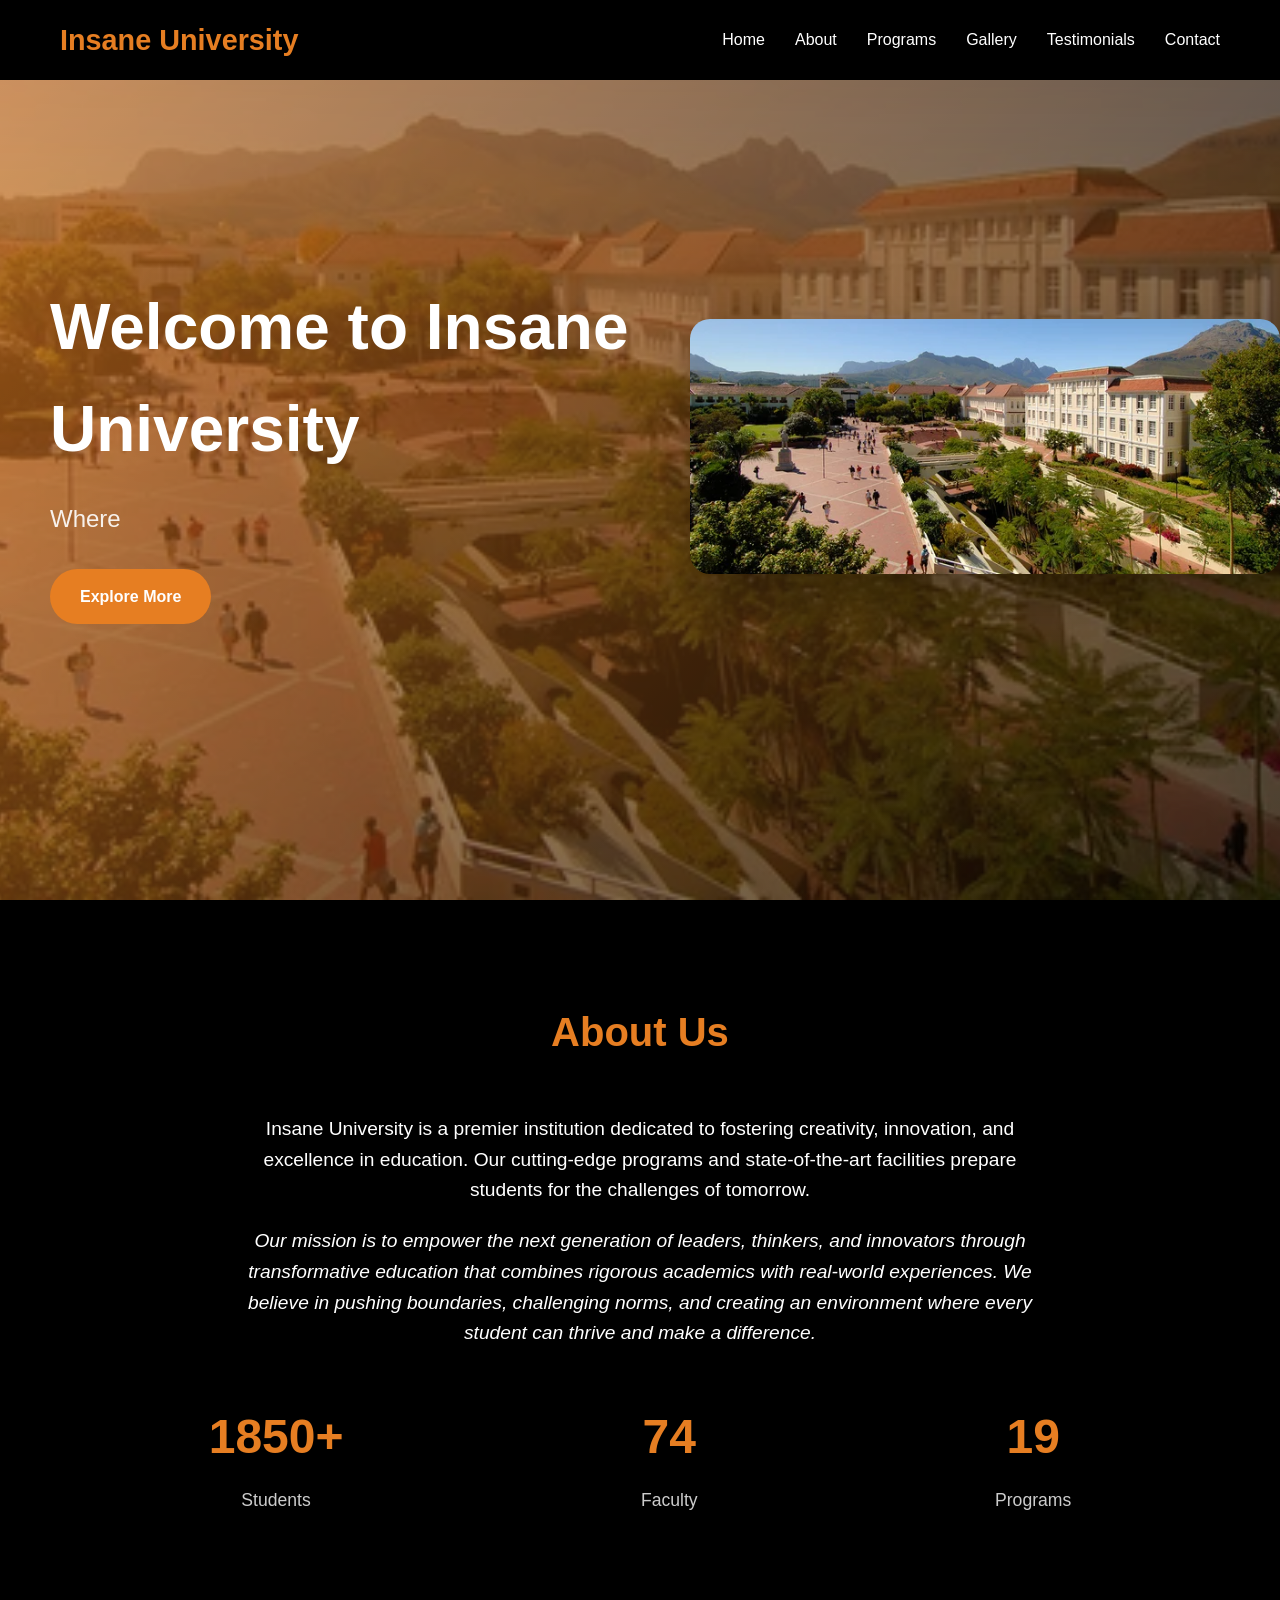
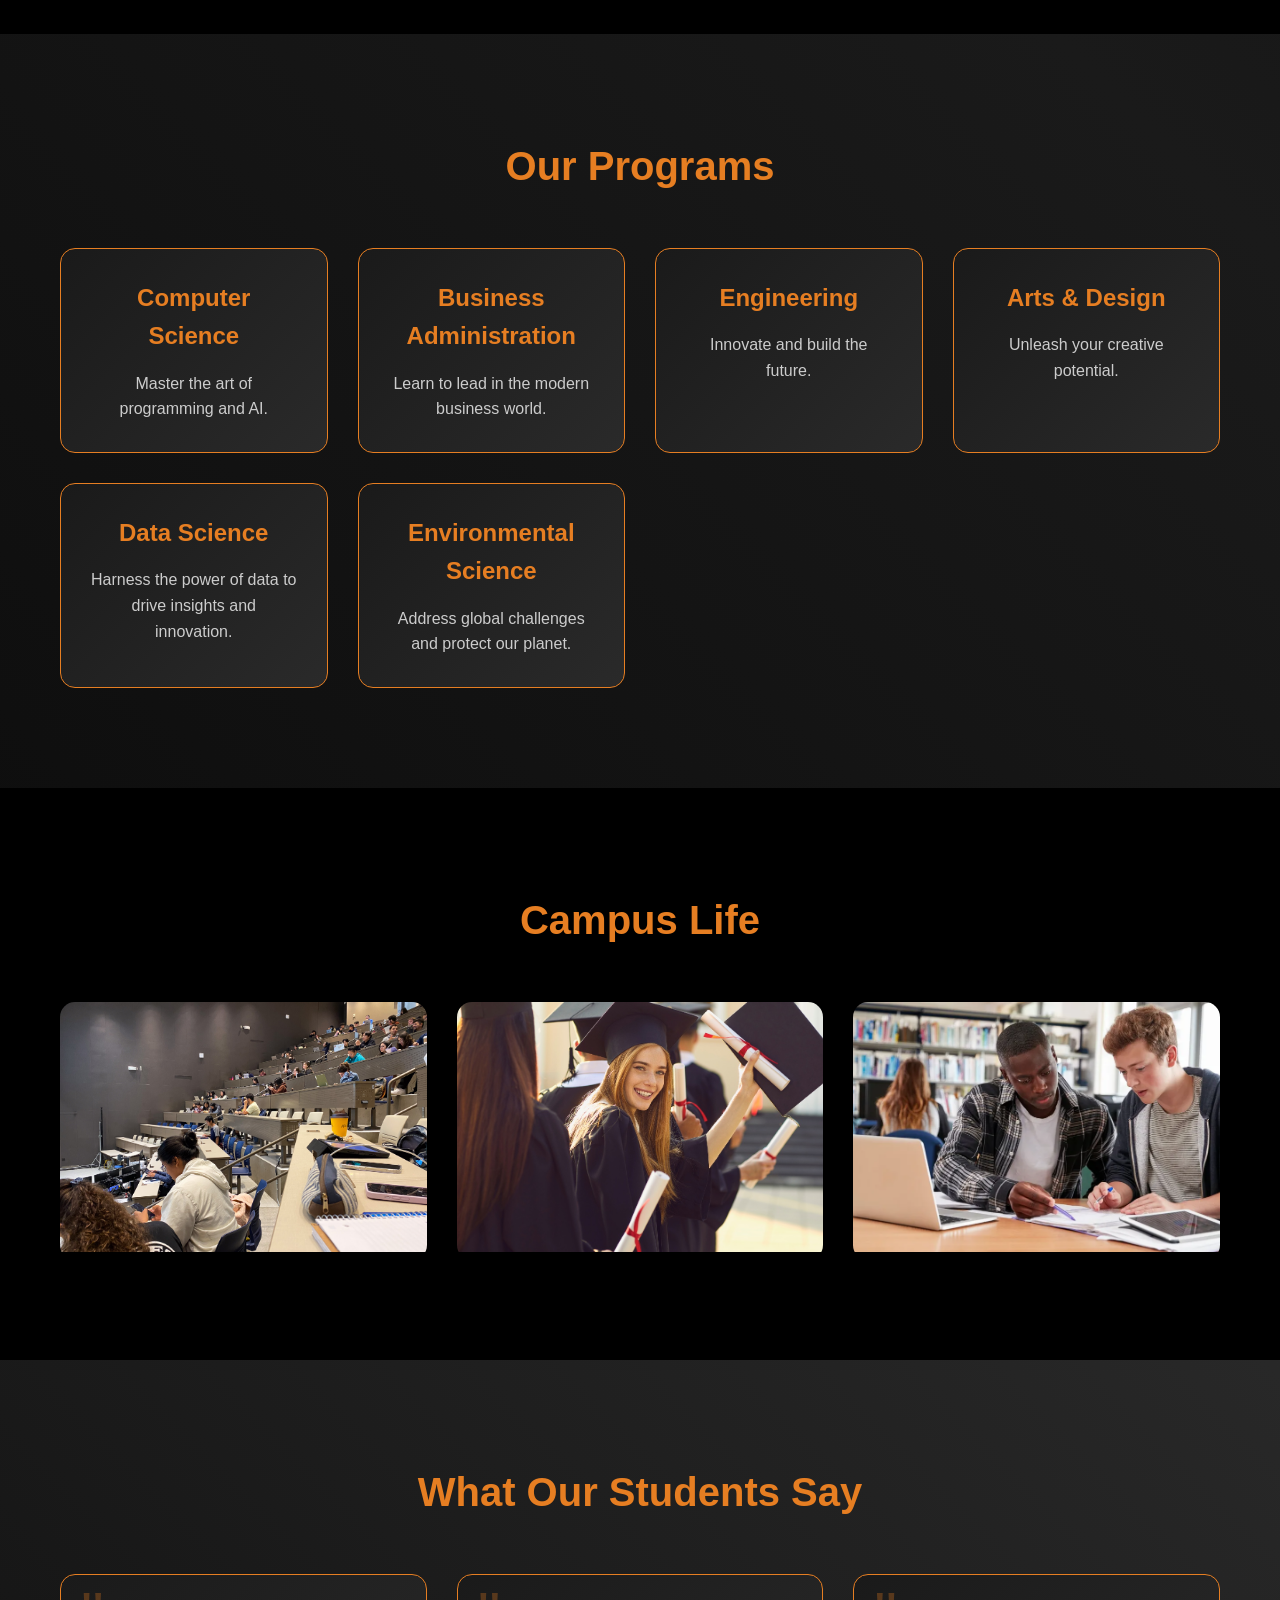
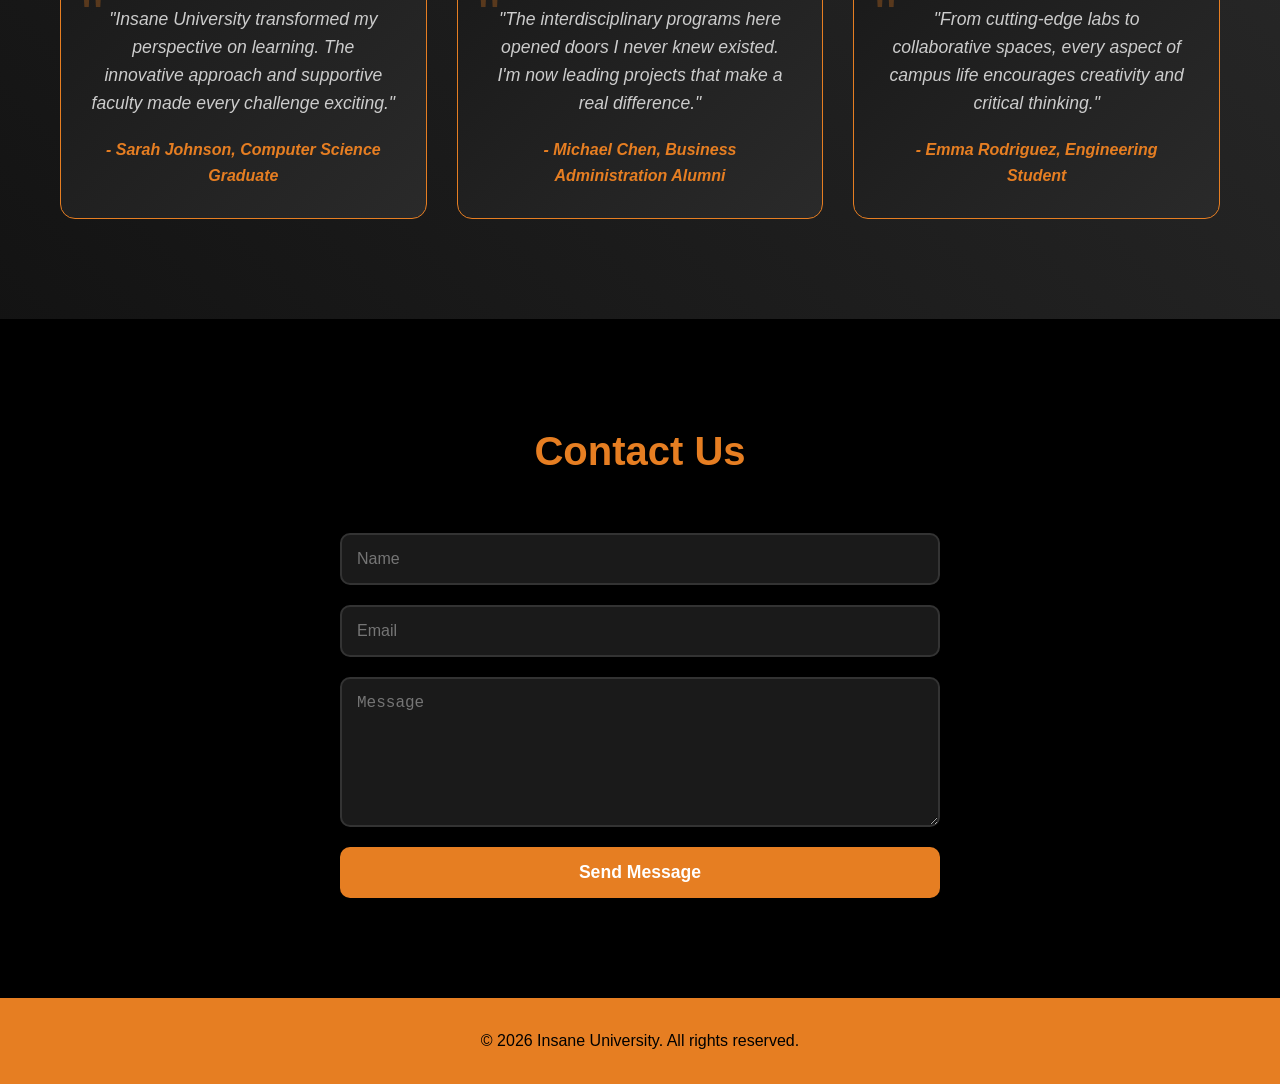
==== index.html @ a9162047 "first commit" ====
<!DOCTYPE html>
<html lang="en">
<head>
    <meta charset="UTF-8">
    <meta name="viewport" content="width=device-width, initial-scale=1.0">
    <title>Insane University - Innovative Education</title>
    <link rel="stylesheet" href="styles.css">
</head>
<body>
    <nav class="navbar">
        <div class="nav-container">
            <h1 class="logo">Insane University</h1>
            <ul class="nav-links">
                <li><a href="#hero">Home</a></li>
                <li><a href="#about">About</a></li>
                <li><a href="#programs">Programs</a></li>
                <li><a href="#gallery">Gallery</a></li>
                <li><a href="#testimonials">Testimonials</a></li>
                <li><a href="#contact">Contact</a></li>
            </ul>
        </div>
    </nav>

    <section id="hero" class="hero">
        <div class="hero-content">
            <h1 class="hero-title">Welcome to Insane University</h1>
            <p class="hero-subtitle">Where Innovation Meets Education</p>
            <a href="#about" class="cta-button">Explore More</a>
        </div>
        <div class="hero-image">
            <img src="university place.webp" alt="University Campus">
        </div>
    </section>

    <section id="about" class="about">
        <div class="container">
            <h2>About Us</h2>
            <p>Insane University is a premier institution dedicated to fostering creativity, innovation, and excellence in education. Our cutting-edge programs and state-of-the-art facilities prepare students for the challenges of tomorrow.</p>
            <p class="mission">Our mission is to empower the next generation of leaders, thinkers, and innovators through transformative education that combines rigorous academics with real-world experiences. We believe in pushing boundaries, challenging norms, and creating an environment where every student can thrive and make a difference.</p>
            <div class="stats">
                <div class="stat">
                    <h3 data-target="5000">0</h3>
                    <p>Students</p>
                </div>
                <div class="stat">
                    <h3 data-target="200">0</h3>
                    <p>Faculty</p>
                </div>
                <div class="stat">
                    <h3 data-target="50">0</h3>
                    <p>Programs</p>
                </div>
            </div>
        </div>
    </section>

    <section id="programs" class="programs">
        <div class="container">
            <h2>Our Programs</h2>
            <div class="program-grid">
                <div class="program-card">
                    <h3>Computer Science</h3>
                    <p>Master the art of programming and AI.</p>
                </div>
                <div class="program-card">
                    <h3>Business Administration</h3>
                    <p>Learn to lead in the modern business world.</p>
                </div>
                <div class="program-card">
                    <h3>Engineering</h3>
                    <p>Innovate and build the future.</p>
                </div>
                <div class="program-card">
                    <h3>Arts & Design</h3>
                    <p>Unleash your creative potential.</p>
                </div>
                <div class="program-card">
                    <h3>Data Science</h3>
                    <p>Harness the power of data to drive insights and innovation.</p>
                </div>
                <div class="program-card">
                    <h3>Environmental Science</h3>
                    <p>Address global challenges and protect our planet.</p>
                </div>
            </div>
        </div>
    </section>

    <section id="gallery" class="gallery">
        <div class="container">
            <h2>Campus Life</h2>
            <div class="gallery-grid">
                <div class="gallery-item">
                    <img src="classroom.jpg" alt="Modern Classroom" data-caption="State-of-the-art classrooms equipped with the latest technology.">
                </div>
                <div class="gallery-item">
                    <img src="graduation.jpeg" alt="Graduation Ceremony" data-caption="Celebrating the achievements of our graduates.">
                </div>
                <div class="gallery-item">
                    <img src="students.webp" alt="Happy Students" data-caption="Our diverse community of learners from around the world.">
                </div>
            </div>
        </div>
    </section>

    <section id="testimonials" class="testimonials">
        <div class="container">
            <h2>What Our Students Say</h2>
            <div class="testimonial-grid">
                <div class="testimonial-card">
                    <p>"Insane University transformed my perspective on learning. The innovative approach and supportive faculty made every challenge exciting."</p>
                    <cite>- Sarah Johnson, Computer Science Graduate</cite>
                </div>
                <div class="testimonial-card">
                    <p>"The interdisciplinary programs here opened doors I never knew existed. I'm now leading projects that make a real difference."</p>
                    <cite>- Michael Chen, Business Administration Alumni</cite>
                </div>
                <div class="testimonial-card">
                    <p>"From cutting-edge labs to collaborative spaces, every aspect of campus life encourages creativity and critical thinking."</p>
                    <cite>- Emma Rodriguez, Engineering Student</cite>
                </div>
            </div>
        </div>
    </section>

    <section id="contact" class="contact">
        <div class="container">
            <h2>Contact Us</h2>
            <form class="contact-form">
                <input type="text" placeholder="Name" required>
                <input type="email" placeholder="Email" required>
                <textarea placeholder="Message" required></textarea>
                <button type="submit">Send Message</button>
            </form>
        </div>
    </section>

    <footer class="footer">
        <p>&copy; 2023 Insane University. All rights reserved.</p>
    </footer>

    <script src="script.js"></script>
</body>
</html>
---- styles.css ----
/* Reset and Base Styles */
* {
    margin: 0;
    padding: 0;
    box-sizing: border-box;
}

body {
    font-family: 'Segoe UI', Tahoma, Geneva, Verdana, sans-serif;
    line-height: 1.6;
    color: #333;
    overflow-x: hidden;
}

.container {
    max-width: 1200px;
    margin: 0 auto;
    padding: 0 20px;
}

/* Navigation */
.navbar {
    position: fixed;
    top: 0;
    width: 100%;
    background: #000000;
    backdrop-filter: blur(10px);
    z-index: 1000;
    transition: all 0.3s ease;
}

.nav-container {
    max-width: 1200px;
    margin: 0 auto;
    padding: 0 20px;
    display: flex;
    justify-content: space-between;
    align-items: center;
    height: 80px;
}

.logo {
    font-size: 1.8rem;
    font-weight: bold;
    color: #e67e22;
}

.nav-links {
    display: flex;
    list-style: none;
}

.nav-links li {
    margin-left: 30px;
}

.nav-links a {
    text-decoration: none;
    color: #ffffff;
    font-weight: 500;
    transition: color 0.3s ease;
}

.nav-links a:hover {
    color: #e67e22;
}

/* Hero Section */
.hero {
    height: 100vh;
    display: flex;
    align-items: center;
    background: linear-gradient(135deg, #e67e22 0%, #000000 100%);
    position: relative;
    overflow: hidden;
}

.hero::before {
    content: '';
    position: absolute;
    top: 0;
    left: 0;
    right: 0;
    bottom: 0;
    background: url('university place.webp') center/cover no-repeat;
    opacity: 0.3;
    z-index: 1;
}

.hero-content {
    flex: 1;
    padding: 0 50px;
    z-index: 2;
    position: relative;
}

.hero-title {
    font-size: 4rem;
    font-weight: bold;
    color: white;
    margin-bottom: 20px;
    animation: fadeInUp 1s ease-out;
}

.hero-subtitle {
    font-size: 1.5rem;
    color: rgba(255, 255, 255, 0.9);
    margin-bottom: 30px;
    animation: fadeInUp 1.2s ease-out;
}

.cta-button {
    display: inline-block;
    padding: 15px 30px;
    background: #e67e22;
    color: white;
    text-decoration: none;
    border-radius: 50px;
    font-weight: bold;
    transition: all 0.3s ease;
    animation: fadeInUp 1.4s ease-out;
}

.cta-button:hover {
    background: #d35400;
    transform: translateY(-3px);
    box-shadow: 0 10px 20px rgba(0, 0, 0, 0.2);
}

.hero-image {
    flex: 1;
    z-index: 2;
    position: relative;
}

.hero-image img {
    width: 100%;
    height: 100%;
    object-fit: cover;
    border-radius: 20px;
    box-shadow: 0 20px 40px rgba(0, 0, 0, 0.3);
    animation: slideInRight 1.5s ease-out;
}

/* About Section */
.about {
    padding: 100px 0;
    background: #000000;
    color: white;
}

.about h2 {
    text-align: center;
    font-size: 2.5rem;
    margin-bottom: 50px;
    color: #e67e22;
}

.about p {
    text-align: center;
    font-size: 1.2rem;
    max-width: 800px;
    margin: 0 auto 20px;
    color: #ffffff;
}

.mission {
    text-align: center;
    font-size: 1.1rem;
    max-width: 900px;
    margin: 0 auto 50px;
    color: #cccccc;
    font-style: italic;
}

.stats {
    display: flex;
    justify-content: space-around;
    margin-top: 50px;
}

.stat {
    text-align: center;
}

.stat h3 {
    font-size: 3rem;
    color: #e67e22;
    margin-bottom: 10px;
}

.stat p {
    font-size: 1.1rem;
    color: #cccccc;
}

/* Programs Section */
.programs {
    padding: 100px 0;
    background: linear-gradient(45deg, #000000, #1a1a1a, #000000);
    background-size: 400% 400%;
    animation: gradientShift 8s ease infinite;
    color: white;
}

.programs h2 {
    text-align: center;
    font-size: 2.5rem;
    margin-bottom: 50px;
    color: #e67e22;
}

.program-grid {
    display: grid;
    grid-template-columns: repeat(auto-fit, minmax(250px, 1fr));
    gap: 30px;
}

.program-card {
    background: linear-gradient(135deg, #1a1a1a 0%, #2a2a2a 100%);
    padding: 30px;
    border-radius: 15px;
    text-align: center;
    transition: transform 0.3s ease, box-shadow 0.3s ease;
    cursor: pointer;
    border: 1px solid #e67e22;
    position: relative;
    overflow: hidden;
}

.program-card::before {
    content: '';
    position: absolute;
    top: 0;
    left: -100%;
    width: 100%;
    height: 100%;
    background: linear-gradient(90deg, transparent, rgba(230, 126, 34, 0.2), transparent);
    transition: left 0.5s;
}

.program-card:hover::before {
    left: 100%;
}

.program-card:hover {
    transform: translateY(-10px);
    box-shadow: 0 15px 30px rgba(230, 126, 34, 0.3);
}

.program-card h3 {
    font-size: 1.5rem;
    margin-bottom: 15px;
    color: #e67e22;
}

.program-card p {
    color: #cccccc;
}

/* Gallery Section */
.gallery {
    padding: 100px 0;
    background: #000000;
    color: white;
}

.gallery h2 {
    text-align: center;
    font-size: 2.5rem;
    margin-bottom: 50px;
    color: #e67e22;
}

.gallery-grid {
    display: grid;
    grid-template-columns: repeat(auto-fit, minmax(300px, 1fr));
    gap: 30px;
}

.gallery-item {
    overflow: hidden;
    border-radius: 15px;
    box-shadow: 0 10px 20px rgba(0, 0, 0, 0.1);
    transition: transform 0.3s ease;
}

.gallery-item:hover {
    transform: scale(1.05);
}

.gallery-item img {
    width: 100%;
    height: 250px;
    object-fit: cover;
    transition: transform 0.3s ease;
}

.gallery-item:hover img {
    transform: scale(1.1);
}

/* Contact Section */
.contact {
    padding: 100px 0;
    background: #000000;
    color: white;
}

.contact h2 {
    text-align: center;
    font-size: 2.5rem;
    margin-bottom: 50px;
    color: #e67e22;
}

.contact-form {
    max-width: 600px;
    margin: 0 auto;
    display: flex;
    flex-direction: column;
    gap: 20px;
}

.contact-form input,
.contact-form textarea {
    padding: 15px;
    border: 2px solid #333333;
    border-radius: 10px;
    font-size: 1rem;
    transition: border-color 0.3s ease;
    background: #1a1a1a;
    color: white;
}

.contact-form input:focus,
.contact-form textarea:focus {
    outline: none;
    border-color: #e67e22;
}

.contact-form textarea {
    resize: vertical;
    min-height: 150px;
}

.contact-form button {
    padding: 15px;
    background: #e67e22;
    color: white;
    border: none;
    border-radius: 10px;
    font-size: 1.1rem;
    font-weight: bold;
    cursor: pointer;
    transition: background 0.3s ease;
}

.contact-form button:hover {
    background: #d35400;
}

/* Testimonials Section */
.testimonials {
    padding: 100px 0;
    background: linear-gradient(45deg, #000000, #2a2a2a, #000000);
    background-size: 400% 400%;
    animation: gradientShift 8s ease infinite;
    color: white;
}

.testimonials h2 {
    text-align: center;
    font-size: 2.5rem;
    margin-bottom: 50px;
    color: #e67e22;
}

.testimonial-grid {
    display: grid;
    grid-template-columns: repeat(auto-fit, minmax(300px, 1fr));
    gap: 30px;
}

.testimonial-card {
    background: linear-gradient(135deg, #1a1a1a 0%, #2a2a2a 100%);
    padding: 30px;
    border-radius: 15px;
    text-align: center;
    transition: transform 0.3s ease, box-shadow 0.3s ease;
    position: relative;
    border: 1px solid #e67e22;
    overflow: hidden;
}

.testimonial-card::before {
    content: '"';
    font-size: 4rem;
    color: #e67e22;
    position: absolute;
    top: -10px;
    left: 20px;
    opacity: 0.3;
}

.testimonial-card:hover {
    transform: translateY(-10px);
    box-shadow: 0 15px 30px rgba(230, 126, 34, 0.3);
}

.testimonial-card p {
    font-size: 1.1rem;
    color: #cccccc;
    margin-bottom: 20px;
    font-style: italic;
}

.testimonial-card cite {
    font-weight: bold;
    color: #e67e22;
}

/* Modal Styles */
.modal {
    display: none;
    position: fixed;
    z-index: 2000;
    left: 0;
    top: 0;
    width: 100%;
    height: 100%;
    background-color: rgba(0, 0, 0, 0.9);
    align-items: center;
    justify-content: center;
}

.modal-content {
    max-width: 80%;
    max-height: 80%;
    position: relative;
}

.modal-content img {
    width: 100%;
    height: auto;
}

.modal-caption {
    position: absolute;
    bottom: 0;
    left: 0;
    right: 0;
    background: rgba(0, 0, 0, 0.7);
    color: white;
    padding: 15px;
    text-align: center;
}

.close {
    position: absolute;
    top: -50px;
    right: 0;
    color: white;
    font-size: 40px;
    font-weight: bold;
    cursor: pointer;
}

/* Footer */
.footer {
    background: #e67e22;
    color: #000000;
    text-align: center;
    padding: 30px 0;
}

/* Animations */
@keyframes fadeInUp {
    from {
        opacity: 0;
        transform: translateY(30px);
    }
    to {
        opacity: 1;
        transform: translateY(0);
    }
}

@keyframes slideInRight {
    from {
        opacity: 0;
        transform: translateX(50px);
    }
    to {
        opacity: 1;
        transform: translateX(0);
    }
}

@keyframes gradientShift {
    0% {
        background-position: 0% 50%;
    }
    50% {
        background-position: 100% 50%;
    }
    100% {
        background-position: 0% 50%;
    }
}

/* Responsive Design */
@media (max-width: 768px) {
    .nav-container {
        flex-direction: column;
        height: auto;
        padding: 20px;
    }

    .nav-links {
        margin-top: 20px;
    }

    .nav-links li {
        margin-left: 0;
        margin-right: 20px;
    }

    .hero {
        flex-direction: column;
        text-align: center;
        height: auto;
        padding: 100px 0;
    }

    .hero-content {
        padding: 0 20px;
    }

    .hero-title {
        font-size: 2.5rem;
    }

    .hero-subtitle {
        font-size: 1.2rem;
    }

    .stats {
        flex-direction: column;
        align-items: center;
    }

    .stat {
        margin-bottom: 30px;
    }

    .program-grid {
        grid-template-columns: 1fr;
    }

    .gallery-grid {
        grid-template-columns: 1fr;
    }

    .testimonial-grid {
        grid-template-columns: 1fr;
    }
}
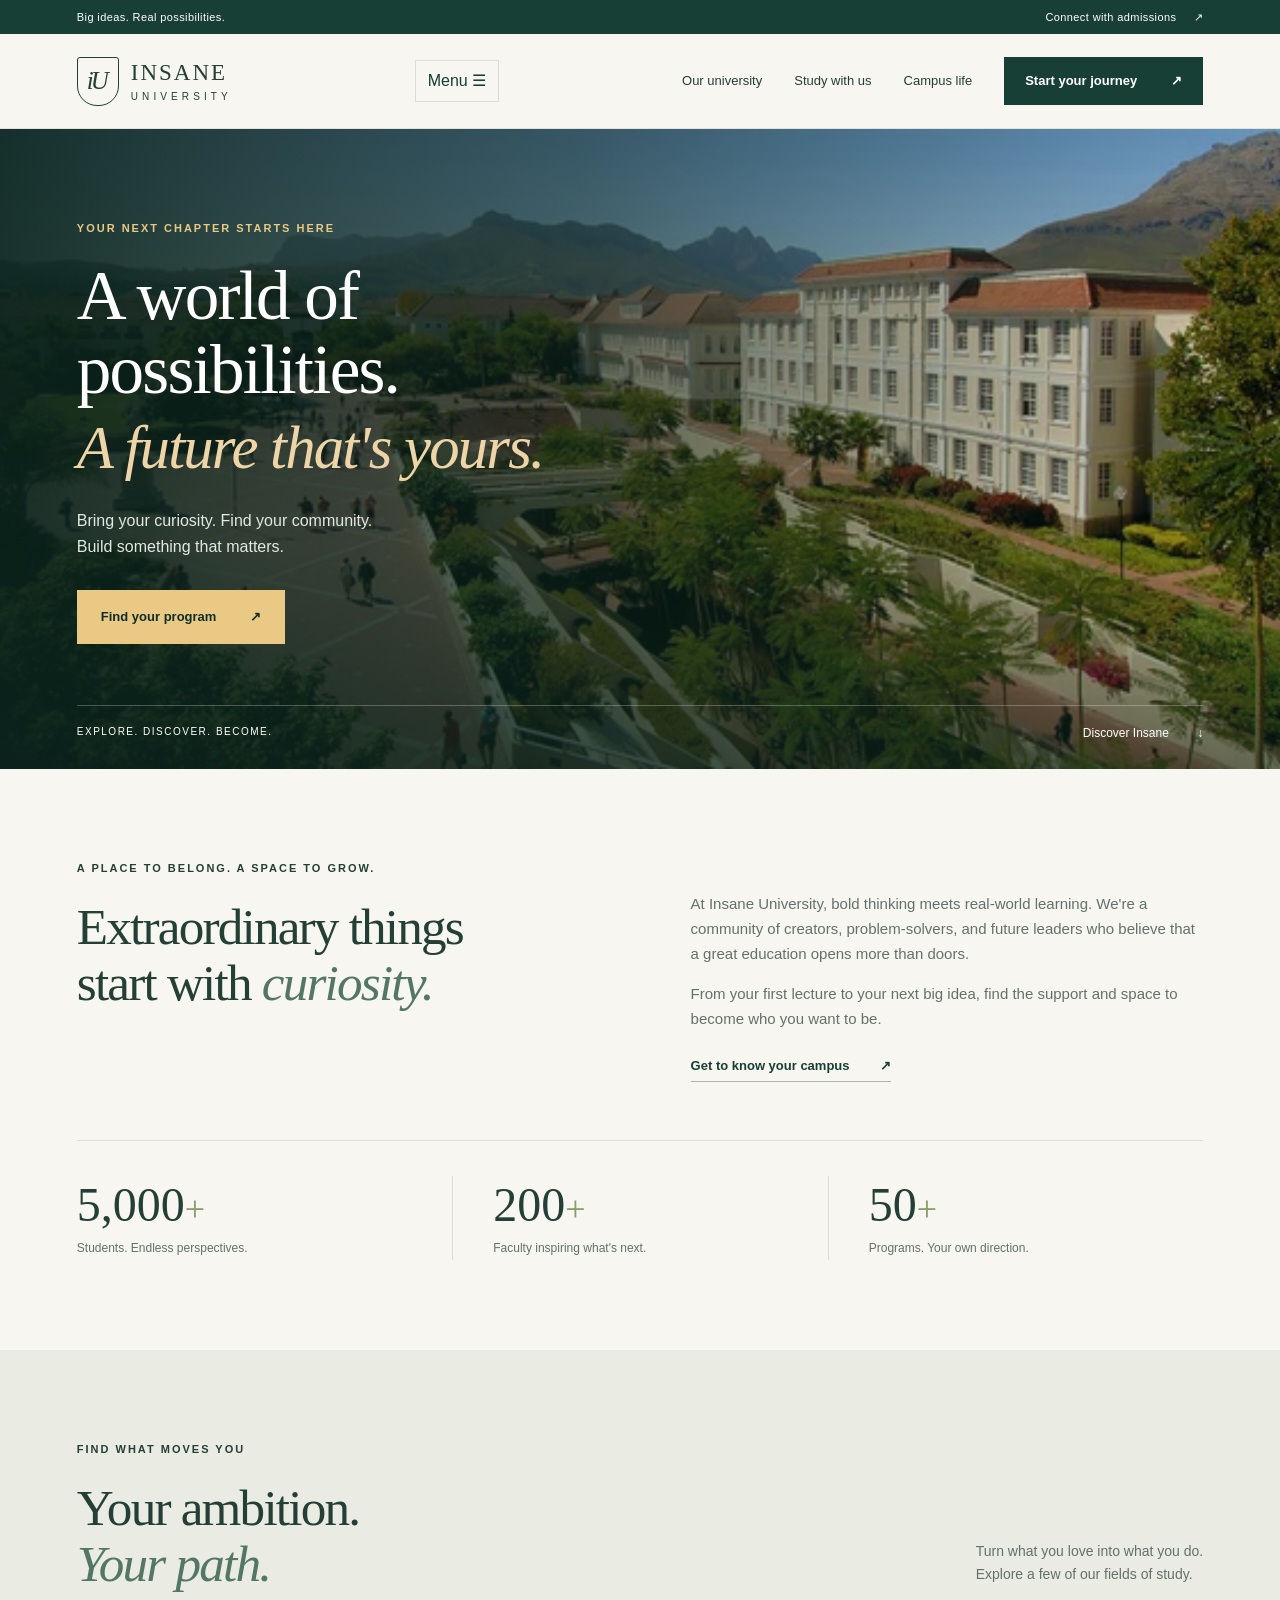
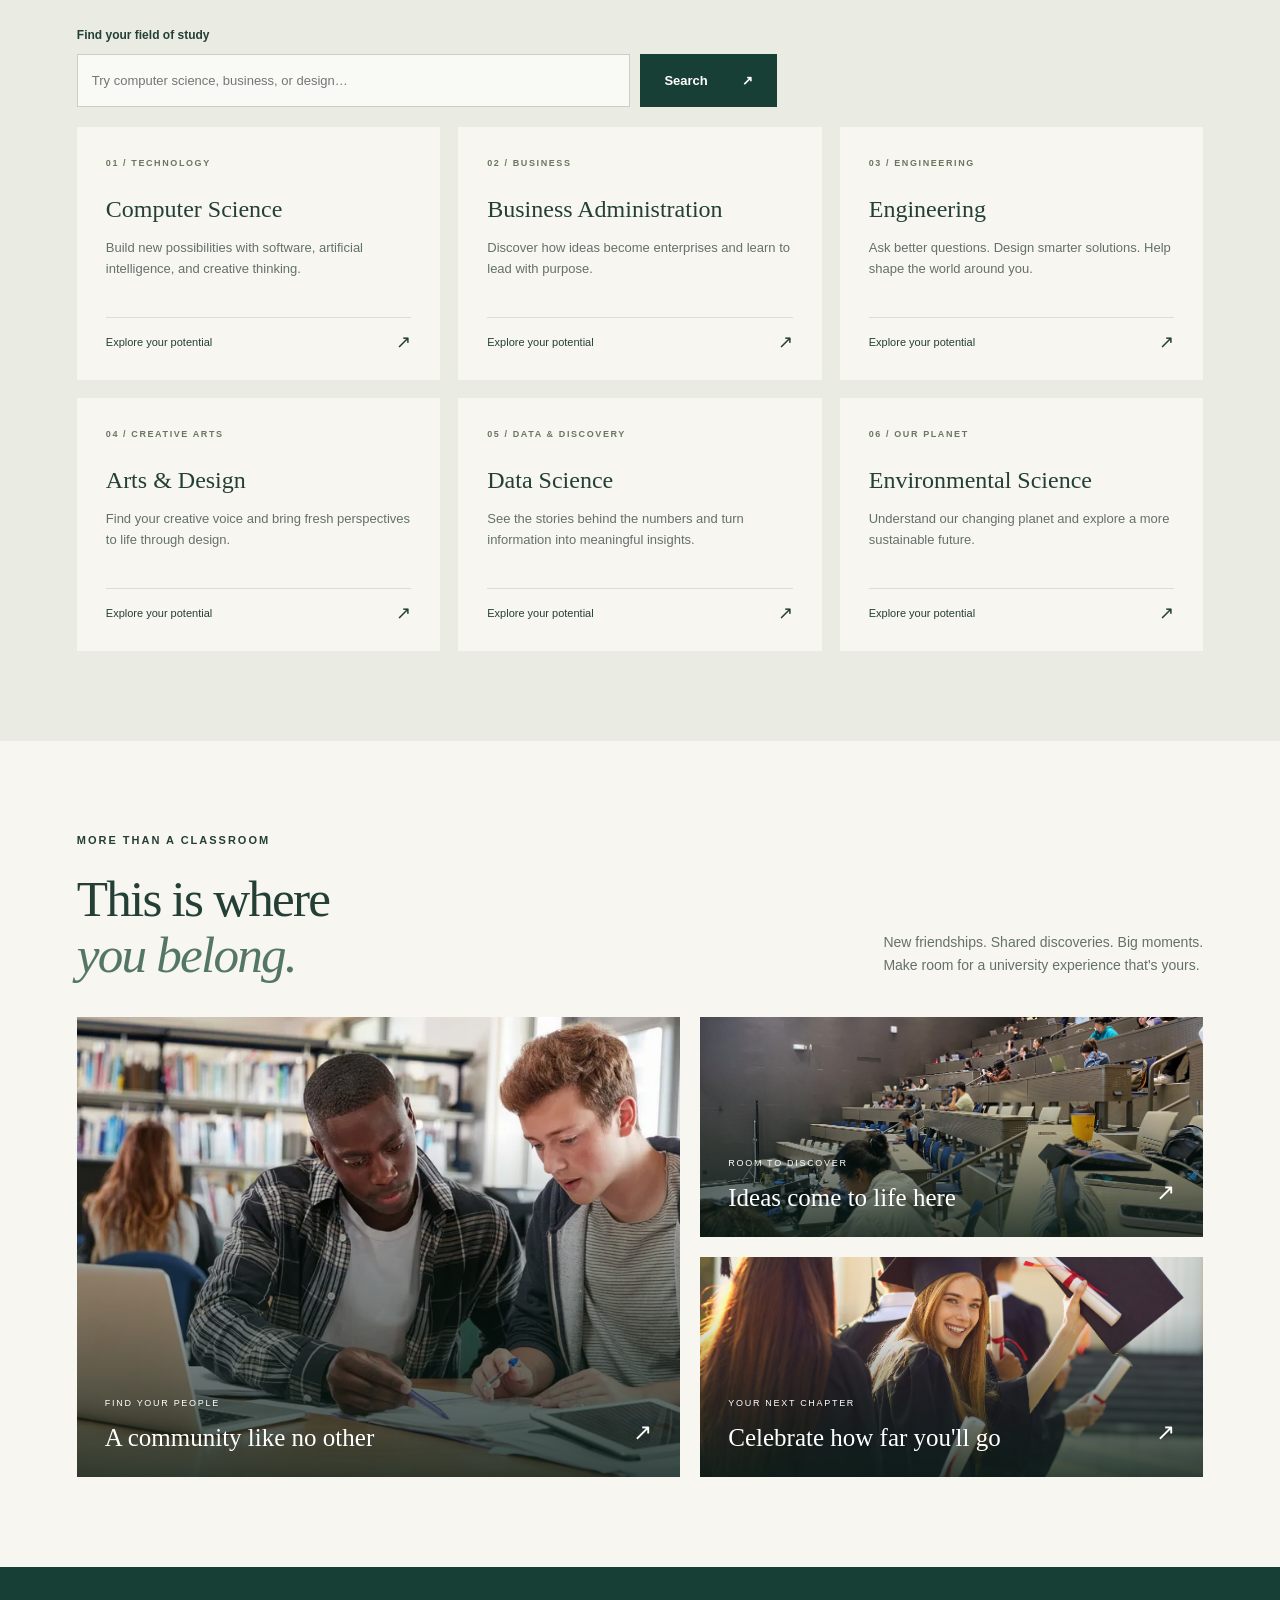
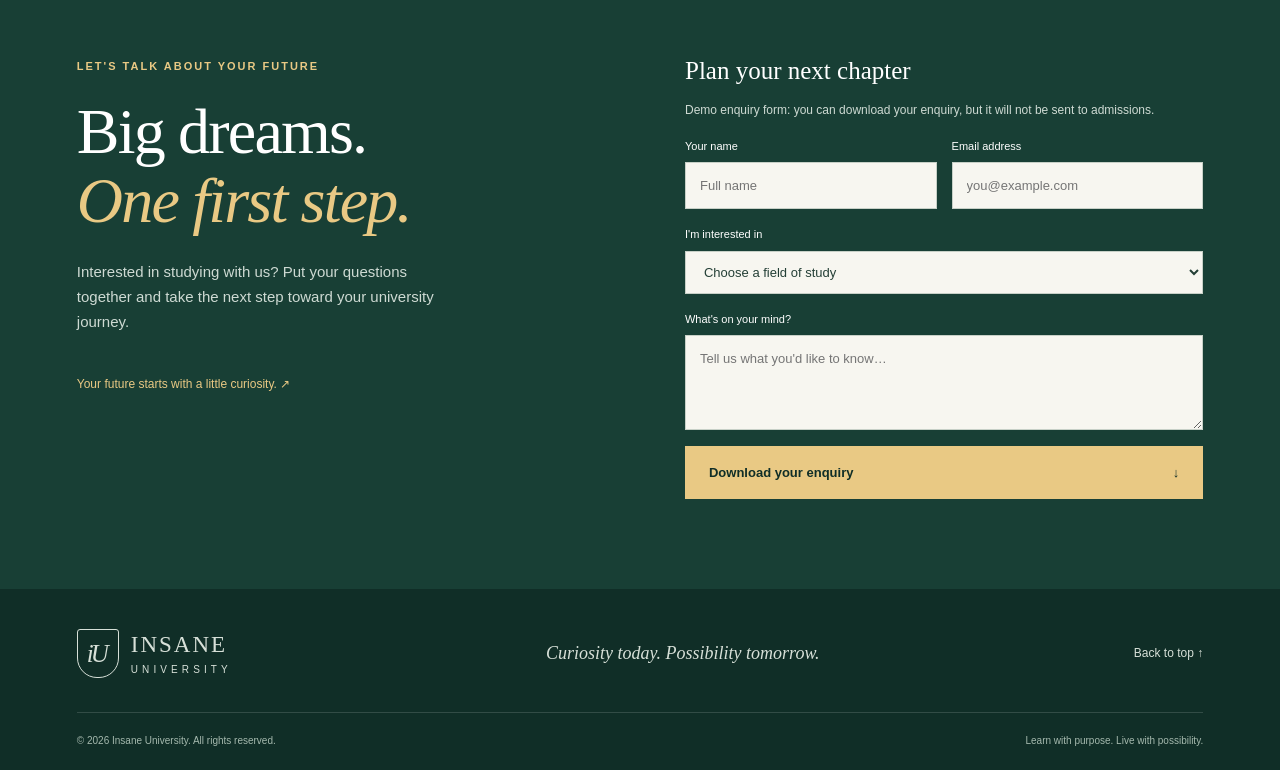
==== commit 065989bc: "Update" ====
--- a/index.html
+++ b/index.html
@@ -1,144 +1,61 @@
 <!DOCTYPE html>
 <html lang="en">
 <head>
-    <meta charset="UTF-8">
-    <meta name="viewport" content="width=device-width, initial-scale=1.0">
-    <title>Insane University - Innovative Education</title>
-    <link rel="stylesheet" href="styles.css">
+  <meta charset="UTF-8">
+  <meta name="viewport" content="width=device-width, initial-scale=1.0">
+  <meta name="description" content="Explore your next chapter at Insane University. Discover programs, a welcoming community, and a world of possibilities.">
+  <meta name="theme-color" content="#183f35">
+  <title>Insane University — A world of possibilities</title>
+  <link rel="stylesheet" href="styles.css">
+  <script src="script.js" defer></script>
 </head>
 <body>
-    <nav class="navbar">
-        <div class="nav-container">
-            <h1 class="logo">Insane University</h1>
-            <ul class="nav-links">
-                <li><a href="#hero">Home</a></li>
-                <li><a href="#about">About</a></li>
-                <li><a href="#programs">Programs</a></li>
-                <li><a href="#gallery">Gallery</a></li>
-                <li><a href="#testimonials">Testimonials</a></li>
-                <li><a href="#contact">Contact</a></li>
-            </ul>
-        </div>
-    </nav>
-
-    <section id="hero" class="hero">
-        <div class="hero-content">
-            <h1 class="hero-title">Welcome to Insane University</h1>
-            <p class="hero-subtitle">Where Innovation Meets Education</p>
-            <a href="#about" class="cta-button">Explore More</a>
-        </div>
-        <div class="hero-image">
-            <img src="university place.webp" alt="University Campus">
-        </div>
-    </section>
-
-    <section id="about" class="about">
-        <div class="container">
-            <h2>About Us</h2>
-            <p>Insane University is a premier institution dedicated to fostering creativity, innovation, and excellence in education. Our cutting-edge programs and state-of-the-art facilities prepare students for the challenges of tomorrow.</p>
-            <p class="mission">Our mission is to empower the next generation of leaders, thinkers, and innovators through transformative education that combines rigorous academics with real-world experiences. We believe in pushing boundaries, challenging norms, and creating an environment where every student can thrive and make a difference.</p>
-            <div class="stats">
-                <div class="stat">
-                    <h3 data-target="5000">0</h3>
-                    <p>Students</p>
-                </div>
-                <div class="stat">
-                    <h3 data-target="200">0</h3>
-                    <p>Faculty</p>
-                </div>
-                <div class="stat">
-                    <h3 data-target="50">0</h3>
-                    <p>Programs</p>
-                </div>
-            </div>
-        </div>
-    </section>
-
-    <section id="programs" class="programs">
-        <div class="container">
-            <h2>Our Programs</h2>
-            <div class="program-grid">
-                <div class="program-card">
-                    <h3>Computer Science</h3>
-                    <p>Master the art of programming and AI.</p>
-                </div>
-                <div class="program-card">
-                    <h3>Business Administration</h3>
-                    <p>Learn to lead in the modern business world.</p>
-                </div>
-                <div class="program-card">
-                    <h3>Engineering</h3>
-                    <p>Innovate and build the future.</p>
-                </div>
-                <div class="program-card">
-                    <h3>Arts & Design</h3>
-                    <p>Unleash your creative potential.</p>
-                </div>
-                <div class="program-card">
-                    <h3>Data Science</h3>
-                    <p>Harness the power of data to drive insights and innovation.</p>
-                </div>
-                <div class="program-card">
-                    <h3>Environmental Science</h3>
-                    <p>Address global challenges and protect our planet.</p>
-                </div>
-            </div>
-        </div>
-    </section>
-
-    <section id="gallery" class="gallery">
-        <div class="container">
-            <h2>Campus Life</h2>
-            <div class="gallery-grid">
-                <div class="gallery-item">
-                    <img src="classroom.jpg" alt="Modern Classroom" data-caption="State-of-the-art classrooms equipped with the latest technology.">
-                </div>
-                <div class="gallery-item">
-                    <img src="graduation.jpeg" alt="Graduation Ceremony" data-caption="Celebrating the achievements of our graduates.">
-                </div>
-                <div class="gallery-item">
-                    <img src="students.webp" alt="Happy Students" data-caption="Our diverse community of learners from around the world.">
-                </div>
-            </div>
-        </div>
-    </section>
-
-    <section id="testimonials" class="testimonials">
-        <div class="container">
-            <h2>What Our Students Say</h2>
-            <div class="testimonial-grid">
-                <div class="testimonial-card">
-                    <p>"Insane University transformed my perspective on learning. The innovative approach and supportive faculty made every challenge exciting."</p>
-                    <cite>- Sarah Johnson, Computer Science Graduate</cite>
-                </div>
-                <div class="testimonial-card">
-                    <p>"The interdisciplinary programs here opened doors I never knew existed. I'm now leading projects that make a real difference."</p>
-                    <cite>- Michael Chen, Business Administration Alumni</cite>
-                </div>
-                <div class="testimonial-card">
-                    <p>"From cutting-edge labs to collaborative spaces, every aspect of campus life encourages creativity and critical thinking."</p>
-                    <cite>- Emma Rodriguez, Engineering Student</cite>
-                </div>
-            </div>
-        </div>
-    </section>
-
-    <section id="contact" class="contact">
-        <div class="container">
-            <h2>Contact Us</h2>
-            <form class="contact-form">
-                <input type="text" placeholder="Name" required>
-                <input type="email" placeholder="Email" required>
-                <textarea placeholder="Message" required></textarea>
-                <button type="submit">Send Message</button>
-            </form>
-        </div>
-    </section>
-
-    <footer class="footer">
-        <p>&copy; 2023 Insane University. All rights reserved.</p>
-    </footer>
-
-    <script src="script.js"></script>
+<a class="skip-link" href="#main">Skip to content</a>
+<div class="utility-bar"><div class="container"><span>Big ideas. Real possibilities.</span><a href="#contact">Connect with admissions <span aria-hidden="true">↗</span></a></div></div>
+<header class="navbar">
+  <div class="container nav-container">
+    <a class="brand" href="#hero" aria-label="Insane University home"><span class="crest" aria-hidden="true">iU</span><span>INSANE<span class="brand-sub">UNIVERSITY</span></span></a>
+    <button class="menu-toggle" aria-expanded="false" aria-controls="navigation" hidden>Menu <span aria-hidden="true">☰</span></button>
+    <nav id="navigation" aria-label="Main navigation"><a href="#about">Our university</a><a href="#programs">Study with us</a><a href="#gallery">Campus life</a><a class="button button-small" href="#contact">Start your journey <span aria-hidden="true">↗</span></a></nav>
+  </div>
+</header>
+<main id="main">
+  <section id="hero" class="hero">
+    <img class="hero-photo" src="university place.webp" alt="University campus surrounded by green lawns and trees" fetchpriority="high">
+    <div class="container hero-content"><p class="eyebrow">YOUR NEXT CHAPTER STARTS HERE</p><h1>A world of<br>possibilities.<br><em>A future that's yours.</em></h1><p class="hero-description">Bring your curiosity. Find your community.<br>Build something that matters.</p><a class="button button-gold" href="#programs">Find your program <span aria-hidden="true">↗</span></a></div>
+    <div class="hero-bottom container"><span>EXPLORE. DISCOVER. BECOME.</span><a href="#about">Discover Insane <span aria-hidden="true">↓</span></a></div>
+  </section>
+  <section id="about" class="about section container">
+    <div class="about-heading"><p class="eyebrow">A PLACE TO BELONG. A SPACE TO GROW.</p><h2>Extraordinary things<br>start with <em>curiosity.</em></h2></div>
+    <div class="about-copy"><p>At Insane University, bold thinking meets real-world learning. We're a community of creators, problem-solvers, and future leaders who believe that a great education opens more than doors.</p><p>From your first lecture to your next big idea, find the support and space to become who you want to be.</p><a class="text-link" href="#gallery">Get to know your campus <span aria-hidden="true">↗</span></a></div>
+    <div class="stats"><div><strong>5,000<span>+</span></strong><span>Students. Endless perspectives.</span></div><div><strong>200<span>+</span></strong><span>Faculty inspiring what's next.</span></div><div><strong>50<span>+</span></strong><span>Programs. Your own direction.</span></div></div>
+  </section>
+  <section id="programs" class="programs section"><div class="container">
+    <div class="section-heading"><div><p class="eyebrow">FIND WHAT MOVES YOU</p><h2>Your ambition.<br><em>Your path.</em></h2></div><p>Turn what you love into what you do.<br>Explore a few of our fields of study.</p></div>
+    <form class="program-search" role="search" hidden><label for="program-query">Find your field of study</label><div><input id="program-query" type="search" placeholder="Try computer science, business, or design…"><button class="button" type="submit">Search <span aria-hidden="true">↗</span></button></div></form>
+    <p id="search-status" class="search-status" role="status"></p>
+    <div class="program-grid">
+      <a class="program-card" href="#contact" data-program="Computer Science"><span class="program-number">01 / TECHNOLOGY</span><h3>Computer Science</h3><p>Build new possibilities with software, artificial intelligence, and creative thinking.</p><span class="card-bottom">Explore your potential <span aria-hidden="true">↗</span></span></a>
+      <a class="program-card" href="#contact" data-program="Business Administration"><span class="program-number">02 / BUSINESS</span><h3>Business Administration</h3><p>Discover how ideas become enterprises and learn to lead with purpose.</p><span class="card-bottom">Explore your potential <span aria-hidden="true">↗</span></span></a>
+      <a class="program-card" href="#contact" data-program="Engineering"><span class="program-number">03 / ENGINEERING</span><h3>Engineering</h3><p>Ask better questions. Design smarter solutions. Help shape the world around you.</p><span class="card-bottom">Explore your potential <span aria-hidden="true">↗</span></span></a>
+      <a class="program-card" href="#contact" data-program="Arts & Design"><span class="program-number">04 / CREATIVE ARTS</span><h3>Arts &amp; Design</h3><p>Find your creative voice and bring fresh perspectives to life through design.</p><span class="card-bottom">Explore your potential <span aria-hidden="true">↗</span></span></a>
+      <a class="program-card" href="#contact" data-program="Data Science"><span class="program-number">05 / DATA & DISCOVERY</span><h3>Data Science</h3><p>See the stories behind the numbers and turn information into meaningful insights.</p><span class="card-bottom">Explore your potential <span aria-hidden="true">↗</span></span></a>
+      <a class="program-card" href="#contact" data-program="Environmental Science"><span class="program-number">06 / OUR PLANET</span><h3>Environmental Science</h3><p>Understand our changing planet and explore a more sustainable future.</p><span class="card-bottom">Explore your potential <span aria-hidden="true">↗</span></span></a>
+    </div>
+    <p class="empty-state" hidden>No programs match your search. Try another subject or clear your search to see all fields.</p>
+  </div></section>
+  <section id="gallery" class="section container campus"><div class="section-heading"><div><p class="eyebrow">MORE THAN A CLASSROOM</p><h2>This is where<br><em>you belong.</em></h2></div><p>New friendships. Shared discoveries. Big moments.<br>Make room for a university experience that's yours.</p></div>
+    <div class="gallery-grid">
+      <a class="gallery-item gallery-main" href="students.webp"><img src="students.webp" alt="Students spending time together on campus" loading="lazy"><div><span>FIND YOUR PEOPLE</span><h3>A community like no other</h3><span class="gallery-arrow" aria-hidden="true">↗</span></div></a>
+      <a class="gallery-item" href="classroom.jpg"><img src="classroom.jpg" alt="University classroom and learning space" loading="lazy"><div><span>ROOM TO DISCOVER</span><h3>Ideas come to life here</h3><span class="gallery-arrow" aria-hidden="true">↗</span></div></a>
+      <a class="gallery-item" href="graduation.jpeg"><img src="graduation.jpeg" alt="Graduates celebrating their achievements" loading="lazy"><div><span>YOUR NEXT CHAPTER</span><h3>Celebrate how far you'll go</h3><span class="gallery-arrow" aria-hidden="true">↗</span></div></a>
+    </div>
+  </section>
+  <section id="contact" class="contact section"><div class="container contact-grid"><div><p class="eyebrow">LET'S TALK ABOUT YOUR FUTURE</p><h2>Big dreams.<br><em>One first step.</em></h2><p>Interested in studying with us? Put your questions together and take the next step toward your university journey.</p><span class="contact-note">Your future starts with a little curiosity. ↗</span></div>
+    <form class="contact-form"><h3>Plan your next chapter</h3><p class="form-note" id="form-note">Demo enquiry form: you can download your enquiry, but it will not be sent to admissions.</p><div class="form-row"><label>Your name<input name="name" autocomplete="name" placeholder="Full name" required maxlength="150"></label><label>Email address<input name="email" type="email" autocomplete="email" placeholder="you@example.com" required maxlength="254"></label></div><label>I'm interested in<select name="program" id="program-interest"><option value="">Choose a field of study</option>Computer Science</option><option>Business Administration</option><option>Engineering</option><option>Arts &amp; Design</option><option>Data Science</option><option>Environmental Science</option><option>General enquiry</option></select></label><label>What's on your mind?<textarea name="message" placeholder="Tell us what you'd like to know…" required maxlength="5000"></textarea></label><button class="button button-gold" type="submit" aria-describedby="form-note">Download your enquiry <span aria-hidden="true">↓</span></button><p id="form-status" role="status"></p><noscript><p>Enable JavaScript to download your enquiry. This form does not send messages.</p></noscript></form>
+  </div></section>
+</main>
+<footer><div class="container footer-top"><a class="brand" href="#hero"><span class="crest" aria-hidden="true">iU</span><span>INSANE<span class="brand-sub">UNIVERSITY</span></span></a><p>Curiosity today. Possibility tomorrow.</p><a href="#hero">Back to top ↑</a></div><div class="container footer-bottom"><span>© <span id="year">2026</span> Insane University. All rights reserved.</span><span>Learn with purpose. Live with possibility.</span></div></footer>
+<dialog class="lightbox" aria-label="Campus photograph"><button class="close-lightbox" aria-label="Close photograph">×</button><img alt=""><p></p></dialog>
 </body>
 </html>
--- a/styles.css
+++ b/styles.css
@@ -1,568 +1,746 @@
-/* Reset and Base Styles */
+:root {
+  --green:#183f35;
+  --dark:#102e27;
+  --cream:#f7f6f0;
+  --gold:#e9c984;
+  --ink:#243f36;
+  --muted:#64716b;
+  --line:#d9dfd5;
+}
 * {
-    margin: 0;
-    padding: 0;
-    box-sizing: border-box;
-}
-
+  box-sizing:border-box;
+}
+html {
+  scroll-behavior:smooth;
+  scroll-padding-top:100px;
+}
 body {
-    font-family: 'Segoe UI', Tahoma, Geneva, Verdana, sans-serif;
-    line-height: 1.6;
-    color: #333;
-    overflow-x: hidden;
-}
-
+  margin:0;
+  color:var(--ink);
+  font-family:Arial,Helvetica,sans-serif;
+  background:var(--cream);
+  line-height:1.65;
+}
+a {
+  color:inherit;
+  text-decoration:none;
+}
+button,input,select,textarea {
+  font:inherit;
+}
+button,a,input,select,textarea {
+  -webkit-tap-highlight-color:transparent;
+}
+button {
+  cursor:pointer;
+}
+img {
+  display:block;
+  width:100%;
+  object-fit:cover;
+}
+h1,h2,h3,p {
+  margin:0;
+}
+h1,h2 {
+  font-family:Georgia,'Times New Roman',serif;
+  font-weight:400;
+  line-height:1.08;
+  letter-spacing:-1.8px;
+}
+h2 {
+  font-size:clamp(36px,4vw,54px);
+}
+h2 em {
+  color:#547765;
+  font-weight:400;
+}
+a:focus-visible,button:focus-visible,input:focus-visible,select:focus-visible,textarea:focus-visible {
+  outline:3px solid #b58331;
+  outline-offset:5px;
+}
+[hidden] {
+  display:none!important;
+}
 .container {
-    max-width: 1200px;
-    margin: 0 auto;
-    padding: 0 20px;
-}
-
-/* Navigation */
+  width:min(1200px,88%);
+  margin:auto;
+}
+.section {
+  padding-top:90px;
+  padding-bottom:90px;
+}
+.eyebrow {
+  font-size:11px;
+  font-weight:700;
+  letter-spacing:2px;
+  margin-bottom:22px;
+}
+.utility-bar {
+  background:var(--green);
+  color:#fff;
+  font-size:11px;
+  letter-spacing:.4px;
+}
+.utility-bar .container {
+  display:flex;
+  justify-content:space-between;
+  padding-top:8px;
+  padding-bottom:8px;
+}
+.utility-bar a span {
+  margin-left:14px;
+}
 .navbar {
-    position: fixed;
-    top: 0;
-    width: 100%;
-    background: #000000;
-    backdrop-filter: blur(10px);
-    z-index: 1000;
-    transition: all 0.3s ease;
-}
-
+  background:var(--cream);
+  position:sticky;
+  top:0;
+  z-index:10;
+  border-bottom:1px solid #e1e3da;
+}
 .nav-container {
-    max-width: 1200px;
-    margin: 0 auto;
-    padding: 0 20px;
-    display: flex;
-    justify-content: space-between;
-    align-items: center;
-    height: 80px;
-}
-
-.logo {
-    font-size: 1.8rem;
-    font-weight: bold;
-    color: #e67e22;
-}
-
-.nav-links {
-    display: flex;
-    list-style: none;
-}
-
-.nav-links li {
-    margin-left: 30px;
-}
-
-.nav-links a {
-    text-decoration: none;
-    color: #ffffff;
-    font-weight: 500;
-    transition: color 0.3s ease;
-}
-
-.nav-links a:hover {
-    color: #e67e22;
-}
-
-/* Hero Section */
+  display:flex;
+  align-items:center;
+  justify-content:space-between;
+  min-height:94px;
+  gap:24px;
+}
+.brand {
+  display:flex;
+  align-items:center;
+  gap:12px;
+  font-family:Georgia,serif;
+  font-size:23px;
+  line-height:1.1;
+  letter-spacing:2px;
+}
+.brand-sub {
+  display:block;
+  font-family:Arial,sans-serif;
+  font-size:10px;
+  letter-spacing:4.1px;
+  margin-top:6px;
+}
+.crest {
+  border:1.5px solid currentColor;
+  border-radius:3px 3px 20px 20px;
+  width:42px;
+  height:49px;
+  display:grid;
+  place-items:center;
+  font-style:italic;
+  font-size:25px;
+  letter-spacing:-3px;
+  padding-right:3px;
+}
+.navbar nav {
+  display:flex;
+  align-items:center;
+  gap:32px;
+  font-size:13px;
+}
+.navbar nav>a:not(.button):hover {
+  color:#8d641f;
+}
+.button {
+  display:inline-flex;
+  justify-content:center;
+  align-items:center;
+  gap:34px;
+  background:var(--green);
+  color:#fff;
+  padding:15px 23px;
+  border:1px solid transparent;
+  font-size:13px;
+  font-weight:600;
+  transition:background .2s,transform .2s;
+}
+.button:hover {
+  background:#2e5849;
+  transform:translateY(-2px);
+}
+.button-small {
+  padding:12px 20px;
+}
+.button-gold {
+  background:var(--gold);
+  color:var(--dark);
+}
+.button-gold:hover {
+  background:#f3d79e;
+}
+.menu-toggle {
+  background:none;
+  border:1px solid var(--line);
+  padding:7px 12px;
+  color:var(--green);
+}
 .hero {
-    height: 100vh;
-    display: flex;
-    align-items: center;
-    background: linear-gradient(135deg, #e67e22 0%, #000000 100%);
-    position: relative;
-    overflow: hidden;
-}
-
-.hero::before {
-    content: '';
-    position: absolute;
-    top: 0;
-    left: 0;
-    right: 0;
-    bottom: 0;
-    background: url('university place.webp') center/cover no-repeat;
-    opacity: 0.3;
-    z-index: 1;
-}
-
+  position:relative;
+  min-height:640px;
+  background:var(--dark);
+  color:#fff;
+  isolation:isolate;
+  display:flex;
+  flex-direction:column;
+  justify-content:center;
+}
+.hero-photo {
+  position:absolute;
+  height:100%;
+  inset:0;
+  z-index:-2;
+  object-position:center 55%;
+}
+.hero:after {
+  content:'';
+  position:absolute;
+  inset:0;
+  z-index:-1;
+  background:linear-gradient(90deg,rgba(10,35,28,.92),rgba(10,35,28,.63) 45%,rgba(10,35,28,.12)),linear-gradient(0deg,rgba(10,35,28,.55),transparent 35%);
+}
 .hero-content {
-    flex: 1;
-    padding: 0 50px;
-    z-index: 2;
-    position: relative;
-}
-
-.hero-title {
-    font-size: 4rem;
-    font-weight: bold;
-    color: white;
-    margin-bottom: 20px;
-    animation: fadeInUp 1s ease-out;
-}
-
-.hero-subtitle {
-    font-size: 1.5rem;
-    color: rgba(255, 255, 255, 0.9);
-    margin-bottom: 30px;
-    animation: fadeInUp 1.2s ease-out;
-}
-
-.cta-button {
-    display: inline-block;
-    padding: 15px 30px;
-    background: #e67e22;
-    color: white;
-    text-decoration: none;
-    border-radius: 50px;
-    font-weight: bold;
-    transition: all 0.3s ease;
-    animation: fadeInUp 1.4s ease-out;
-}
-
-.cta-button:hover {
-    background: #d35400;
-    transform: translateY(-3px);
-    box-shadow: 0 10px 20px rgba(0, 0, 0, 0.2);
-}
-
-.hero-image {
-    flex: 1;
-    z-index: 2;
-    position: relative;
-}
-
-.hero-image img {
-    width: 100%;
-    height: 100%;
-    object-fit: cover;
-    border-radius: 20px;
-    box-shadow: 0 20px 40px rgba(0, 0, 0, 0.3);
-    animation: slideInRight 1.5s ease-out;
-}
-
-/* About Section */
+  padding-top:64px;
+  padding-bottom:100px;
+}
+.hero .eyebrow {
+  color:var(--gold);
+}
+h1 {
+  font-size:clamp(45px,5.4vw,76px);
+  max-width:810px;
+}
+h1 em {
+  color:#edd5a7;
+  font-size:.88em;
+}
+.hero-description {
+  margin:25px 0 30px;
+  color:#e2e8e3;
+  font-size:16px;
+}
+.hero-bottom {
+  position:absolute;
+  bottom:25px;
+  left:6%;
+  display:flex;
+  justify-content:space-between;
+  font-size:10px;
+  letter-spacing:1.5px;
+  border-top:1px solid #ffffff40;
+  padding-top:18px;
+}
+.hero-bottom a {
+  font-size:12px;
+  letter-spacing:0;
+}
+.hero-bottom a span {
+  margin-left:25px;
+}
 .about {
-    padding: 100px 0;
-    background: #000000;
-    color: white;
-}
-
-.about h2 {
-    text-align: center;
-    font-size: 2.5rem;
-    margin-bottom: 50px;
-    color: #e67e22;
-}
-
-.about p {
-    text-align: center;
-    font-size: 1.2rem;
-    max-width: 800px;
-    margin: 0 auto 20px;
-    color: #ffffff;
-}
-
-.mission {
-    text-align: center;
-    font-size: 1.1rem;
-    max-width: 900px;
-    margin: 0 auto 50px;
-    color: #cccccc;
-    font-style: italic;
-}
-
+  display:grid;
+  grid-template-columns:1.1fr 1fr;
+  gap:50px;
+}
+.about-copy {
+  padding-top:33px;
+  color:var(--muted);
+  font-size:15px;
+}
+.about-copy p+p {
+  margin-top:16px;
+}
+.text-link {
+  display:inline-flex;
+  gap:30px;
+  color:var(--green);
+  font-weight:600;
+  font-size:13px;
+  border-bottom:1px solid #a9b5a8;
+  padding-bottom:5px;
+  margin-top:23px;
+}
 .stats {
-    display: flex;
-    justify-content: space-around;
-    margin-top: 50px;
-}
-
-.stat {
-    text-align: center;
-}
-
-.stat h3 {
-    font-size: 3rem;
-    color: #e67e22;
-    margin-bottom: 10px;
-}
-
-.stat p {
-    font-size: 1.1rem;
-    color: #cccccc;
-}
-
-/* Programs Section */
+  grid-column:1/-1;
+  display:grid;
+  grid-template-columns:repeat(3,1fr);
+  border-top:1px solid var(--line);
+  padding-top:35px;
+  margin-top:8px;
+}
+.stats>div {
+  padding-left:40px;
+  border-left:1px solid var(--line);
+}
+.stats>div:first-child {
+  padding-left:0;
+  border:0;
+}
+.stats strong {
+  display:block;
+  font-family:Georgia,serif;
+  font-size:48px;
+  font-weight:400;
+  line-height:1.2;
+}
+.stats strong span {
+  color:#8a9b6c;
+  font-size:36px;
+}
+.stats>div>span {
+  font-size:12px;
+  color:var(--muted);
+}
 .programs {
-    padding: 100px 0;
-    background: linear-gradient(45deg, #000000, #1a1a1a, #000000);
-    background-size: 400% 400%;
-    animation: gradientShift 8s ease infinite;
-    color: white;
-}
-
-.programs h2 {
-    text-align: center;
-    font-size: 2.5rem;
-    margin-bottom: 50px;
-    color: #e67e22;
-}
-
+  background:#eaece3;
+}
+.section-heading {
+  display:flex;
+  justify-content:space-between;
+  align-items:flex-end;
+  gap:32px;
+  margin-bottom:35px;
+}
+.section-heading>p {
+  font-size:14px;
+  color:var(--muted);
+  max-width:390px;
+  padding-bottom:5px;
+}
+.program-search {
+  margin-bottom:20px;
+}
+.program-search label {
+  display:block;
+  font-size:12px;
+  font-weight:600;
+  margin-bottom:8px;
+}
+.program-search>div {
+  display:flex;
+  gap:10px;
+  max-width:700px;
+}
+.program-search input {
+  flex:1;
+  min-width:0;
+  background:#f9faf5;
+}
+.search-status {
+  font-size:12px;
+  color:var(--muted);
+  margin-bottom:15px;
+}
+.search-status:empty {
+  display:none;
+}
 .program-grid {
-    display: grid;
-    grid-template-columns: repeat(auto-fit, minmax(250px, 1fr));
-    gap: 30px;
-}
-
+  display:grid;
+  grid-template-columns:repeat(3,1fr);
+  gap:18px;
+}
 .program-card {
-    background: linear-gradient(135deg, #1a1a1a 0%, #2a2a2a 100%);
-    padding: 30px;
-    border-radius: 15px;
-    text-align: center;
-    transition: transform 0.3s ease, box-shadow 0.3s ease;
-    cursor: pointer;
-    border: 1px solid #e67e22;
-    position: relative;
-    overflow: hidden;
-}
-
-.program-card::before {
-    content: '';
-    position: absolute;
-    top: 0;
-    left: -100%;
-    width: 100%;
-    height: 100%;
-    background: linear-gradient(90deg, transparent, rgba(230, 126, 34, 0.2), transparent);
-    transition: left 0.5s;
-}
-
-.program-card:hover::before {
-    left: 100%;
-}
-
+  background:var(--cream);
+  padding:28px;
+  display:flex;
+  flex-direction:column;
+  min-height:253px;
+  border:1px solid transparent;
+  transition:border-color .2s,transform .2s;
+}
 .program-card:hover {
-    transform: translateY(-10px);
-    box-shadow: 0 15px 30px rgba(230, 126, 34, 0.3);
-}
-
+  border-color:#80947c;
+  transform:translateY(-4px);
+}
+.program-number {
+  font-size:9px;
+  letter-spacing:1.6px;
+  color:#68785f;
+  font-weight:700;
+}
 .program-card h3 {
-    font-size: 1.5rem;
-    margin-bottom: 15px;
-    color: #e67e22;
-}
-
+  font-family:Georgia,serif;
+  font-size:24px;
+  line-height:1.2;
+  font-weight:400;
+  margin:24px 0 13px;
+}
 .program-card p {
-    color: #cccccc;
-}
-
-/* Gallery Section */
-.gallery {
-    padding: 100px 0;
-    background: #000000;
-    color: white;
-}
-
-.gallery h2 {
-    text-align: center;
-    font-size: 2.5rem;
-    margin-bottom: 50px;
-    color: #e67e22;
-}
-
+  font-size:13px;
+  color:var(--muted);
+  margin-bottom:24px;
+}
+.card-bottom {
+  font-size:11px;
+  display:flex;
+  justify-content:space-between;
+  margin-top:auto;
+  border-top:1px solid var(--line);
+  padding-top:15px;
+}
+.card-bottom span {
+  font-size:18px;
+  line-height:1;
+}
+.empty-state {
+  padding:30px 0;
+}
 .gallery-grid {
-    display: grid;
-    grid-template-columns: repeat(auto-fit, minmax(300px, 1fr));
-    gap: 30px;
-}
-
+  display:grid;
+  grid-template-columns:1.2fr 1fr;
+  grid-template-rows:220px 220px;
+  gap:20px;
+}
 .gallery-item {
-    overflow: hidden;
-    border-radius: 15px;
-    box-shadow: 0 10px 20px rgba(0, 0, 0, 0.1);
-    transition: transform 0.3s ease;
-}
-
-.gallery-item:hover {
-    transform: scale(1.05);
-}
-
+  position:relative;
+  overflow:hidden;
+  color:#fff;
+  background:var(--green);
+}
+.gallery-main {
+  grid-row:span 2;
+}
 .gallery-item img {
-    width: 100%;
-    height: 250px;
-    object-fit: cover;
-    transition: transform 0.3s ease;
-}
-
+  height:100%;
+  transition:transform .4s;
+}
 .gallery-item:hover img {
-    transform: scale(1.1);
-}
-
-/* Contact Section */
+  transform:scale(1.04);
+}
+.gallery-item:after {
+  content:'';
+  position:absolute;
+  inset:0;
+  background:linear-gradient(transparent 25%,rgba(9,29,23,.82));
+}
+.gallery-item>div {
+  position:absolute;
+  bottom:25px;
+  left:28px;
+  right:28px;
+  z-index:1;
+}
+.gallery-item div>span:first-child {
+  font-size:9px;
+  letter-spacing:1.7px;
+}
+.gallery-item h3 {
+  font:400 25px Georgia,serif;
+  margin-top:10px;
+  padding-right:30px;
+}
+.gallery-arrow {
+  position:absolute;
+  right:0;
+  bottom:0;
+  font-size:23px;
+}
 .contact {
-    padding: 100px 0;
-    background: #000000;
-    color: white;
-}
-
+  background:var(--green);
+  color:#fff;
+}
+.contact-grid {
+  display:grid;
+  grid-template-columns:1fr 1fr;
+  gap:90px;
+}
+.contact .eyebrow {
+  color:var(--gold);
+}
 .contact h2 {
-    text-align: center;
-    font-size: 2.5rem;
-    margin-bottom: 50px;
-    color: #e67e22;
-}
-
+  font-size:clamp(44px,5vw,65px);
+}
+.contact h2 em {
+  color:var(--gold);
+}
+.contact-grid>div>p:not(.eyebrow) {
+  font-size:15px;
+  color:#cedad3;
+  max-width:370px;
+  margin-top:25px;
+}
+.contact-note {
+  display:block;
+  margin-top:40px;
+  font-size:12px;
+  color:var(--gold);
+}
 .contact-form {
-    max-width: 600px;
-    margin: 0 auto;
-    display: flex;
-    flex-direction: column;
-    gap: 20px;
-}
-
-.contact-form input,
-.contact-form textarea {
-    padding: 15px;
-    border: 2px solid #333333;
-    border-radius: 10px;
-    font-size: 1rem;
-    transition: border-color 0.3s ease;
-    background: #1a1a1a;
-    color: white;
-}
-
-.contact-form input:focus,
-.contact-form textarea:focus {
-    outline: none;
-    border-color: #e67e22;
-}
-
-.contact-form textarea {
-    resize: vertical;
-    min-height: 150px;
-}
-
-.contact-form button {
-    padding: 15px;
-    background: #e67e22;
-    color: white;
-    border: none;
-    border-radius: 10px;
-    font-size: 1.1rem;
-    font-weight: bold;
-    cursor: pointer;
-    transition: background 0.3s ease;
-}
-
-.contact-form button:hover {
-    background: #d35400;
-}
-
-/* Testimonials Section */
-.testimonials {
-    padding: 100px 0;
-    background: linear-gradient(45deg, #000000, #2a2a2a, #000000);
-    background-size: 400% 400%;
-    animation: gradientShift 8s ease infinite;
-    color: white;
-}
-
-.testimonials h2 {
-    text-align: center;
-    font-size: 2.5rem;
-    margin-bottom: 50px;
-    color: #e67e22;
-}
-
-.testimonial-grid {
-    display: grid;
-    grid-template-columns: repeat(auto-fit, minmax(300px, 1fr));
-    gap: 30px;
-}
-
-.testimonial-card {
-    background: linear-gradient(135deg, #1a1a1a 0%, #2a2a2a 100%);
-    padding: 30px;
-    border-radius: 15px;
-    text-align: center;
-    transition: transform 0.3s ease, box-shadow 0.3s ease;
-    position: relative;
-    border: 1px solid #e67e22;
-    overflow: hidden;
-}
-
-.testimonial-card::before {
-    content: '"';
-    font-size: 4rem;
-    color: #e67e22;
-    position: absolute;
-    top: -10px;
-    left: 20px;
-    opacity: 0.3;
-}
-
-.testimonial-card:hover {
-    transform: translateY(-10px);
-    box-shadow: 0 15px 30px rgba(230, 126, 34, 0.3);
-}
-
-.testimonial-card p {
-    font-size: 1.1rem;
-    color: #cccccc;
-    margin-bottom: 20px;
-    font-style: italic;
-}
-
-.testimonial-card cite {
-    font-weight: bold;
-    color: #e67e22;
-}
-
-/* Modal Styles */
-.modal {
-    display: none;
-    position: fixed;
-    z-index: 2000;
-    left: 0;
-    top: 0;
-    width: 100%;
-    height: 100%;
-    background-color: rgba(0, 0, 0, 0.9);
-    align-items: center;
-    justify-content: center;
-}
-
-.modal-content {
-    max-width: 80%;
-    max-height: 80%;
-    position: relative;
-}
-
-.modal-content img {
-    width: 100%;
-    height: auto;
-}
-
-.modal-caption {
-    position: absolute;
-    bottom: 0;
-    left: 0;
-    right: 0;
-    background: rgba(0, 0, 0, 0.7);
-    color: white;
-    padding: 15px;
-    text-align: center;
-}
-
-.close {
-    position: absolute;
-    top: -50px;
-    right: 0;
-    color: white;
-    font-size: 40px;
-    font-weight: bold;
-    cursor: pointer;
-}
-
-/* Footer */
-.footer {
-    background: #e67e22;
-    color: #000000;
-    text-align: center;
-    padding: 30px 0;
-}
-
-/* Animations */
-@keyframes fadeInUp {
-    from {
-        opacity: 0;
-        transform: translateY(30px);
-    }
-    to {
-        opacity: 1;
-        transform: translateY(0);
-    }
-}
-
-@keyframes slideInRight {
-    from {
-        opacity: 0;
-        transform: translateX(50px);
-    }
-    to {
-        opacity: 1;
-        transform: translateX(0);
-    }
-}
-
-@keyframes gradientShift {
-    0% {
-        background-position: 0% 50%;
-    }
-    50% {
-        background-position: 100% 50%;
-    }
-    100% {
-        background-position: 0% 50%;
-    }
-}
-
-/* Responsive Design */
-@media (max-width: 768px) {
-    .nav-container {
-        flex-direction: column;
-        height: auto;
-        padding: 20px;
-    }
-
-    .nav-links {
-        margin-top: 20px;
-    }
-
-    .nav-links li {
-        margin-left: 0;
-        margin-right: 20px;
-    }
-
-    .hero {
-        flex-direction: column;
-        text-align: center;
-        height: auto;
-        padding: 100px 0;
-    }
-
-    .hero-content {
-        padding: 0 20px;
-    }
-
-    .hero-title {
-        font-size: 2.5rem;
-    }
-
-    .hero-subtitle {
-        font-size: 1.2rem;
-    }
-
-    .stats {
-        flex-direction: column;
-        align-items: center;
-    }
-
-    .stat {
-        margin-bottom: 30px;
-    }
-
-    .program-grid {
-        grid-template-columns: 1fr;
-    }
-
-    .gallery-grid {
-        grid-template-columns: 1fr;
-    }
-
-    .testimonial-grid {
-        grid-template-columns: 1fr;
-    }
-}
+  display:grid;
+  gap:16px;
+}
+.contact-form h3 {
+  font:400 25px Georgia,serif;
+}
+.form-note {
+  font-size:12px;
+  color:#cedad3;
+}
+.form-row {
+  display:grid;
+  grid-template-columns:1fr 1fr;
+  gap:15px;
+}
+.contact-form label {
+  font-size:11px;
+  display:grid;
+  gap:7px;
+}
+input,textarea,select {
+  width:100%;
+  border:1px solid #c7d0c7;
+  padding:12px 14px;
+  border-radius:0;
+  color:var(--ink);
+  background:var(--cream);
+  font-size:13px;
+}
+textarea {
+  min-height:95px;
+  resize:vertical;
+}
+.contact-form .button {
+  justify-content:space-between;
+}
+#form-status {
+  font-size:12px;
+  color:var(--gold);
+}
+#form-status:empty {
+  display:none;
+}
+footer {
+  background:var(--dark);
+  color:#d7e0d8;
+  padding:40px 0 20px;
+}
+.footer-top {
+  display:flex;
+  align-items:center;
+  justify-content:space-between;
+  gap:24px;
+  padding-bottom:34px;
+}
+.footer-top p {
+  font:italic 18px Georgia,serif;
+}
+.footer-top>a:last-child {
+  font-size:12px;
+}
+.footer-bottom {
+  display:flex;
+  justify-content:space-between;
+  border-top:1px solid #ffffff24;
+  padding-top:20px;
+  gap:20px;
+  font-size:10px;
+  color:#a5b9ae;
+}
+.skip-link {
+  position:fixed;
+  left:15px;
+  top:-100px;
+  z-index:100;
+  background:var(--gold);
+  padding:12px;
+}
+.skip-link:focus {
+  top:10px;
+}
+.lightbox {
+  padding:18px;
+  border:0;
+  width:min(950px,90vw);
+  background:var(--cream);
+  color:var(--ink);
+  max-height:90vh;
+}
+.lightbox::backdrop {
+  background:#071b15de;
+}
+.lightbox img {
+  max-height:70vh;
+  object-fit:contain;
+}
+.lightbox p {
+  padding-top:12px;
+}
+.close-lightbox {
+  display:block;
+  margin:0 0 12px auto;
+  width:35px;
+  height:35px;
+  border:0;
+  background:var(--green);
+  color:white;
+  font-size:24px;
+}
+body:has(dialog[open]) {
+  overflow:hidden;
+}
+@media(min-width:1364px) {
+  .hero-bottom {
+    left:calc((100% - 1200px)/2);
+  }
+}
+@media(max-width:950px) {
+  .navbar nav {
+    gap:18px;
+  }
+  .navbar nav>a {
+    font-size:12px;
+  }
+  .brand {
+    font-size:20px;
+  }
+  .contact-grid {
+    gap:40px;
+  }
+  .program-grid {
+    grid-template-columns:repeat(2,1fr);
+  }
+  .about {
+    gap:30px;
+  }
+  .hero {
+    min-height:590px;
+  }
+}
+@media(max-width:700px) {
+  html {
+    scroll-padding-top:85px;
+  }
+  .container {
+    width:88%;
+  }
+  .section {
+    padding-top:60px;
+    padding-bottom:60px;
+  }
+  .utility-bar {
+    font-size:9px;
+  }
+  .nav-container {
+    min-height:78px;
+    flex-wrap:wrap;
+    gap:0;
+  }
+  .menu-toggle:not([hidden]) {
+    display:block;
+  }
+  .navbar nav {
+    width:100%;
+    flex-direction:column;
+    align-items:stretch;
+    gap:0;
+    padding:0 0 16px;
+  }
+  .navbar nav>a {
+    padding:12px 0;
+  }
+  .navbar nav>.button {
+    padding:12px;
+  }
+  .navbar nav.collapsed {
+    display:none;
+  }
+  .hero {
+    min-height:590px;
+  }
+  .hero-content {
+    padding-top:55px;
+    padding-bottom:110px;
+  }
+  .hero:after {
+    background:linear-gradient(90deg,#102e27e8,#102e2775);
+  }
+  h1 {
+    font-size:47px;
+    letter-spacing:-1.5px;
+  }
+  .hero-description {
+    font-size:14px;
+  }
+  .hero-bottom {
+    font-size:8px;
+  }
+  .hero-bottom a {
+    font-size:11px;
+  }
+  .eyebrow {
+    font-size:9px;
+    letter-spacing:1.5px;
+  }
+  .about {
+    grid-template-columns:1fr;
+    gap:25px;
+  }
+  .about-copy {
+    padding-top:0;
+  }
+  .stats {
+    gap:15px;
+    padding-top:25px;
+  }
+  .stats>div {
+    padding-left:15px;
+  }
+  .stats strong {
+    font-size:31px;
+  }
+  .stats strong span {
+    font-size:23px;
+  }
+  .stats>div>span {
+    font-size:10px;
+    display:block;
+    margin-top:10px;
+  }
+  .section-heading {
+    display:block;
+  }
+  .section-heading>p {
+    margin-top:20px;
+  }
+  .program-grid {
+    grid-template-columns:1fr;
+  }
+  .program-card {
+    min-height:220px;
+  }
+  .program-search .button {
+    gap:15px;
+    padding:12px 16px;
+  }
+  .gallery-grid {
+    grid-template-columns:1fr;
+    grid-template-rows:330px 240px 240px;
+  }
+  .gallery-main {
+    grid-row:auto;
+  }
+  .contact-grid {
+    grid-template-columns:1fr;
+    gap:40px;
+  }
+  .form-row {
+    grid-template-columns:1fr;
+  }
+  .footer-top {
+    align-items:flex-start;
+    flex-direction:column;
+  }
+  .footer-bottom {
+    flex-direction:column;
+    gap:10px;
+  }
+}
+@media(prefers-reduced-motion:reduce) {
+  html {
+    scroll-behavior:auto;
+  }
+  *,*:before,*:after {
+    transition:none!important;
+    animation:none!important;
+  }
+}
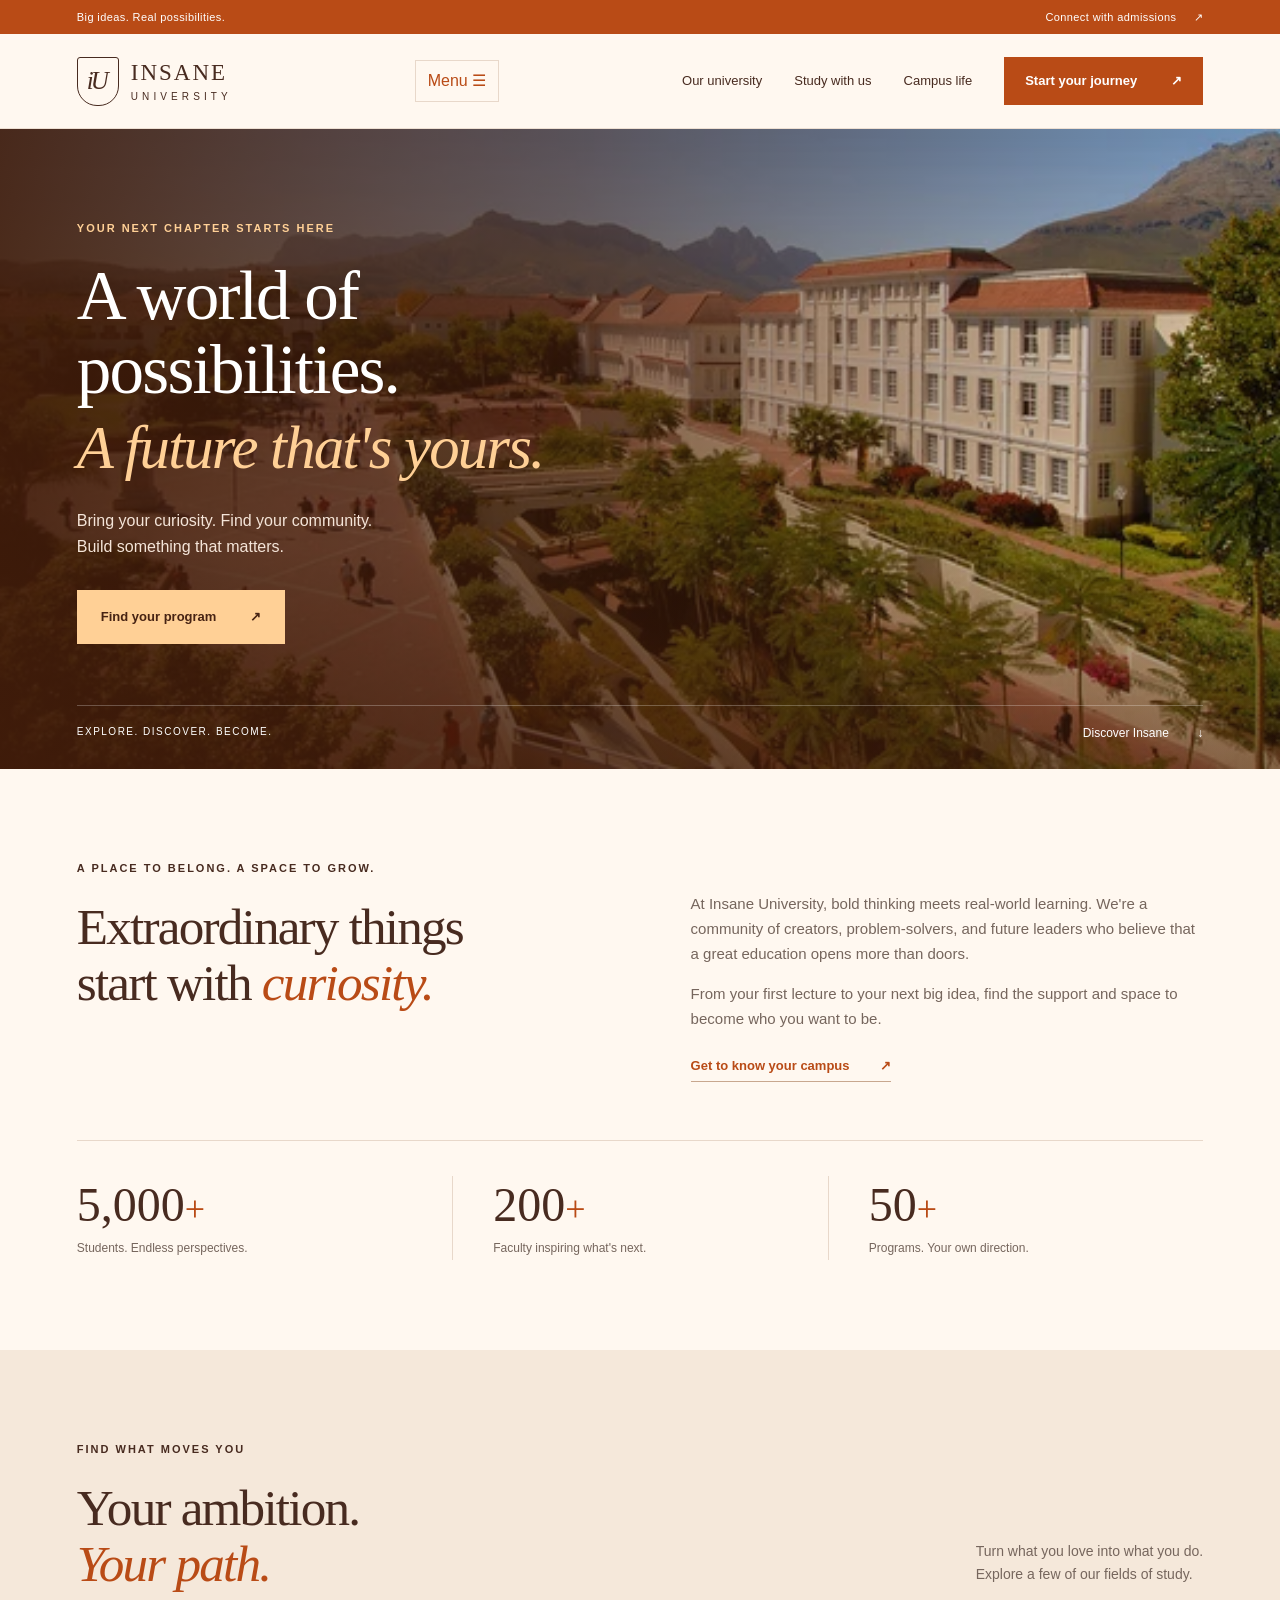
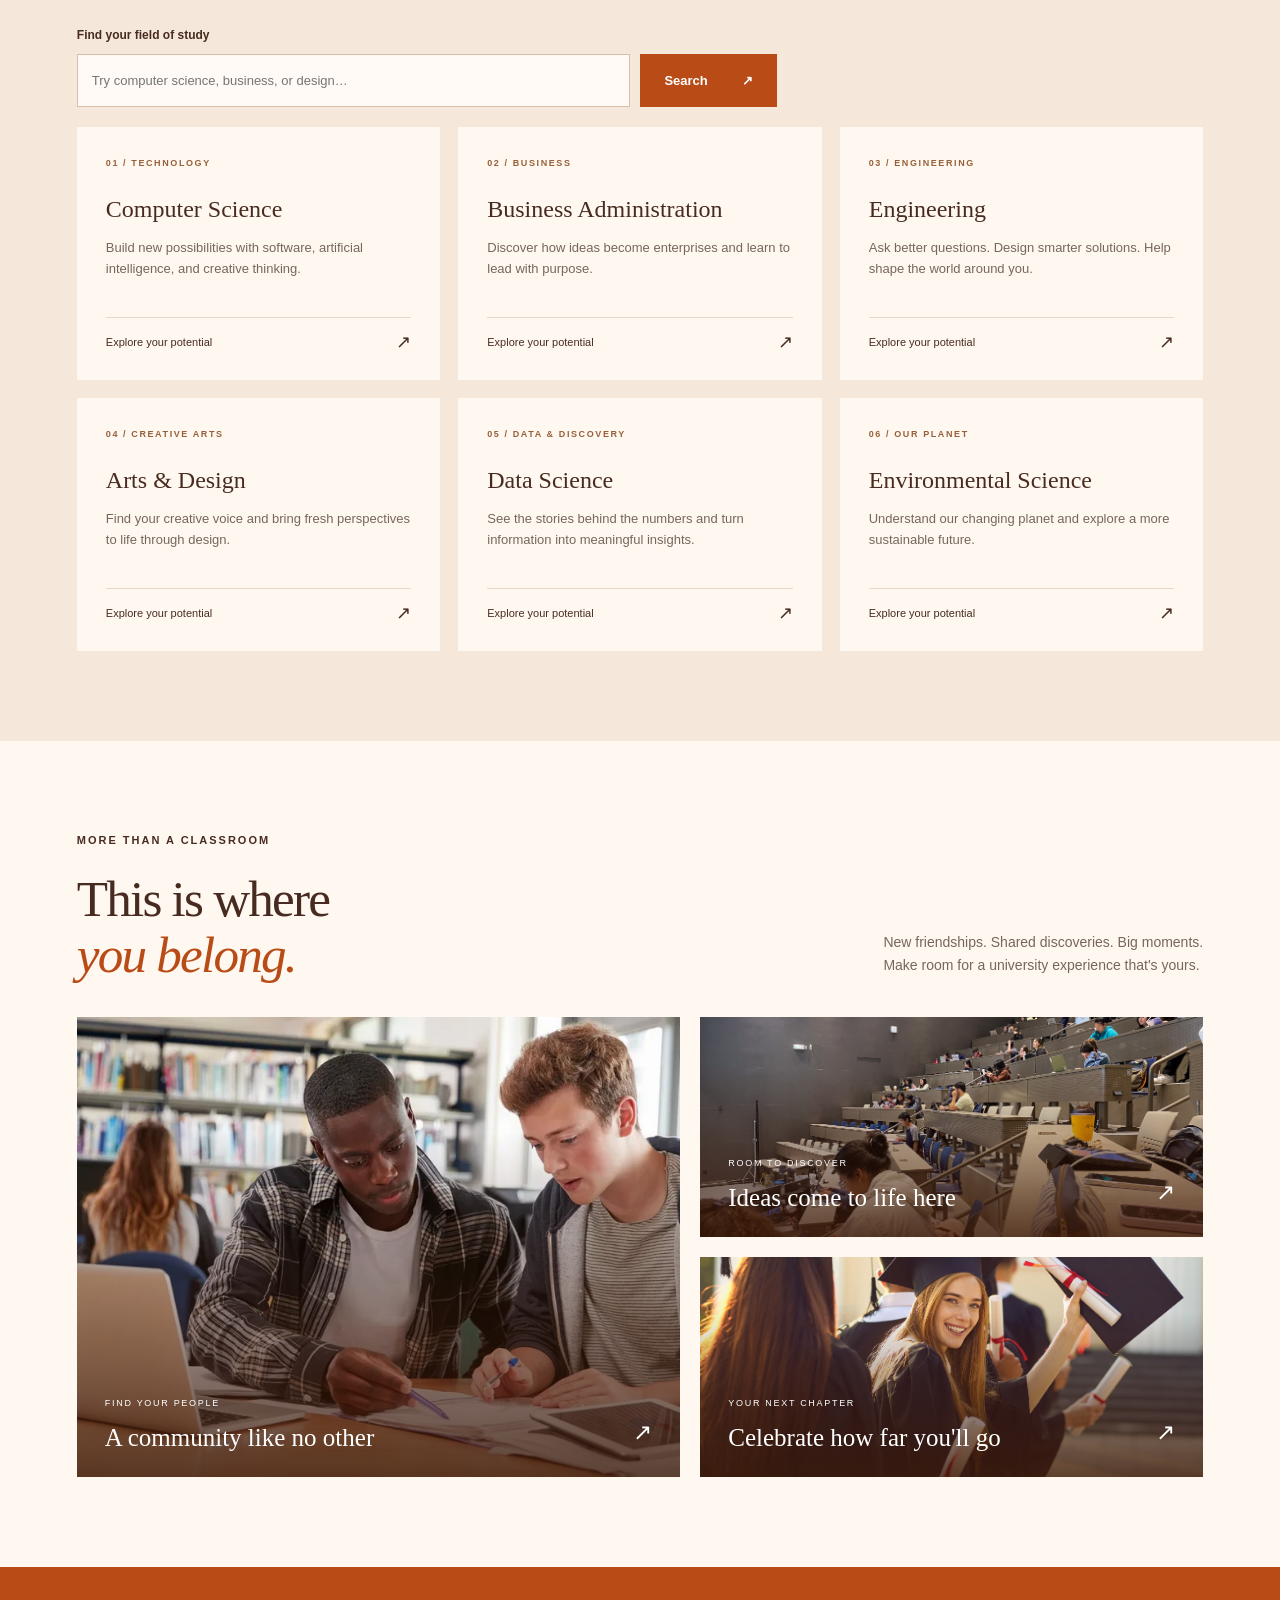
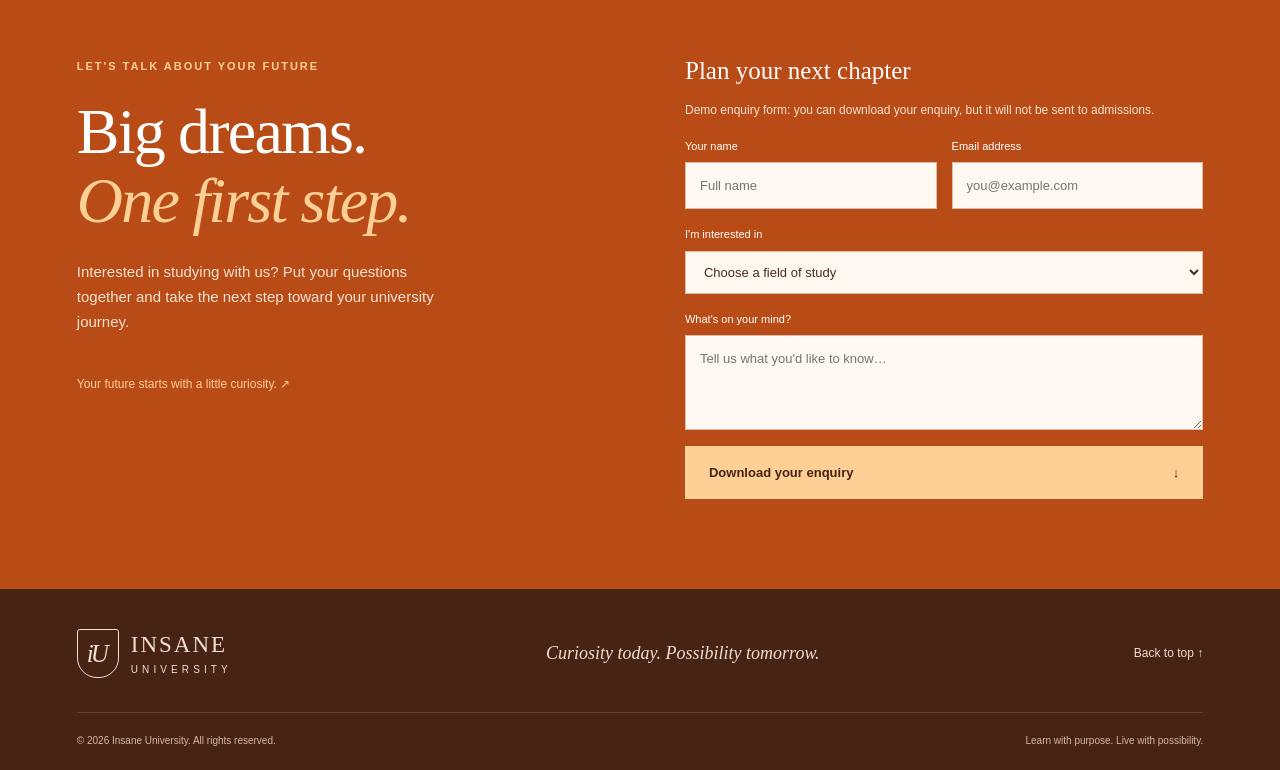
==== commit 50aa6ef9: "Update" ====
--- a/index.html
+++ b/index.html
@@ -4,7 +4,7 @@
   <meta charset="UTF-8">
   <meta name="viewport" content="width=device-width, initial-scale=1.0">
   <meta name="description" content="Explore your next chapter at Insane University. Discover programs, a welcoming community, and a world of possibilities.">
-  <meta name="theme-color" content="#183f35">
+  <meta name="theme-color" content="#b94b16">
   <title>Insane University — A world of possibilities</title>
   <link rel="stylesheet" href="styles.css">
   <script src="script.js" defer></script>
--- a/styles.css
+++ b/styles.css
@@ -1,11 +1,11 @@
 :root {
-  --green:#183f35;
-  --dark:#102e27;
-  --cream:#f7f6f0;
-  --gold:#e9c984;
-  --ink:#243f36;
-  --muted:#64716b;
-  --line:#d9dfd5;
+  --orange:#b94b16;
+  --dark:#472313;
+  --cream:#fff8f0;
+  --gold:#ffd096;
+  --ink:#482b20;
+  --muted:#76665d;
+  --line:#e8d8ca;
 }
 * {
   box-sizing:border-box;
@@ -52,11 +52,11 @@
   font-size:clamp(36px,4vw,54px);
 }
 h2 em {
-  color:#547765;
+  color:#b94b16;
   font-weight:400;
 }
 a:focus-visible,button:focus-visible,input:focus-visible,select:focus-visible,textarea:focus-visible {
-  outline:3px solid #b58331;
+  outline:3px solid #c45a1b;
   outline-offset:5px;
 }
 [hidden] {
@@ -77,7 +77,7 @@
   margin-bottom:22px;
 }
 .utility-bar {
-  background:var(--green);
+  background:var(--orange);
   color:#fff;
   font-size:11px;
   letter-spacing:.4px;
@@ -96,7 +96,7 @@
   position:sticky;
   top:0;
   z-index:10;
-  border-bottom:1px solid #e1e3da;
+  border-bottom:1px solid #eddfd2;
 }
 .nav-container {
   display:flex;
@@ -140,14 +140,14 @@
   font-size:13px;
 }
 .navbar nav>a:not(.button):hover {
-  color:#8d641f;
+  color:#a63e0d;
 }
 .button {
   display:inline-flex;
   justify-content:center;
   align-items:center;
   gap:34px;
-  background:var(--green);
+  background:var(--orange);
   color:#fff;
   padding:15px 23px;
   border:1px solid transparent;
@@ -156,7 +156,7 @@
   transition:background .2s,transform .2s;
 }
 .button:hover {
-  background:#2e5849;
+  background:#963b10;
   transform:translateY(-2px);
 }
 .button-small {
@@ -167,13 +167,13 @@
   color:var(--dark);
 }
 .button-gold:hover {
-  background:#f3d79e;
+  background:#ffe0b8;
 }
 .menu-toggle {
   background:none;
   border:1px solid var(--line);
   padding:7px 12px;
-  color:var(--green);
+  color:var(--orange);
 }
 .hero {
   position:relative;
@@ -197,7 +197,7 @@
   position:absolute;
   inset:0;
   z-index:-1;
-  background:linear-gradient(90deg,rgba(10,35,28,.92),rgba(10,35,28,.63) 45%,rgba(10,35,28,.12)),linear-gradient(0deg,rgba(10,35,28,.55),transparent 35%);
+  background:linear-gradient(90deg,rgba(65,28,10,.92),rgba(65,28,10,.63) 45%,rgba(65,28,10,.12)),linear-gradient(0deg,rgba(65,28,10,.55),transparent 35%);
 }
 .hero-content {
   padding-top:64px;
@@ -211,12 +211,12 @@
   max-width:810px;
 }
 h1 em {
-  color:#edd5a7;
+  color:#ffd096;
   font-size:.88em;
 }
 .hero-description {
   margin:25px 0 30px;
-  color:#e2e8e3;
+  color:#f5e5d9;
   font-size:16px;
 }
 .hero-bottom {
@@ -253,10 +253,10 @@
 .text-link {
   display:inline-flex;
   gap:30px;
-  color:var(--green);
+  color:var(--orange);
   font-weight:600;
   font-size:13px;
-  border-bottom:1px solid #a9b5a8;
+  border-bottom:1px solid #c8a78e;
   padding-bottom:5px;
   margin-top:23px;
 }
@@ -284,7 +284,7 @@
   line-height:1.2;
 }
 .stats strong span {
-  color:#8a9b6c;
+  color:#b94b16;
   font-size:36px;
 }
 .stats>div>span {
@@ -292,7 +292,7 @@
   color:var(--muted);
 }
 .programs {
-  background:#eaece3;
+  background:#f5e8da;
 }
 .section-heading {
   display:flex;
@@ -324,7 +324,7 @@
 .program-search input {
   flex:1;
   min-width:0;
-  background:#f9faf5;
+  background:#fffaf5;
 }
 .search-status {
   font-size:12px;
@@ -349,13 +349,13 @@
   transition:border-color .2s,transform .2s;
 }
 .program-card:hover {
-  border-color:#80947c;
+  border-color:#cb864e;
   transform:translateY(-4px);
 }
 .program-number {
   font-size:9px;
   letter-spacing:1.6px;
-  color:#68785f;
+  color:#98603a;
   font-weight:700;
 }
 .program-card h3 {
@@ -395,7 +395,7 @@
   position:relative;
   overflow:hidden;
   color:#fff;
-  background:var(--green);
+  background:var(--orange);
 }
 .gallery-main {
   grid-row:span 2;
@@ -411,7 +411,7 @@
   content:'';
   position:absolute;
   inset:0;
-  background:linear-gradient(transparent 25%,rgba(9,29,23,.82));
+  background:linear-gradient(transparent 25%,rgba(58,25,9,.82));
 }
 .gallery-item>div {
   position:absolute;
@@ -436,7 +436,7 @@
   font-size:23px;
 }
 .contact {
-  background:var(--green);
+  background:var(--orange);
   color:#fff;
 }
 .contact-grid {
@@ -455,7 +455,7 @@
 }
 .contact-grid>div>p:not(.eyebrow) {
   font-size:15px;
-  color:#cedad3;
+  color:#f5e2d3;
   max-width:370px;
   margin-top:25px;
 }
@@ -474,7 +474,7 @@
 }
 .form-note {
   font-size:12px;
-  color:#cedad3;
+  color:#f5e2d3;
 }
 .form-row {
   display:grid;
@@ -488,7 +488,7 @@
 }
 input,textarea,select {
   width:100%;
-  border:1px solid #c7d0c7;
+  border:1px solid #d9bfa9;
   padding:12px 14px;
   border-radius:0;
   color:var(--ink);
@@ -511,7 +511,7 @@
 }
 footer {
   background:var(--dark);
-  color:#d7e0d8;
+  color:#f1dfd0;
   padding:40px 0 20px;
 }
 .footer-top {
@@ -534,7 +534,7 @@
   padding-top:20px;
   gap:20px;
   font-size:10px;
-  color:#a5b9ae;
+  color:#d6b9a4;
 }
 .skip-link {
   position:fixed;
@@ -556,7 +556,7 @@
   max-height:90vh;
 }
 .lightbox::backdrop {
-  background:#071b15de;
+  background:#29140bde;
 }
 .lightbox img {
   max-height:70vh;
@@ -571,7 +571,7 @@
   width:35px;
   height:35px;
   border:0;
-  background:var(--green);
+  background:var(--orange);
   color:white;
   font-size:24px;
 }
@@ -652,7 +652,7 @@
     padding-bottom:110px;
   }
   .hero:after {
-    background:linear-gradient(90deg,#102e27e8,#102e2775);
+    background:linear-gradient(90deg,#472313e8,#47231375);
   }
   h1 {
     font-size:47px;
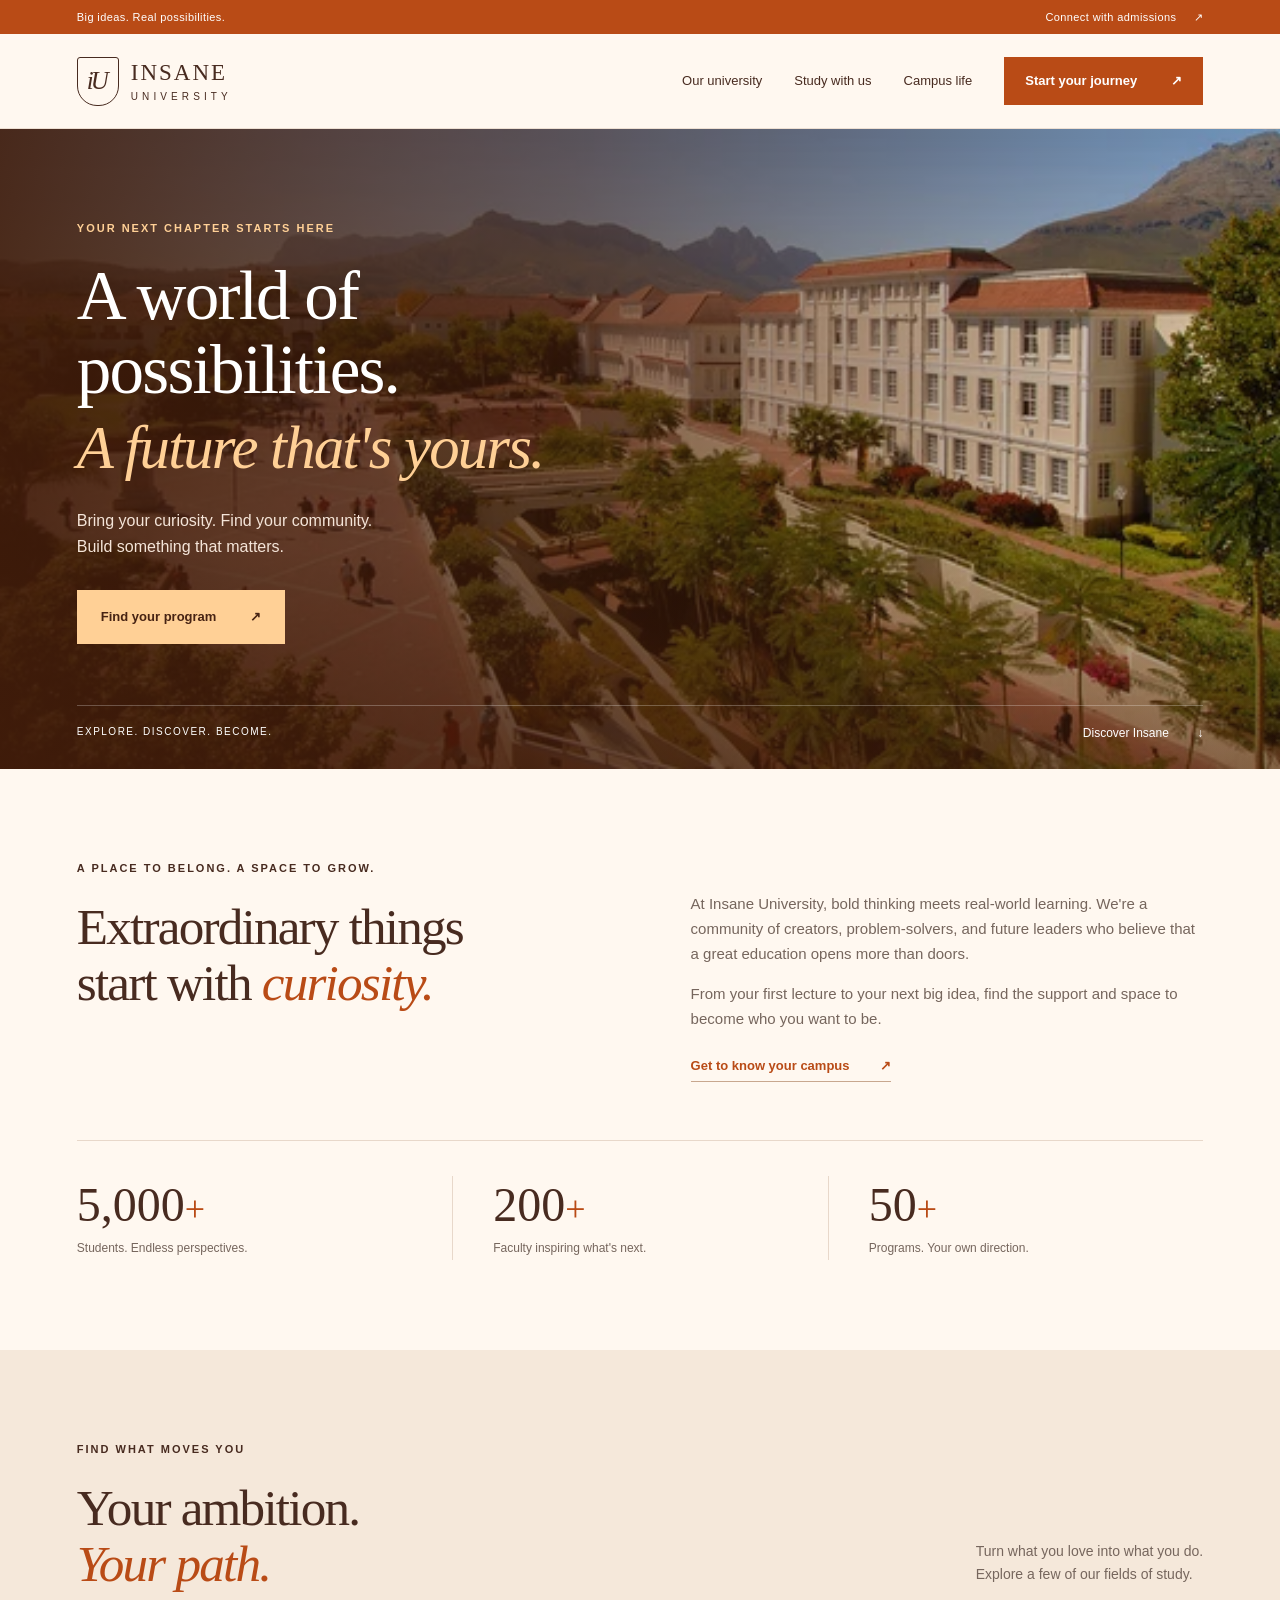
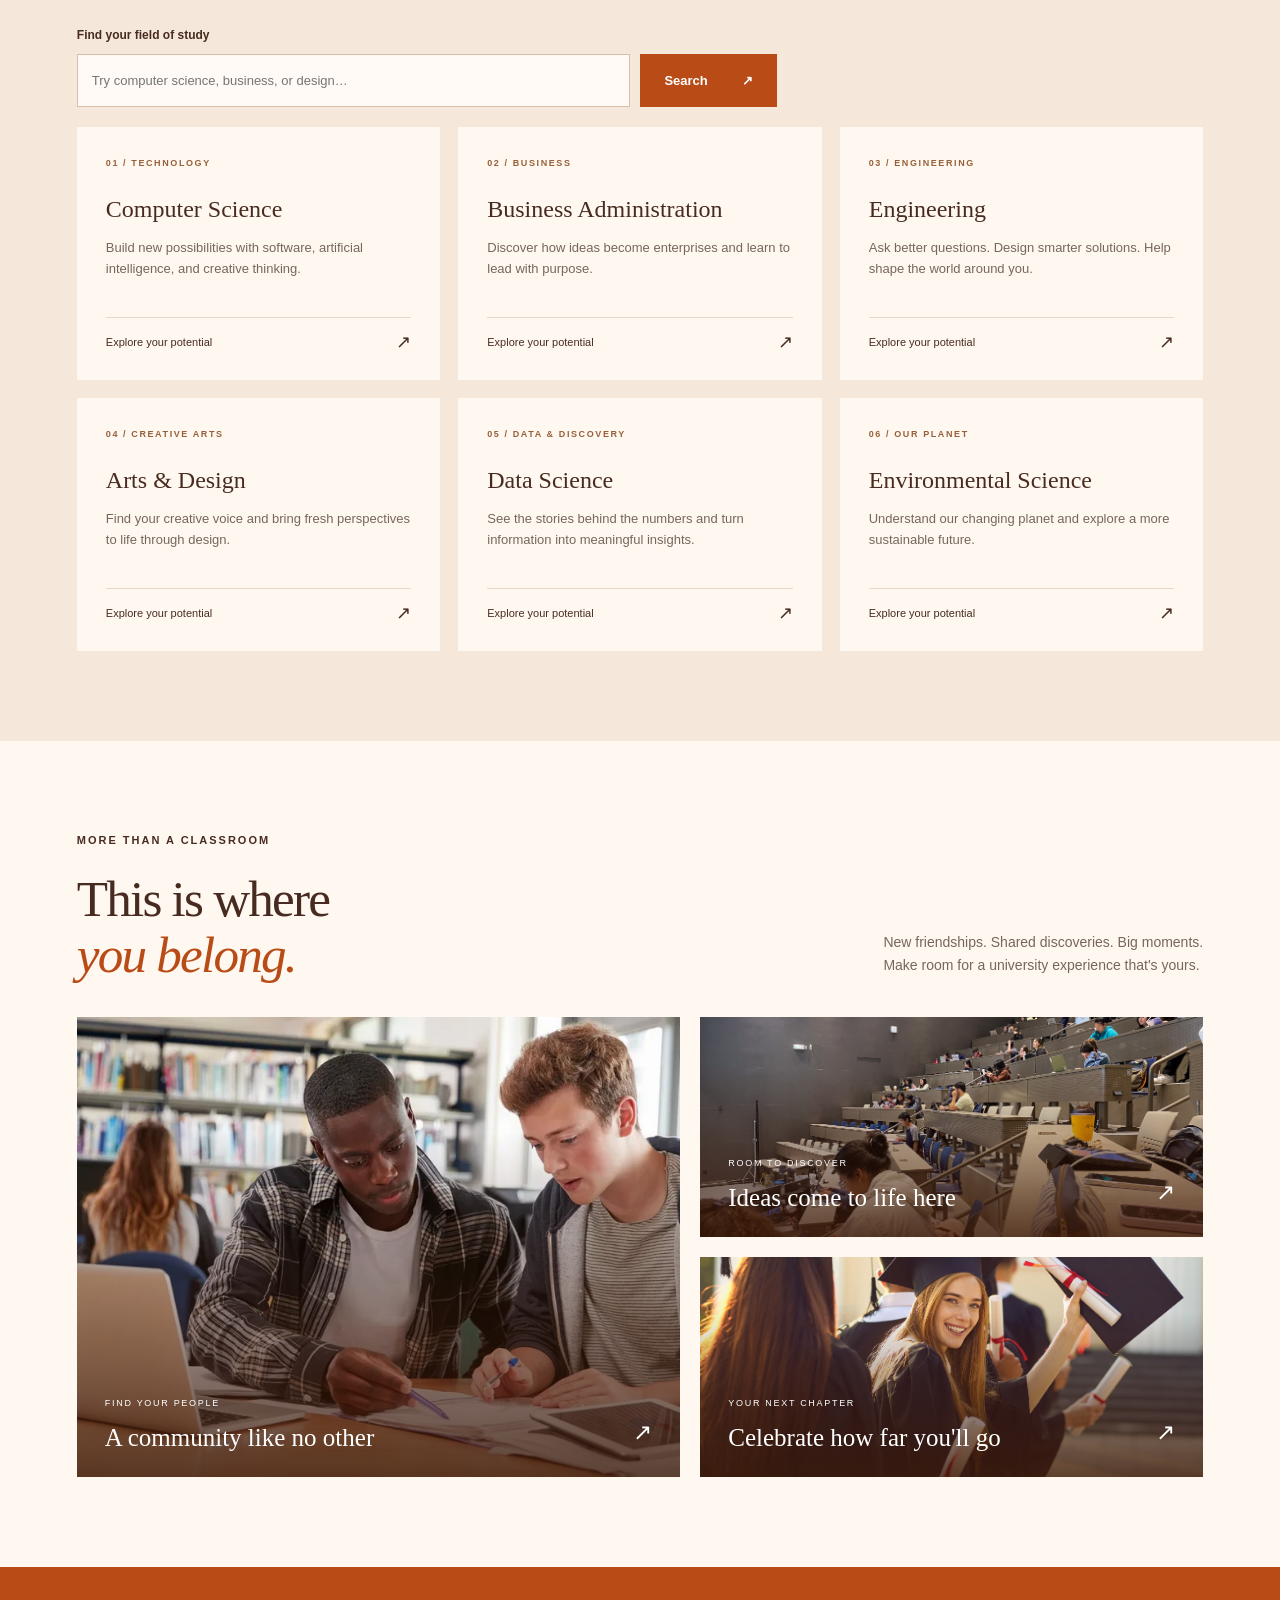
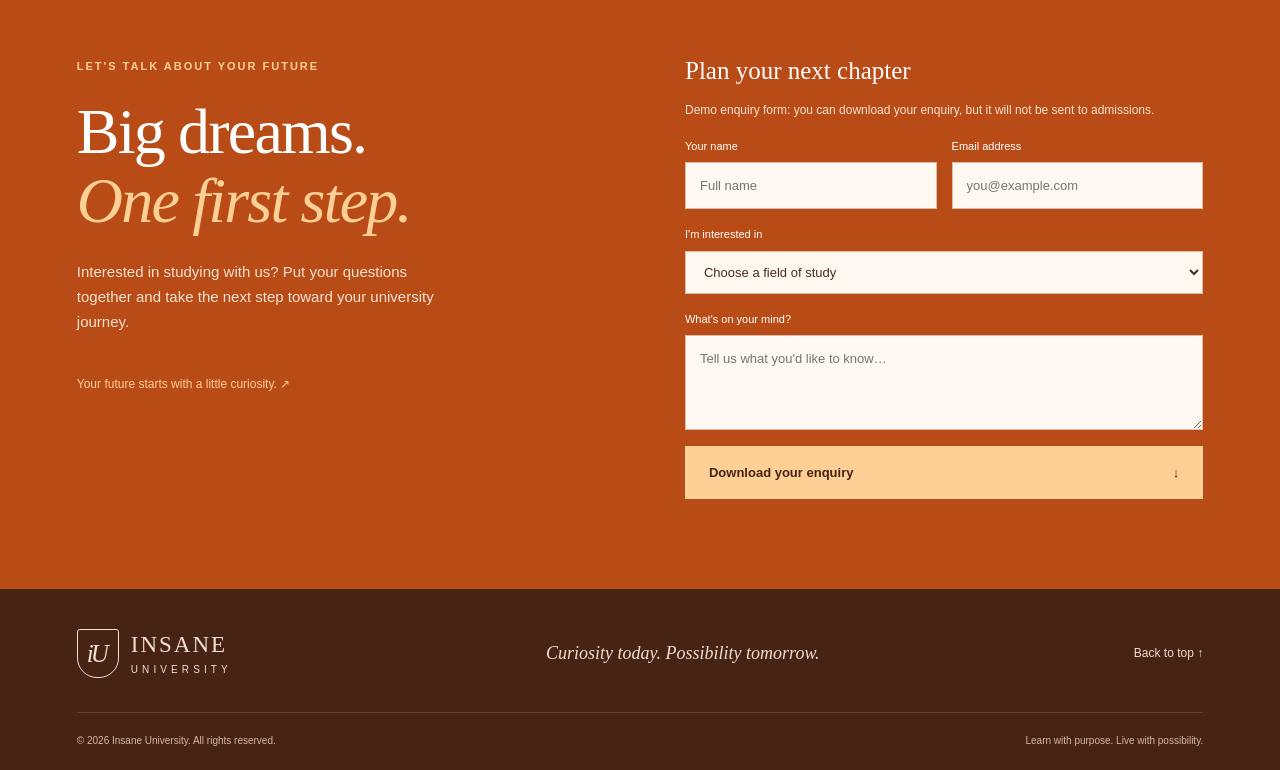
==== commit ef0f6e8f: "Fix menu button visibility on desktop" ====
--- a/index.html
+++ b/index.html
@@ -6,7 +6,7 @@
   <meta name="description" content="Explore your next chapter at Insane University. Discover programs, a welcoming community, and a world of possibilities.">
   <meta name="theme-color" content="#b94b16">
   <title>Insane University — A world of possibilities</title>
-  <link rel="stylesheet" href="styles.css">
+  <link rel="stylesheet" href="styles.css?v=2">
   <script src="script.js" defer></script>
 </head>
 <body>
--- a/styles.css
+++ b/styles.css
@@ -170,6 +170,7 @@
   background:#ffe0b8;
 }
 .menu-toggle {
+  display:none;
   background:none;
   border:1px solid var(--line);
   padding:7px 12px;
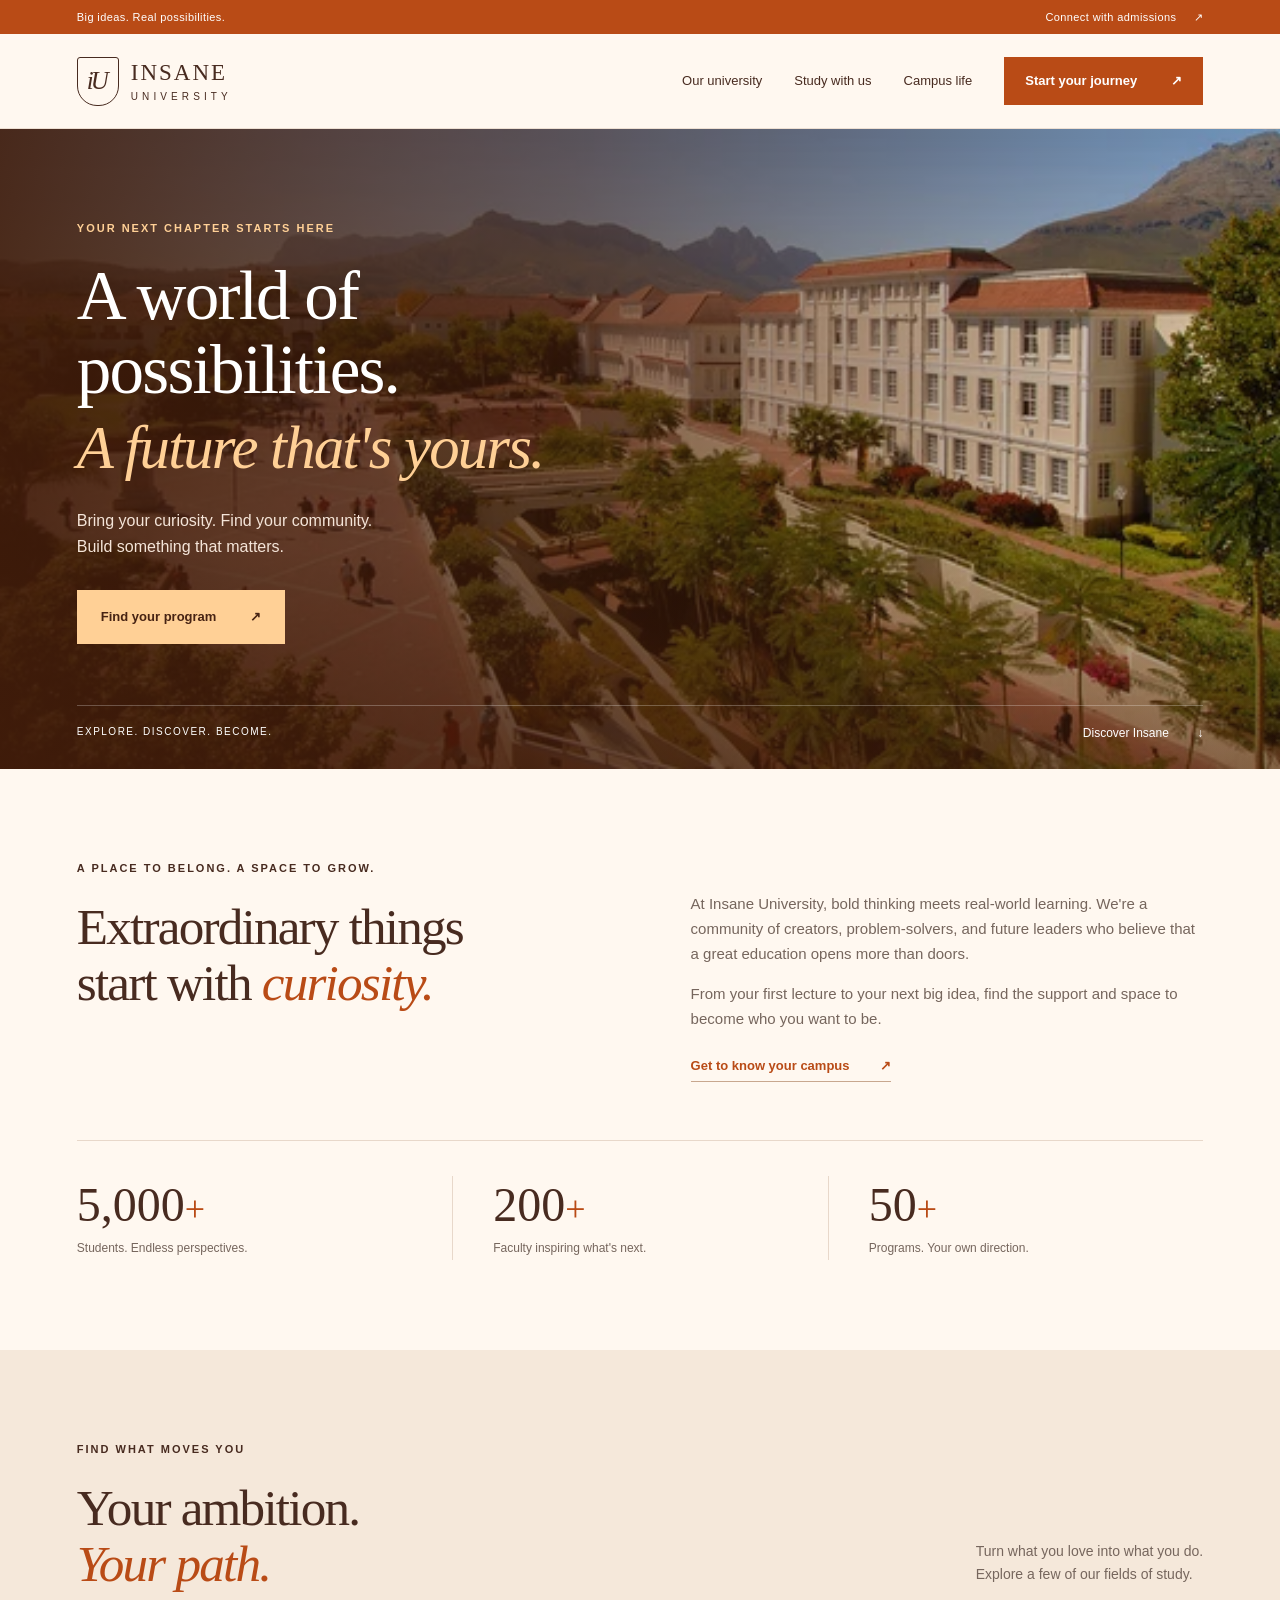
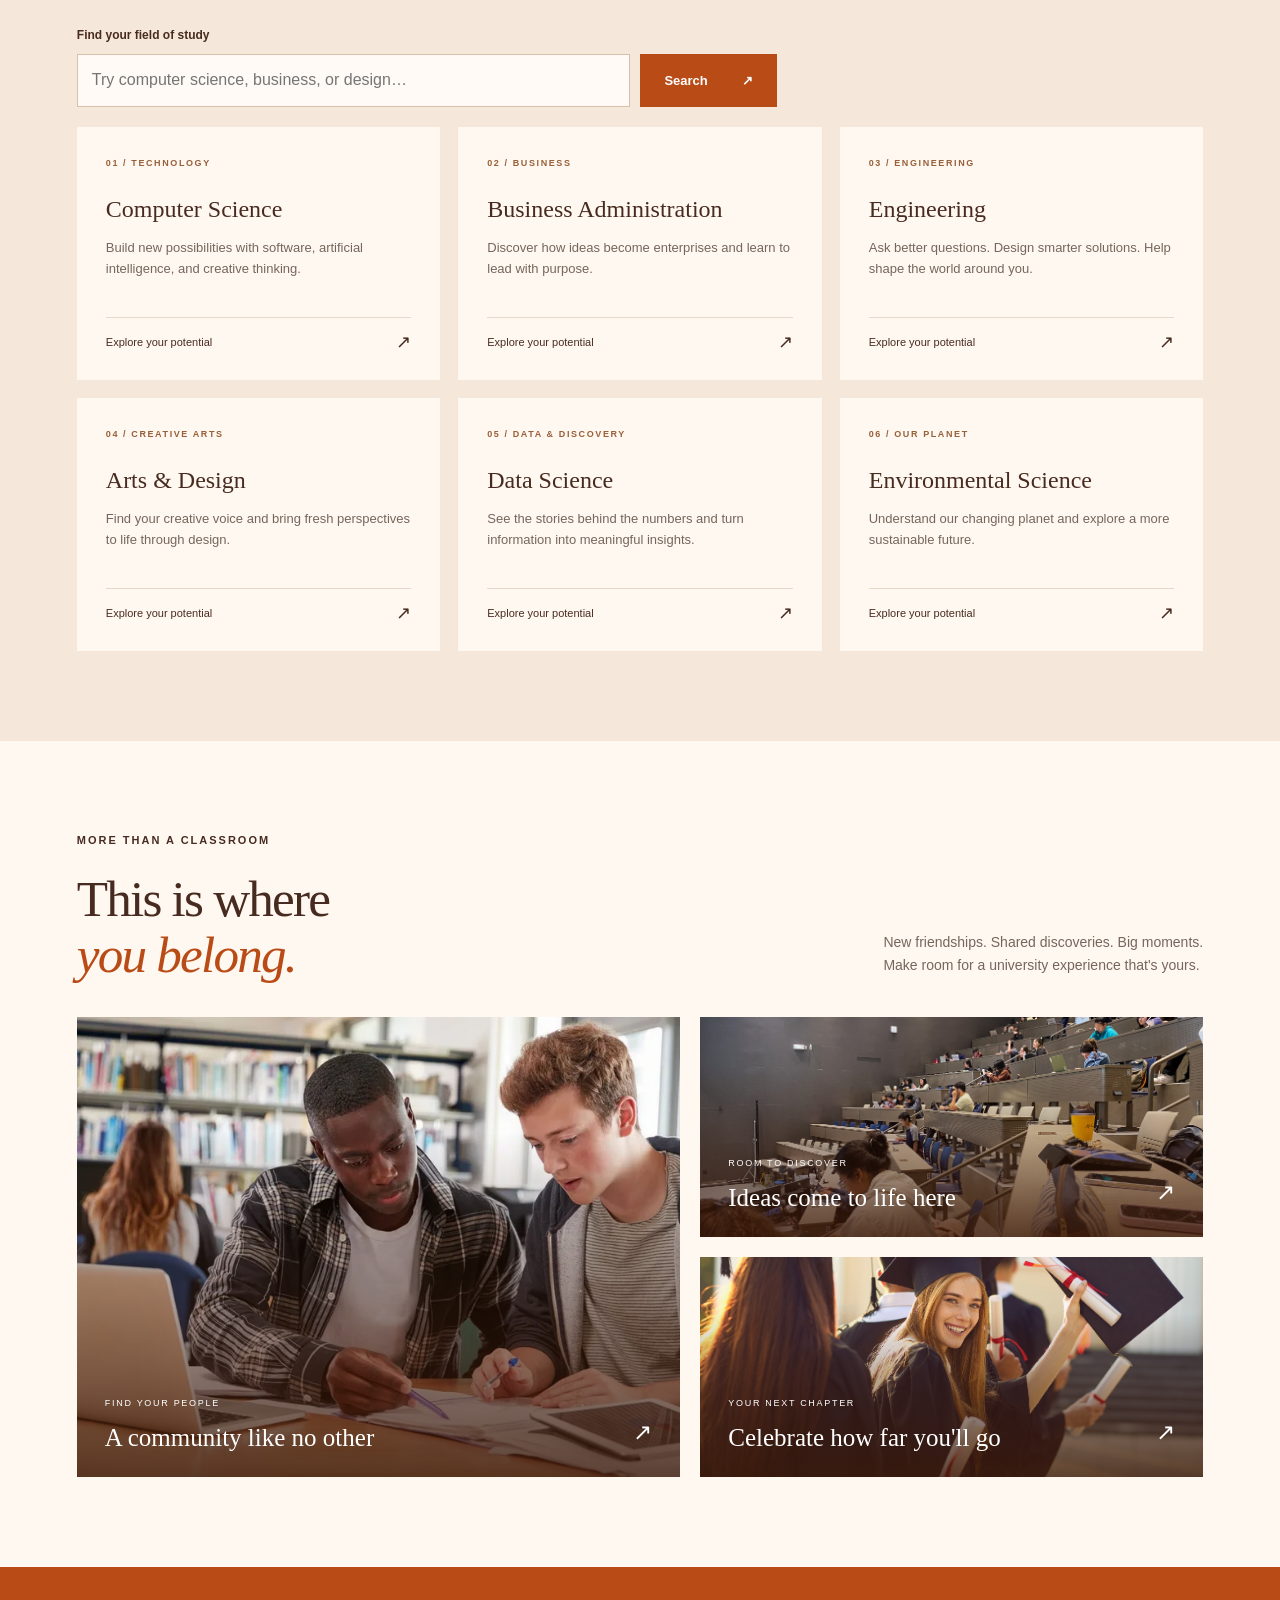
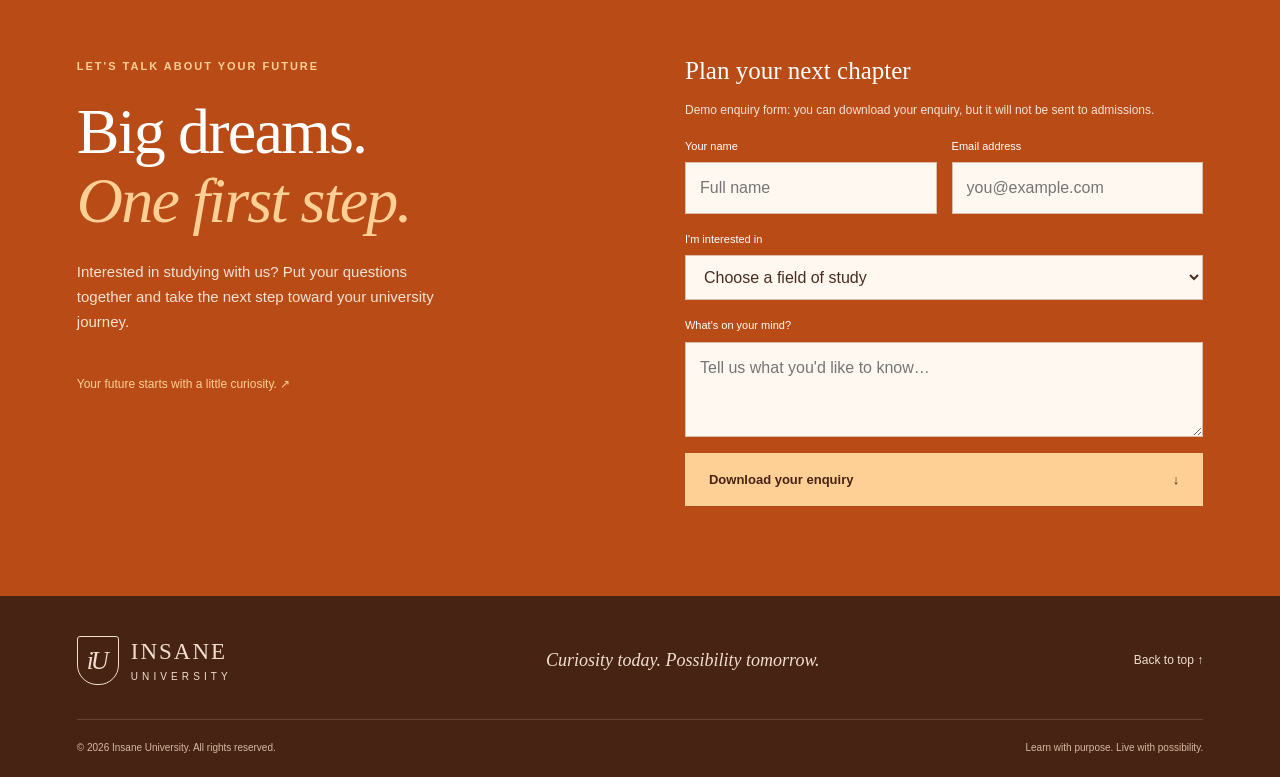
==== commit 43a4ef41: "Improve responsive layouts and touch controls" ====
--- a/index.html
+++ b/index.html
@@ -6,7 +6,7 @@
   <meta name="description" content="Explore your next chapter at Insane University. Discover programs, a welcoming community, and a world of possibilities.">
   <meta name="theme-color" content="#b94b16">
   <title>Insane University — A world of possibilities</title>
-  <link rel="stylesheet" href="styles.css?v=2">
+  <link rel="stylesheet" href="styles.css?v=3">
   <script src="script.js" defer></script>
 </head>
 <body>
--- a/styles.css
+++ b/styles.css
@@ -30,6 +30,7 @@
 }
 button,a,input,select,textarea {
   -webkit-tap-highlight-color:transparent;
+  touch-action:manipulation;
 }
 button {
   cursor:pointer;
@@ -171,6 +172,8 @@
 }
 .menu-toggle {
   display:none;
+  min-height:44px;
+  min-width:80px;
   background:none;
   border:1px solid var(--line);
   padding:7px 12px;
@@ -488,13 +491,14 @@
   gap:7px;
 }
 input,textarea,select {
-  width:100%;
+  min-width:0;
+  min-height:44px;  width:100%;
   border:1px solid #d9bfa9;
   padding:12px 14px;
   border-radius:0;
   color:var(--ink);
   background:var(--cream);
-  font-size:13px;
+  font-size:16px;
 }
 textarea {
   min-height:95px;
@@ -607,19 +611,9 @@
     min-height:590px;
   }
 }
-@media(max-width:700px) {
+@media(max-width:950px) {
   html {
     scroll-padding-top:85px;
-  }
-  .container {
-    width:88%;
-  }
-  .section {
-    padding-top:60px;
-    padding-bottom:60px;
-  }
-  .utility-bar {
-    font-size:9px;
   }
   .nav-container {
     min-height:78px;
@@ -635,15 +629,40 @@
     align-items:stretch;
     gap:0;
     padding:0 0 16px;
+    max-height:calc(100dvh - 110px);
+    overflow-y:auto;
   }
   .navbar nav>a {
     padding:12px 0;
+    min-height:44px;
+    font-size:14px;
   }
   .navbar nav>.button {
     padding:12px;
   }
   .navbar nav.collapsed {
     display:none;
+  }
+  .contact-grid {
+    grid-template-columns:1fr;
+  }
+  .contact-grid>div>p:not(.eyebrow) {
+    max-width:580px;
+  }
+}
+@media(max-width:700px) {
+  html {
+    scroll-padding-top:85px;
+  }
+  .container {
+    width:88%;
+  }
+  .section {
+    padding-top:60px;
+    padding-bottom:60px;
+  }
+  .utility-bar {
+    font-size:9px;
   }
   .hero {
     min-height:590px;
@@ -656,7 +675,7 @@
     background:linear-gradient(90deg,#472313e8,#47231375);
   }
   h1 {
-    font-size:47px;
+    font-size:clamp(38px, 10vw, 47px);
     letter-spacing:-1.5px;
   }
   .hero-description {
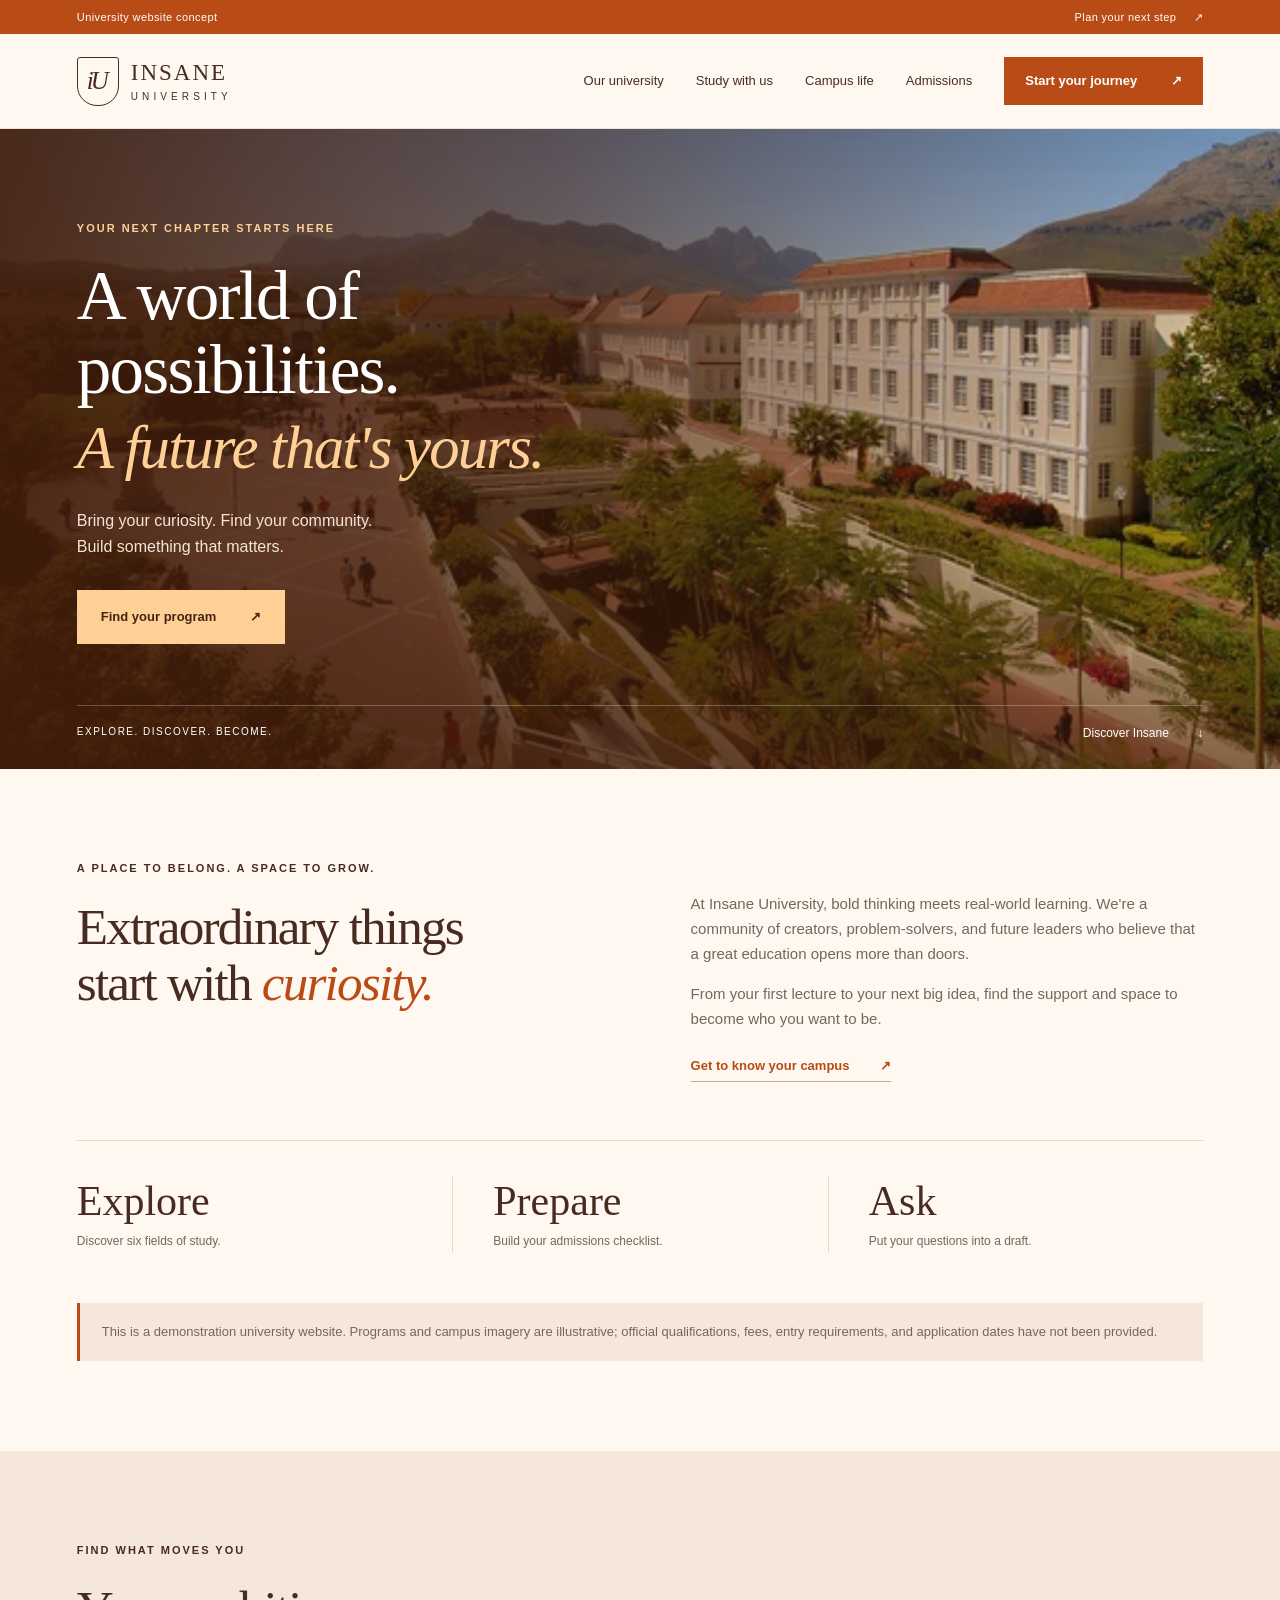
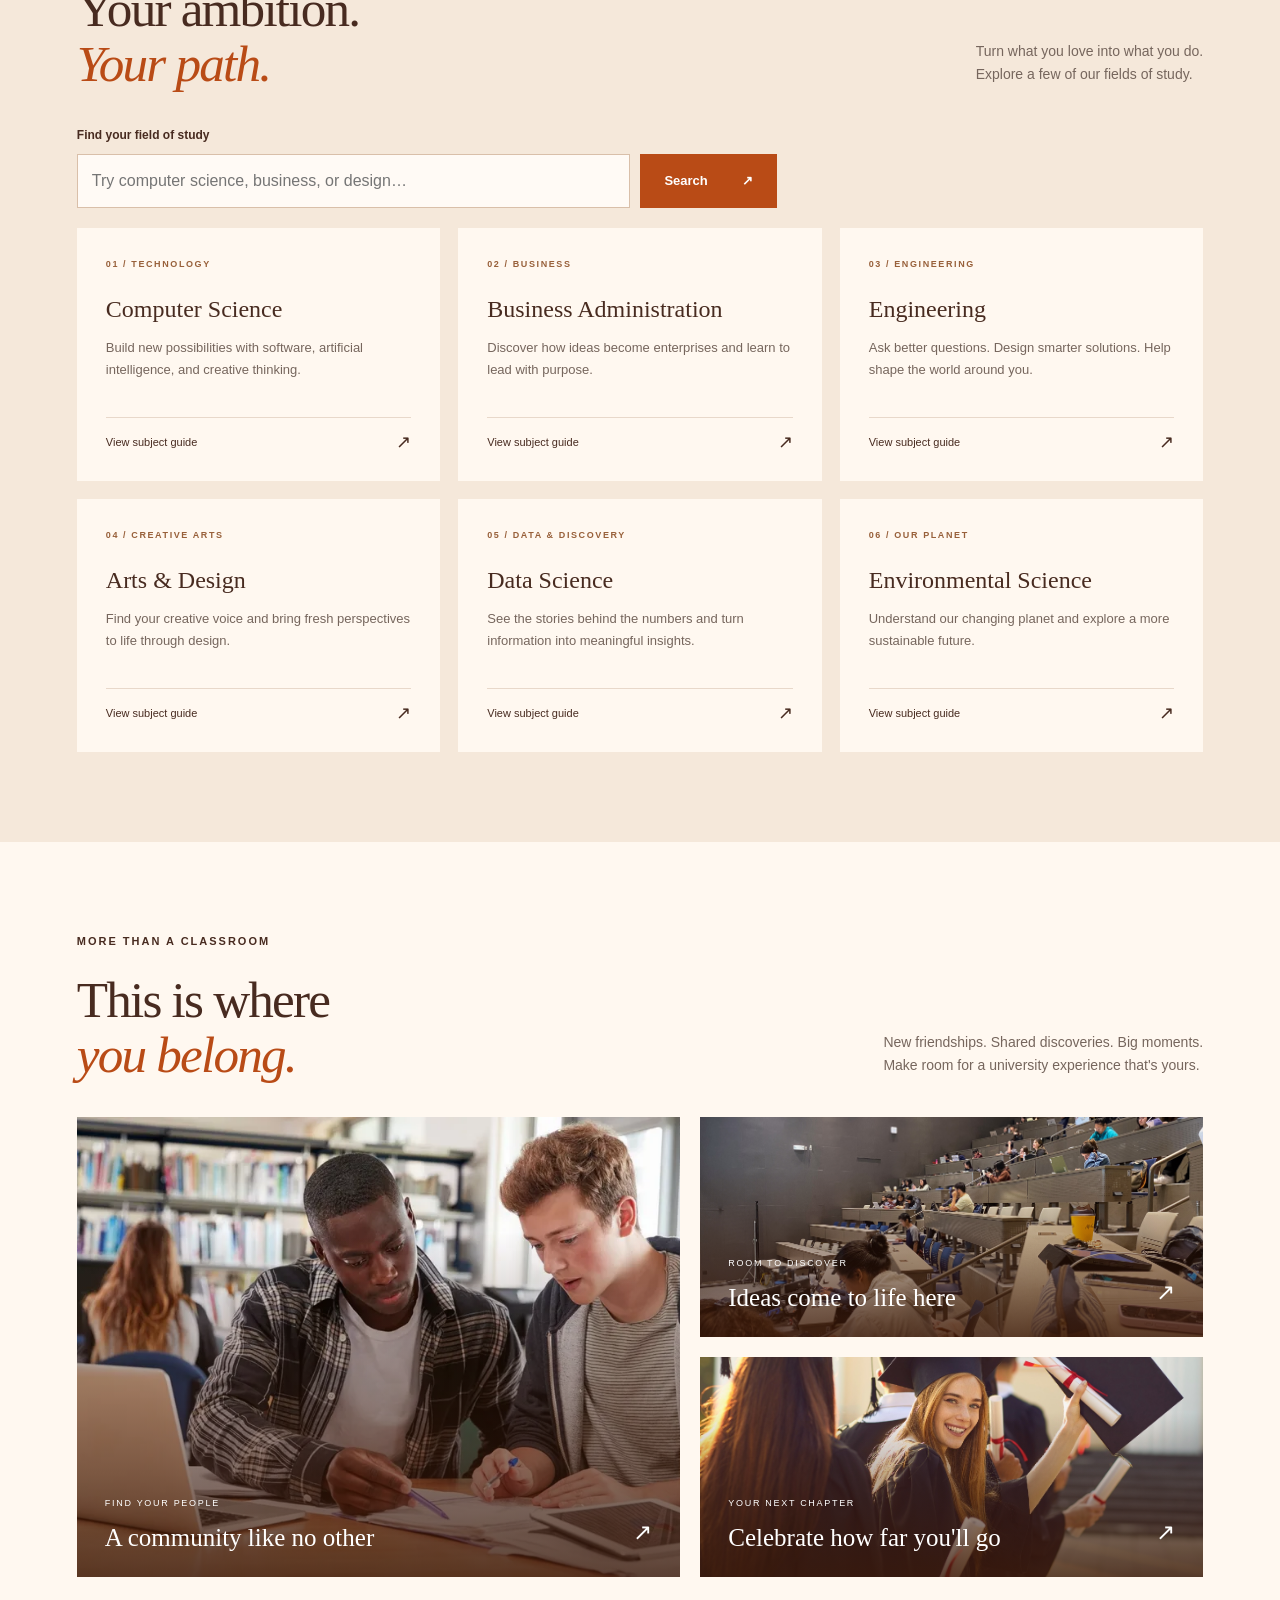
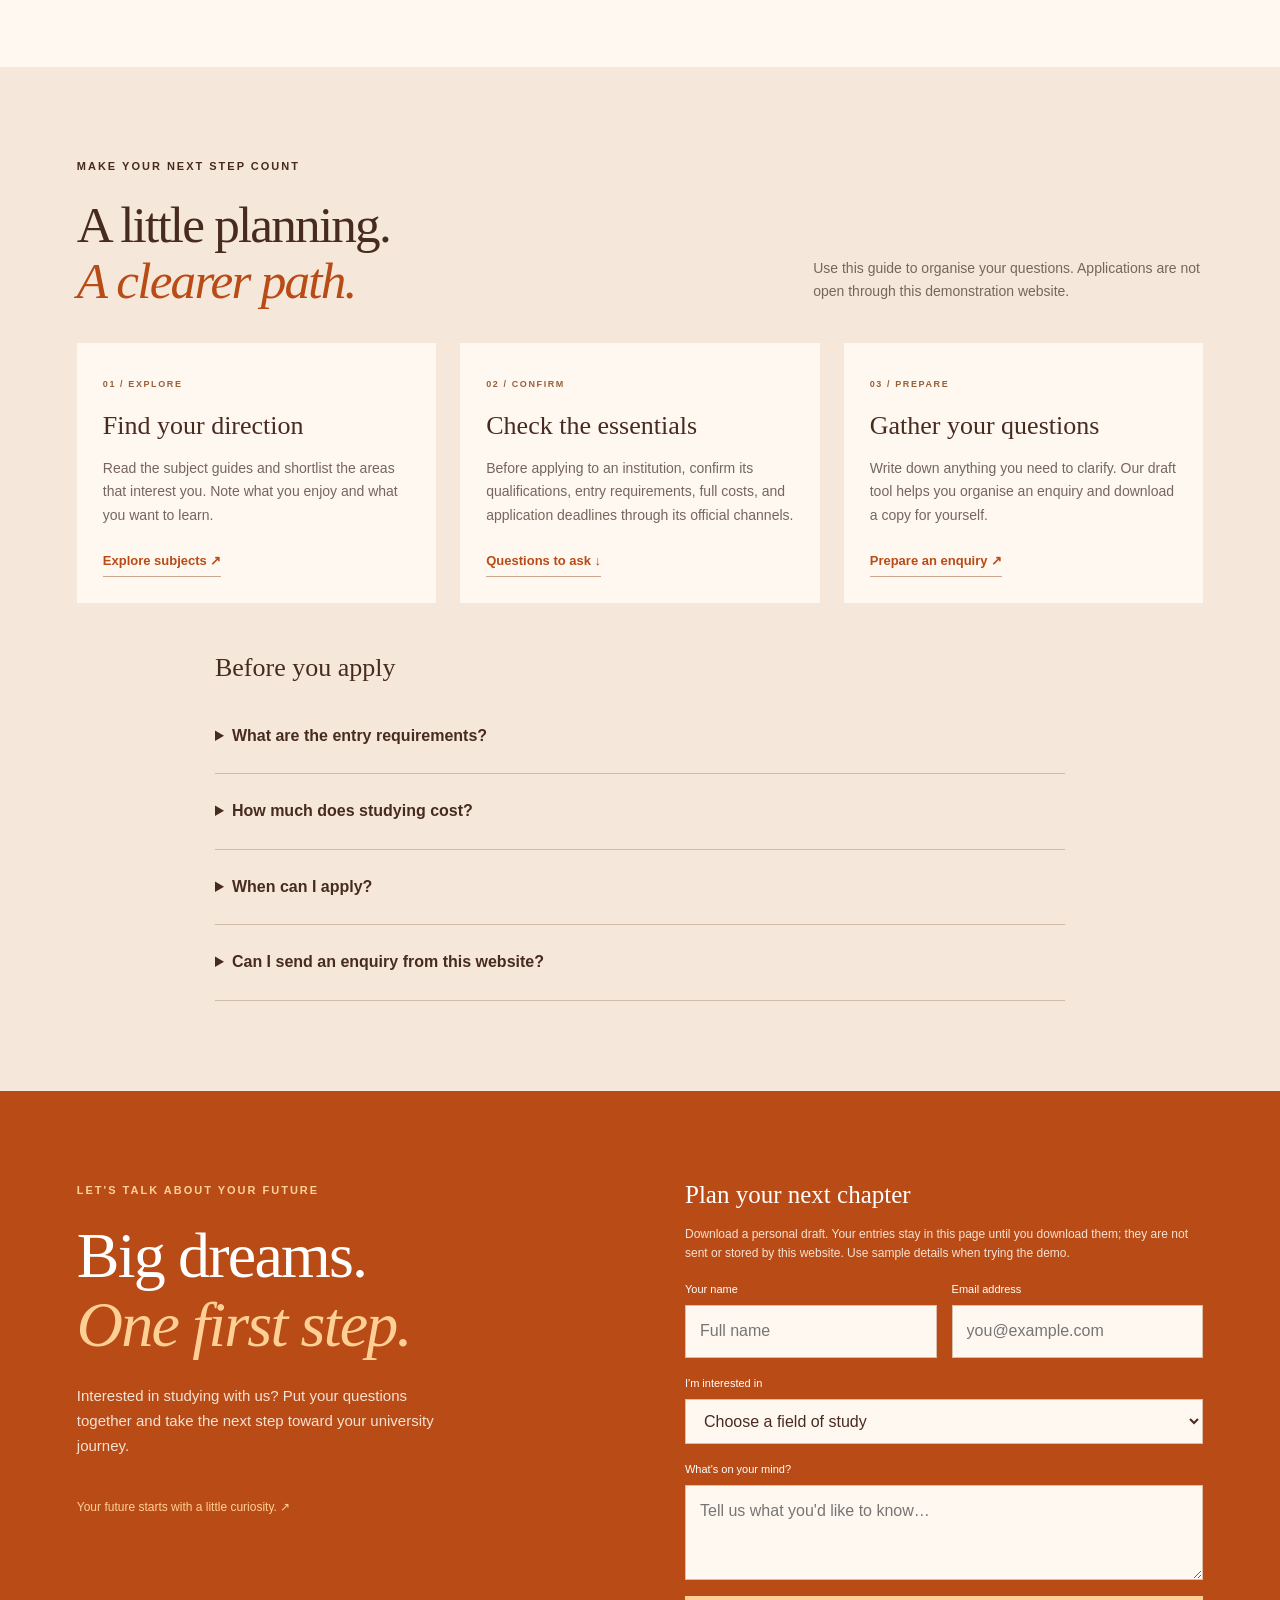
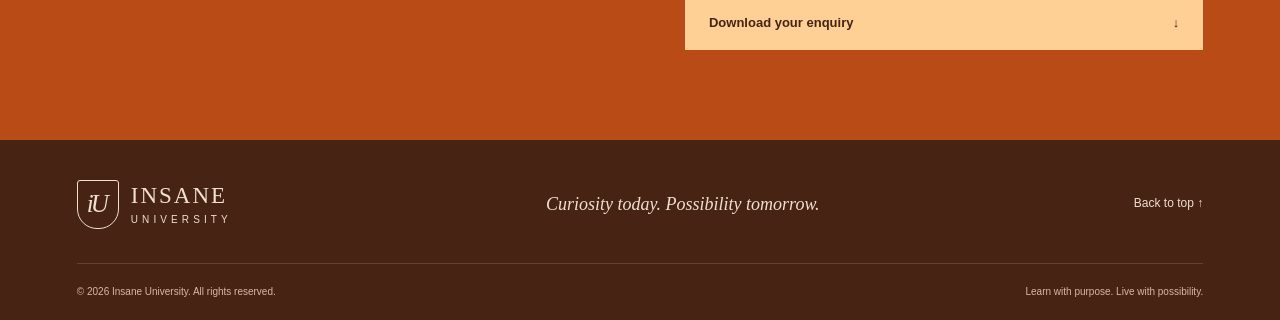
==== commit f97c9c3e: "Add subject guides and clear admissions information" ====
--- a/index.html
+++ b/index.html
@@ -6,17 +6,17 @@
   <meta name="description" content="Explore your next chapter at Insane University. Discover programs, a welcoming community, and a world of possibilities.">
   <meta name="theme-color" content="#b94b16">
   <title>Insane University — A world of possibilities</title>
-  <link rel="stylesheet" href="styles.css?v=3">
-  <script src="script.js" defer></script>
+  <link rel="stylesheet" href="styles.css?v=4">
+  <script src="script.js?v=4" defer></script>
 </head>
 <body>
 <a class="skip-link" href="#main">Skip to content</a>
-<div class="utility-bar"><div class="container"><span>Big ideas. Real possibilities.</span><a href="#contact">Connect with admissions <span aria-hidden="true">↗</span></a></div></div>
+<div class="utility-bar"><div class="container"><span>University website concept</span><a href="#contact">Plan your next step <span aria-hidden="true">↗</span></a></div></div>
 <header class="navbar">
   <div class="container nav-container">
     <a class="brand" href="#hero" aria-label="Insane University home"><span class="crest" aria-hidden="true">iU</span><span>INSANE<span class="brand-sub">UNIVERSITY</span></span></a>
     <button class="menu-toggle" aria-expanded="false" aria-controls="navigation" hidden>Menu <span aria-hidden="true">☰</span></button>
-    <nav id="navigation" aria-label="Main navigation"><a href="#about">Our university</a><a href="#programs">Study with us</a><a href="#gallery">Campus life</a><a class="button button-small" href="#contact">Start your journey <span aria-hidden="true">↗</span></a></nav>
+    <nav id="navigation" aria-label="Main navigation"><a href="#about">Our university</a><a href="#programs">Study with us</a><a href="#gallery">Campus life</a><a href="#admissions">Admissions</a><a class="button button-small" href="#contact">Start your journey <span aria-hidden="true">↗</span></a></nav>
   </div>
 </header>
 <main id="main">
@@ -28,19 +28,20 @@
   <section id="about" class="about section container">
     <div class="about-heading"><p class="eyebrow">A PLACE TO BELONG. A SPACE TO GROW.</p><h2>Extraordinary things<br>start with <em>curiosity.</em></h2></div>
     <div class="about-copy"><p>At Insane University, bold thinking meets real-world learning. We're a community of creators, problem-solvers, and future leaders who believe that a great education opens more than doors.</p><p>From your first lecture to your next big idea, find the support and space to become who you want to be.</p><a class="text-link" href="#gallery">Get to know your campus <span aria-hidden="true">↗</span></a></div>
-    <div class="stats"><div><strong>5,000<span>+</span></strong><span>Students. Endless perspectives.</span></div><div><strong>200<span>+</span></strong><span>Faculty inspiring what's next.</span></div><div><strong>50<span>+</span></strong><span>Programs. Your own direction.</span></div></div>
+    <div class="stats"><div><strong>Explore</strong><span>Discover six fields of study.</span></div><div><strong>Prepare</strong><span>Build your admissions checklist.</span></div><div><strong>Ask</strong><span>Put your questions into a draft.</span></div></div>
+    <p class="concept-note">This is a demonstration university website. Programs and campus imagery are illustrative; official qualifications, fees, entry requirements, and application dates have not been provided.</p>
   </section>
   <section id="programs" class="programs section"><div class="container">
     <div class="section-heading"><div><p class="eyebrow">FIND WHAT MOVES YOU</p><h2>Your ambition.<br><em>Your path.</em></h2></div><p>Turn what you love into what you do.<br>Explore a few of our fields of study.</p></div>
     <form class="program-search" role="search" hidden><label for="program-query">Find your field of study</label><div><input id="program-query" type="search" placeholder="Try computer science, business, or design…"><button class="button" type="submit">Search <span aria-hidden="true">↗</span></button></div></form>
     <p id="search-status" class="search-status" role="status"></p>
     <div class="program-grid">
-      <a class="program-card" href="#contact" data-program="Computer Science"><span class="program-number">01 / TECHNOLOGY</span><h3>Computer Science</h3><p>Build new possibilities with software, artificial intelligence, and creative thinking.</p><span class="card-bottom">Explore your potential <span aria-hidden="true">↗</span></span></a>
-      <a class="program-card" href="#contact" data-program="Business Administration"><span class="program-number">02 / BUSINESS</span><h3>Business Administration</h3><p>Discover how ideas become enterprises and learn to lead with purpose.</p><span class="card-bottom">Explore your potential <span aria-hidden="true">↗</span></span></a>
-      <a class="program-card" href="#contact" data-program="Engineering"><span class="program-number">03 / ENGINEERING</span><h3>Engineering</h3><p>Ask better questions. Design smarter solutions. Help shape the world around you.</p><span class="card-bottom">Explore your potential <span aria-hidden="true">↗</span></span></a>
-      <a class="program-card" href="#contact" data-program="Arts & Design"><span class="program-number">04 / CREATIVE ARTS</span><h3>Arts &amp; Design</h3><p>Find your creative voice and bring fresh perspectives to life through design.</p><span class="card-bottom">Explore your potential <span aria-hidden="true">↗</span></span></a>
-      <a class="program-card" href="#contact" data-program="Data Science"><span class="program-number">05 / DATA & DISCOVERY</span><h3>Data Science</h3><p>See the stories behind the numbers and turn information into meaningful insights.</p><span class="card-bottom">Explore your potential <span aria-hidden="true">↗</span></span></a>
-      <a class="program-card" href="#contact" data-program="Environmental Science"><span class="program-number">06 / OUR PLANET</span><h3>Environmental Science</h3><p>Understand our changing planet and explore a more sustainable future.</p><span class="card-bottom">Explore your potential <span aria-hidden="true">↗</span></span></a>
+      <a class="program-card" href="programs/computer-science.html" data-program="Computer Science"><span class="program-number">01 / TECHNOLOGY</span><h3>Computer Science</h3><p>Build new possibilities with software, artificial intelligence, and creative thinking.</p><span class="card-bottom">View subject guide <span aria-hidden="true">↗</span></span></a>
+      <a class="program-card" href="programs/business-administration.html" data-program="Business Administration"><span class="program-number">02 / BUSINESS</span><h3>Business Administration</h3><p>Discover how ideas become enterprises and learn to lead with purpose.</p><span class="card-bottom">View subject guide <span aria-hidden="true">↗</span></span></a>
+      <a class="program-card" href="programs/engineering.html" data-program="Engineering"><span class="program-number">03 / ENGINEERING</span><h3>Engineering</h3><p>Ask better questions. Design smarter solutions. Help shape the world around you.</p><span class="card-bottom">View subject guide <span aria-hidden="true">↗</span></span></a>
+      <a class="program-card" href="programs/arts-design.html" data-program="Arts & Design"><span class="program-number">04 / CREATIVE ARTS</span><h3>Arts &amp; Design</h3><p>Find your creative voice and bring fresh perspectives to life through design.</p><span class="card-bottom">View subject guide <span aria-hidden="true">↗</span></span></a>
+      <a class="program-card" href="programs/data-science.html" data-program="Data Science"><span class="program-number">05 / DATA & DISCOVERY</span><h3>Data Science</h3><p>See the stories behind the numbers and turn information into meaningful insights.</p><span class="card-bottom">View subject guide <span aria-hidden="true">↗</span></span></a>
+      <a class="program-card" href="programs/environmental-science.html" data-program="Environmental Science"><span class="program-number">06 / OUR PLANET</span><h3>Environmental Science</h3><p>Understand our changing planet and explore a more sustainable future.</p><span class="card-bottom">View subject guide <span aria-hidden="true">↗</span></span></a>
     </div>
     <p class="empty-state" hidden>No programs match your search. Try another subject or clear your search to see all fields.</p>
   </div></section>
@@ -51,8 +52,22 @@
       <a class="gallery-item" href="graduation.jpeg"><img src="graduation.jpeg" alt="Graduates celebrating their achievements" loading="lazy"><div><span>YOUR NEXT CHAPTER</span><h3>Celebrate how far you'll go</h3><span class="gallery-arrow" aria-hidden="true">↗</span></div></a>
     </div>
   </section>
+  <section id="admissions" class="section admissions"><div class="container">
+    <div class="section-heading"><div><p class="eyebrow">MAKE YOUR NEXT STEP COUNT</p><h2>A little planning.<br><em>A clearer path.</em></h2></div><p>Use this guide to organise your questions. Applications are not open through this demonstration website.</p></div>
+    <div class="admissions-grid">
+      <article><span class="program-number">01 / EXPLORE</span><h3>Find your direction</h3><p>Read the subject guides and shortlist the areas that interest you. Note what you enjoy and what you want to learn.</p><a class="text-link" href="#programs">Explore subjects ↗</a></article>
+      <article><span class="program-number">02 / CONFIRM</span><h3>Check the essentials</h3><p>Before applying to an institution, confirm its qualifications, entry requirements, full costs, and application deadlines through its official channels.</p><a class="text-link" href="#admissions-faq">Questions to ask ↓</a></article>
+      <article><span class="program-number">03 / PREPARE</span><h3>Gather your questions</h3><p>Write down anything you need to clarify. Our draft tool helps you organise an enquiry and download a copy for yourself.</p><a class="text-link" href="#contact">Prepare an enquiry ↗</a></article>
+    </div>
+    <div id="admissions-faq" class="faq"><h3>Before you apply</h3>
+      <details><summary>What are the entry requirements?</summary><p>Verified entry requirements are not available for this concept website. Ask the institution for the requirements for your exact qualification, including subjects, grades, language proficiency, and any portfolio or assessment.</p></details>
+      <details><summary>How much does studying cost?</summary><p>No official fee schedule has been supplied. Request a current breakdown of tuition, registration, materials, accommodation, and any other compulsory costs. Confirm payment dates and funding conditions before committing.</p></details>
+      <details><summary>When can I apply?</summary><p>This website does not accept applications and has no confirmed intake dates. Check opening dates, closing dates, and document deadlines directly with the institution you intend to apply to.</p></details>
+      <details><summary>Can I send an enquiry from this website?</summary><p>You can download a text draft using the enquiry form. It is not sent, and no admissions team receives it. Do not enter identity numbers, payment information, or other sensitive documents.</p></details>
+    </div>
+  </div></section>
   <section id="contact" class="contact section"><div class="container contact-grid"><div><p class="eyebrow">LET'S TALK ABOUT YOUR FUTURE</p><h2>Big dreams.<br><em>One first step.</em></h2><p>Interested in studying with us? Put your questions together and take the next step toward your university journey.</p><span class="contact-note">Your future starts with a little curiosity. ↗</span></div>
-    <form class="contact-form"><h3>Plan your next chapter</h3><p class="form-note" id="form-note">Demo enquiry form: you can download your enquiry, but it will not be sent to admissions.</p><div class="form-row"><label>Your name<input name="name" autocomplete="name" placeholder="Full name" required maxlength="150"></label><label>Email address<input name="email" type="email" autocomplete="email" placeholder="you@example.com" required maxlength="254"></label></div><label>I'm interested in<select name="program" id="program-interest"><option value="">Choose a field of study</option>Computer Science</option><option>Business Administration</option><option>Engineering</option><option>Arts &amp; Design</option><option>Data Science</option><option>Environmental Science</option><option>General enquiry</option></select></label><label>What's on your mind?<textarea name="message" placeholder="Tell us what you'd like to know…" required maxlength="5000"></textarea></label><button class="button button-gold" type="submit" aria-describedby="form-note">Download your enquiry <span aria-hidden="true">↓</span></button><p id="form-status" role="status"></p><noscript><p>Enable JavaScript to download your enquiry. This form does not send messages.</p></noscript></form>
+    <form class="contact-form"><h3>Plan your next chapter</h3><p class="form-note" id="form-note">Download a personal draft. Your entries stay in this page until you download them; they are not sent or stored by this website. Use sample details when trying the demo.</p><div class="form-row"><label>Your name<input name="name" autocomplete="name" placeholder="Full name" required maxlength="150"></label><label>Email address<input name="email" type="email" autocomplete="email" placeholder="you@example.com" required maxlength="254"></label></div><label>I'm interested in<select name="program" id="program-interest"><option value="">Choose a field of study</option><option>Computer Science</option><option>Business Administration</option><option>Engineering</option><option>Arts &amp; Design</option><option>Data Science</option><option>Environmental Science</option><option>General enquiry</option></select></label><label>What's on your mind?<textarea name="message" placeholder="Tell us what you'd like to know…" required maxlength="5000"></textarea></label><button class="button button-gold" type="submit" aria-describedby="form-note">Download your enquiry <span aria-hidden="true">↓</span></button><p id="form-status" role="status"></p><noscript><p>Enable JavaScript to download your enquiry. This form does not send messages.</p></noscript></form>
   </div></section>
 </main>
 <footer><div class="container footer-top"><a class="brand" href="#hero"><span class="crest" aria-hidden="true">iU</span><span>INSANE<span class="brand-sub">UNIVERSITY</span></span></a><p>Curiosity today. Possibility tomorrow.</p><a href="#hero">Back to top ↑</a></div><div class="container footer-bottom"><span>© <span id="year">2026</span> Insane University. All rights reserved.</span><span>Learn with purpose. Live with possibility.</span></div></footer>
--- a/styles.css
+++ b/styles.css
@@ -764,3 +764,46 @@
     animation:none!important;
   }
 }
+
+/* Subject guides and admissions information. */
+.concept-note {
+  padding:18px 22px;
+  border-left:3px solid var(--orange);
+  background:#f5e8da;
+  color:var(--muted);
+  font-size:13px;
+}
+.about>.concept-note { grid-column:1/-1; }
+.stats strong { font-size:clamp(22px, 3.5vw, 42px); }
+.admissions { background:#f5e8da; }
+.admissions-grid { display:grid; grid-template-columns:repeat(3,minmax(0,1fr)); gap:24px; }
+.admissions-grid article { padding:26px; background:var(--cream); }
+.admissions h3 { font:400 26px Georgia,serif; margin:16px 0; }
+.admissions-grid p,.faq p { font-size:14px; color:var(--muted); }
+.faq { max-width:850px; margin:50px auto 0; scroll-margin-top:110px; }
+.faq details { border-bottom:1px solid #cfbba8; padding:16px 0; }
+.faq summary { cursor:pointer; font-weight:600; padding:8px 0; }
+.faq summary:focus-visible { outline:3px solid var(--orange); outline-offset:4px; }
+.faq details p { padding:12px 0; }
+.subject-page>h1 { font-size:clamp(38px,6vw,70px); overflow-wrap:anywhere; }
+.subject-intro { font-size:19px; max-width:750px; margin:25px 0; }
+.subject-grid { display:grid; grid-template-columns:1.2fr 1fr; gap:60px; margin:45px 0; }
+.subject-grid h2 { font-size:30px; letter-spacing:-.5px; margin:0 0 20px; }
+.subject-grid ul { padding-left:22px; margin-bottom:35px; }
+.subject-grid li { padding:5px 0; }
+.subject-grid aside { padding:28px; background:#f5e8da; }
+.subject-grid aside p { margin-bottom:22px; }
+.subject-grid .button { gap:12px; }
+.subject-page+.footer { margin-top:30px; }
+@media(max-width:1100px) and (min-width:951px) {
+  .navbar nav { gap:16px; }
+  .navbar nav .button { gap:12px; padding:12px; }
+}
+@media(max-width:950px) {
+  .admissions-grid { grid-template-columns:1fr; }
+  .subject-grid { grid-template-columns:1fr; gap:30px; }
+}
+@media(max-width:400px) {
+  .subject-intro { font-size:16px; }
+  .nav-container>.text-link { font-size:11px; }
+}
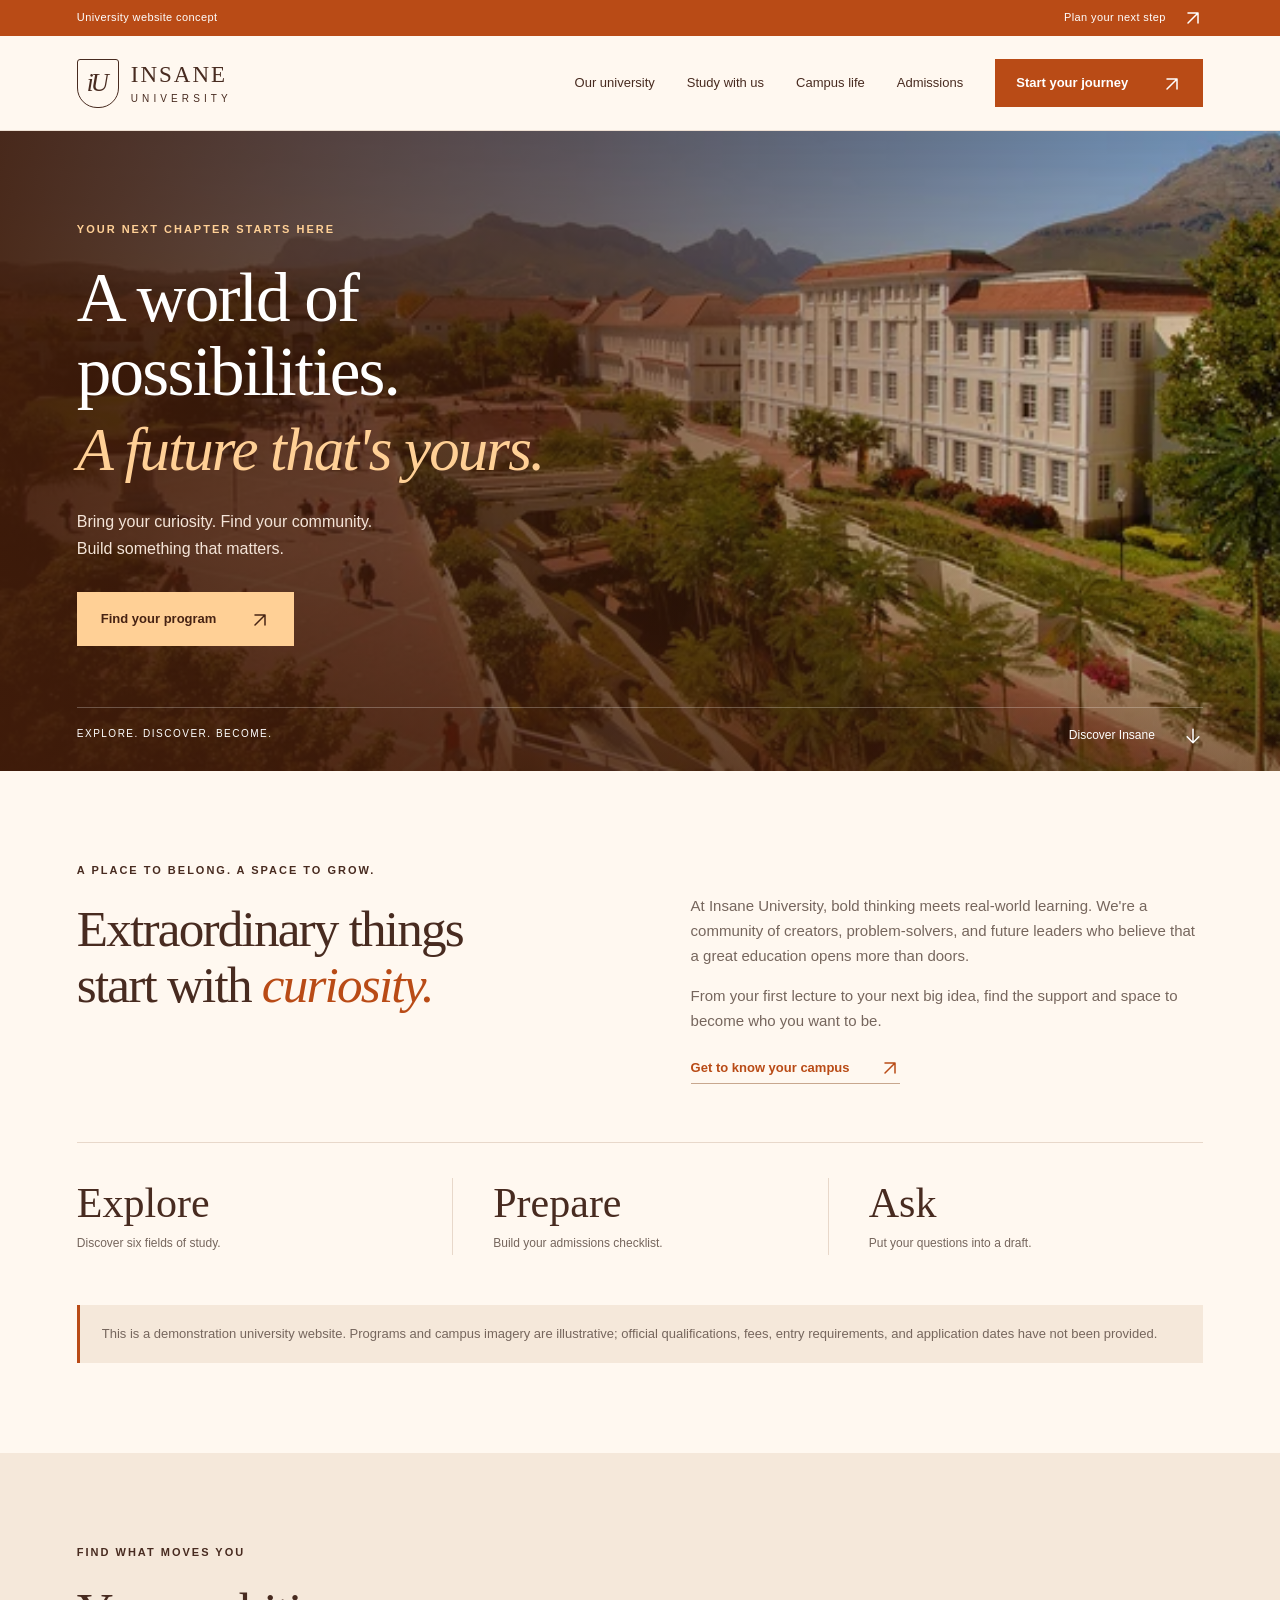
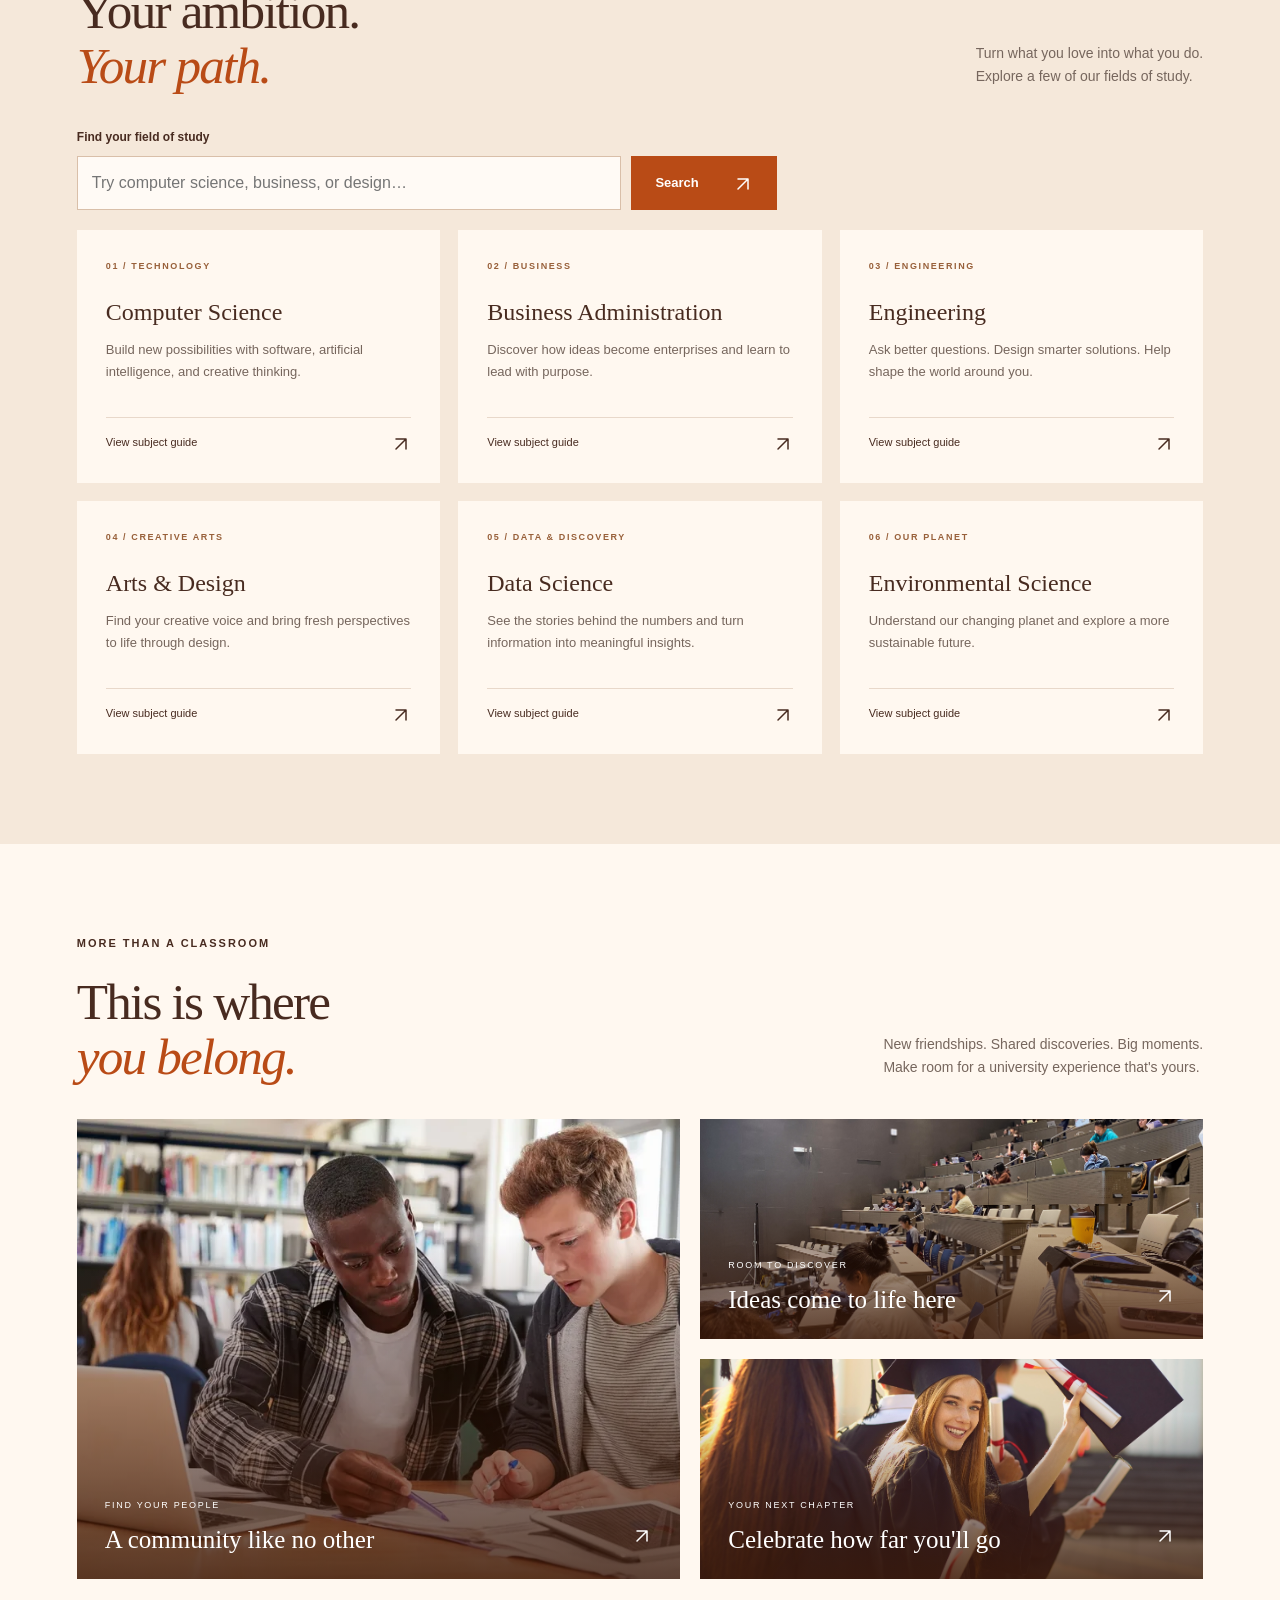
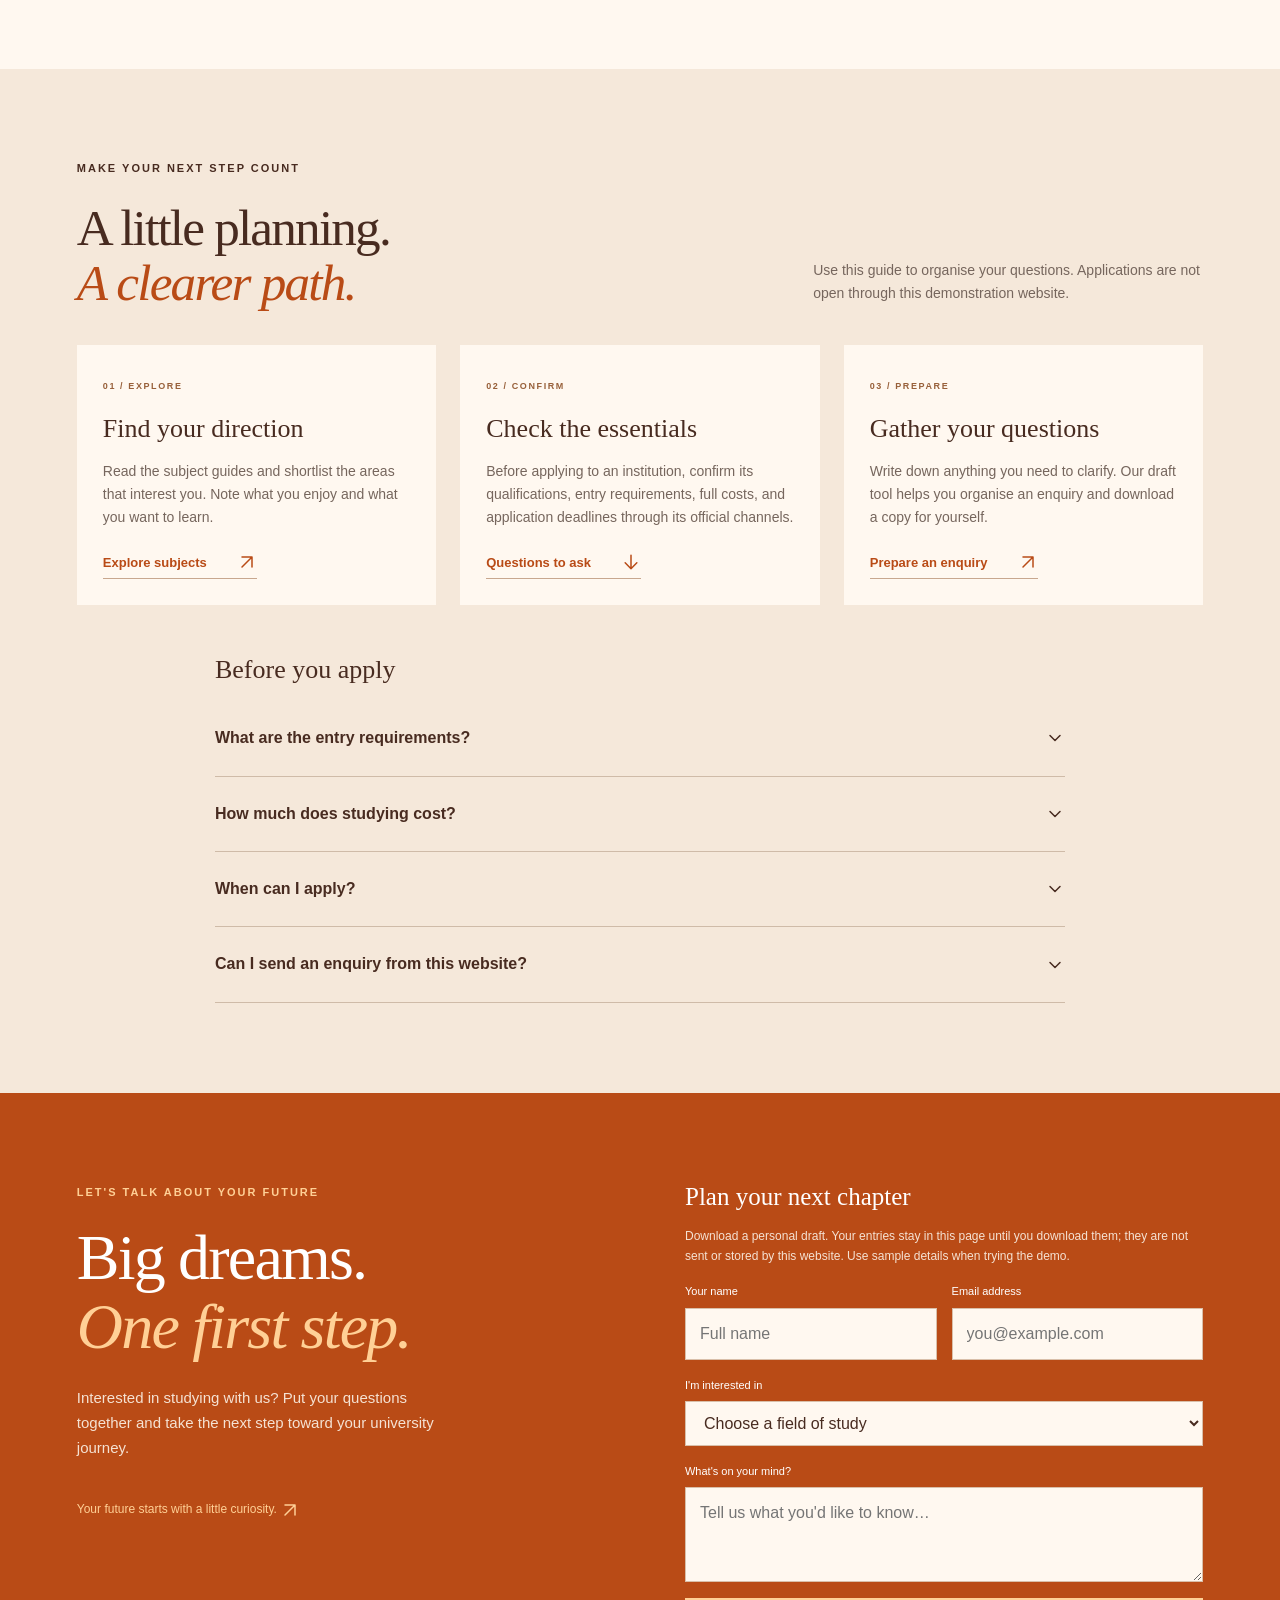
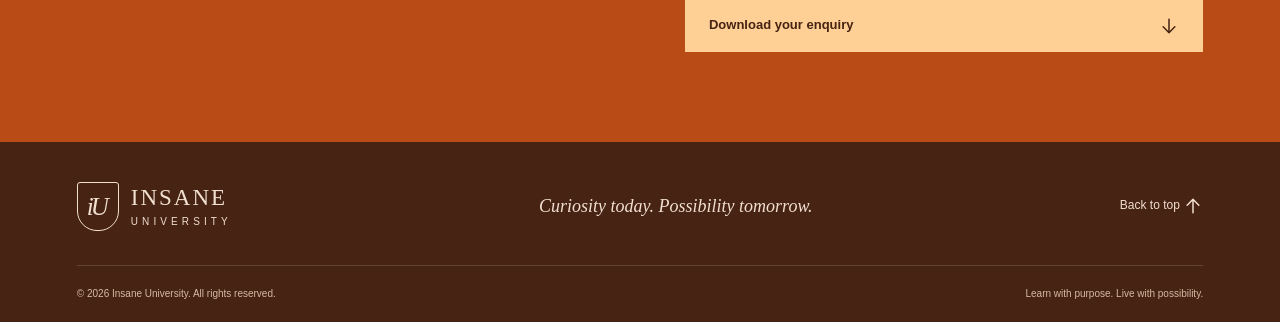
==== commit 0102c227: "Use consistent SVG interface icons across screen sizes" ====
--- a/index.html
+++ b/index.html
@@ -6,71 +6,71 @@
   <meta name="description" content="Explore your next chapter at Insane University. Discover programs, a welcoming community, and a world of possibilities.">
   <meta name="theme-color" content="#b94b16">
   <title>Insane University — A world of possibilities</title>
-  <link rel="stylesheet" href="styles.css?v=4">
+  <link rel="stylesheet" href="styles.css?v=5">
   <script src="script.js?v=4" defer></script>
 </head>
 <body>
 <a class="skip-link" href="#main">Skip to content</a>
-<div class="utility-bar"><div class="container"><span>University website concept</span><a href="#contact">Plan your next step <span aria-hidden="true">↗</span></a></div></div>
+<div class="utility-bar"><div class="container"><span>University website concept</span><a href="#contact">Plan your next step <span aria-hidden="true"><svg class="icon icon-arrow-up-right" viewBox="0 0 24 24" width="20" height="20" fill="none" stroke="currentColor" stroke-width="1.8" stroke-linecap="round" stroke-linejoin="round" aria-hidden="true" focusable="false"><path d="M6 18 18 6M6 6h12v12"/></svg></span></a></div></div>
 <header class="navbar">
   <div class="container nav-container">
     <a class="brand" href="#hero" aria-label="Insane University home"><span class="crest" aria-hidden="true">iU</span><span>INSANE<span class="brand-sub">UNIVERSITY</span></span></a>
-    <button class="menu-toggle" aria-expanded="false" aria-controls="navigation" hidden>Menu <span aria-hidden="true">☰</span></button>
-    <nav id="navigation" aria-label="Main navigation"><a href="#about">Our university</a><a href="#programs">Study with us</a><a href="#gallery">Campus life</a><a href="#admissions">Admissions</a><a class="button button-small" href="#contact">Start your journey <span aria-hidden="true">↗</span></a></nav>
+    <button class="menu-toggle" aria-expanded="false" aria-controls="navigation" hidden>Menu <span aria-hidden="true"><svg class="icon icon-menu" viewBox="0 0 24 24" width="20" height="20" fill="none" stroke="currentColor" stroke-width="1.8" stroke-linecap="round" stroke-linejoin="round" aria-hidden="true" focusable="false"><path d="M4 6h16M4 12h16M4 18h16"/></svg></span></button>
+    <nav id="navigation" aria-label="Main navigation"><a href="#about">Our university</a><a href="#programs">Study with us</a><a href="#gallery">Campus life</a><a href="#admissions">Admissions</a><a class="button button-small" href="#contact">Start your journey <span aria-hidden="true"><svg class="icon icon-arrow-up-right" viewBox="0 0 24 24" width="20" height="20" fill="none" stroke="currentColor" stroke-width="1.8" stroke-linecap="round" stroke-linejoin="round" aria-hidden="true" focusable="false"><path d="M6 18 18 6M6 6h12v12"/></svg></span></a></nav>
   </div>
 </header>
 <main id="main">
   <section id="hero" class="hero">
     <img class="hero-photo" src="university place.webp" alt="University campus surrounded by green lawns and trees" fetchpriority="high">
-    <div class="container hero-content"><p class="eyebrow">YOUR NEXT CHAPTER STARTS HERE</p><h1>A world of<br>possibilities.<br><em>A future that's yours.</em></h1><p class="hero-description">Bring your curiosity. Find your community.<br>Build something that matters.</p><a class="button button-gold" href="#programs">Find your program <span aria-hidden="true">↗</span></a></div>
-    <div class="hero-bottom container"><span>EXPLORE. DISCOVER. BECOME.</span><a href="#about">Discover Insane <span aria-hidden="true">↓</span></a></div>
+    <div class="container hero-content"><p class="eyebrow">YOUR NEXT CHAPTER STARTS HERE</p><h1>A world of<br>possibilities.<br><em>A future that's yours.</em></h1><p class="hero-description">Bring your curiosity. Find your community.<br>Build something that matters.</p><a class="button button-gold" href="#programs">Find your program <span aria-hidden="true"><svg class="icon icon-arrow-up-right" viewBox="0 0 24 24" width="20" height="20" fill="none" stroke="currentColor" stroke-width="1.8" stroke-linecap="round" stroke-linejoin="round" aria-hidden="true" focusable="false"><path d="M6 18 18 6M6 6h12v12"/></svg></span></a></div>
+    <div class="hero-bottom container"><span>EXPLORE. DISCOVER. BECOME.</span><a href="#about">Discover Insane <span aria-hidden="true"><svg class="icon icon-arrow-down" viewBox="0 0 24 24" width="20" height="20" fill="none" stroke="currentColor" stroke-width="1.8" stroke-linecap="round" stroke-linejoin="round" aria-hidden="true" focusable="false"><path d="M12 4v16m-7-7 7 7 7-7"/></svg></span></a></div>
   </section>
   <section id="about" class="about section container">
     <div class="about-heading"><p class="eyebrow">A PLACE TO BELONG. A SPACE TO GROW.</p><h2>Extraordinary things<br>start with <em>curiosity.</em></h2></div>
-    <div class="about-copy"><p>At Insane University, bold thinking meets real-world learning. We're a community of creators, problem-solvers, and future leaders who believe that a great education opens more than doors.</p><p>From your first lecture to your next big idea, find the support and space to become who you want to be.</p><a class="text-link" href="#gallery">Get to know your campus <span aria-hidden="true">↗</span></a></div>
+    <div class="about-copy"><p>At Insane University, bold thinking meets real-world learning. We're a community of creators, problem-solvers, and future leaders who believe that a great education opens more than doors.</p><p>From your first lecture to your next big idea, find the support and space to become who you want to be.</p><a class="text-link" href="#gallery">Get to know your campus <span aria-hidden="true"><svg class="icon icon-arrow-up-right" viewBox="0 0 24 24" width="20" height="20" fill="none" stroke="currentColor" stroke-width="1.8" stroke-linecap="round" stroke-linejoin="round" aria-hidden="true" focusable="false"><path d="M6 18 18 6M6 6h12v12"/></svg></span></a></div>
     <div class="stats"><div><strong>Explore</strong><span>Discover six fields of study.</span></div><div><strong>Prepare</strong><span>Build your admissions checklist.</span></div><div><strong>Ask</strong><span>Put your questions into a draft.</span></div></div>
     <p class="concept-note">This is a demonstration university website. Programs and campus imagery are illustrative; official qualifications, fees, entry requirements, and application dates have not been provided.</p>
   </section>
   <section id="programs" class="programs section"><div class="container">
     <div class="section-heading"><div><p class="eyebrow">FIND WHAT MOVES YOU</p><h2>Your ambition.<br><em>Your path.</em></h2></div><p>Turn what you love into what you do.<br>Explore a few of our fields of study.</p></div>
-    <form class="program-search" role="search" hidden><label for="program-query">Find your field of study</label><div><input id="program-query" type="search" placeholder="Try computer science, business, or design…"><button class="button" type="submit">Search <span aria-hidden="true">↗</span></button></div></form>
+    <form class="program-search" role="search" hidden><label for="program-query">Find your field of study</label><div><input id="program-query" type="search" placeholder="Try computer science, business, or design…"><button class="button" type="submit">Search <span aria-hidden="true"><svg class="icon icon-arrow-up-right" viewBox="0 0 24 24" width="20" height="20" fill="none" stroke="currentColor" stroke-width="1.8" stroke-linecap="round" stroke-linejoin="round" aria-hidden="true" focusable="false"><path d="M6 18 18 6M6 6h12v12"/></svg></span></button></div></form>
     <p id="search-status" class="search-status" role="status"></p>
     <div class="program-grid">
-      <a class="program-card" href="programs/computer-science.html" data-program="Computer Science"><span class="program-number">01 / TECHNOLOGY</span><h3>Computer Science</h3><p>Build new possibilities with software, artificial intelligence, and creative thinking.</p><span class="card-bottom">View subject guide <span aria-hidden="true">↗</span></span></a>
-      <a class="program-card" href="programs/business-administration.html" data-program="Business Administration"><span class="program-number">02 / BUSINESS</span><h3>Business Administration</h3><p>Discover how ideas become enterprises and learn to lead with purpose.</p><span class="card-bottom">View subject guide <span aria-hidden="true">↗</span></span></a>
-      <a class="program-card" href="programs/engineering.html" data-program="Engineering"><span class="program-number">03 / ENGINEERING</span><h3>Engineering</h3><p>Ask better questions. Design smarter solutions. Help shape the world around you.</p><span class="card-bottom">View subject guide <span aria-hidden="true">↗</span></span></a>
-      <a class="program-card" href="programs/arts-design.html" data-program="Arts & Design"><span class="program-number">04 / CREATIVE ARTS</span><h3>Arts &amp; Design</h3><p>Find your creative voice and bring fresh perspectives to life through design.</p><span class="card-bottom">View subject guide <span aria-hidden="true">↗</span></span></a>
-      <a class="program-card" href="programs/data-science.html" data-program="Data Science"><span class="program-number">05 / DATA & DISCOVERY</span><h3>Data Science</h3><p>See the stories behind the numbers and turn information into meaningful insights.</p><span class="card-bottom">View subject guide <span aria-hidden="true">↗</span></span></a>
-      <a class="program-card" href="programs/environmental-science.html" data-program="Environmental Science"><span class="program-number">06 / OUR PLANET</span><h3>Environmental Science</h3><p>Understand our changing planet and explore a more sustainable future.</p><span class="card-bottom">View subject guide <span aria-hidden="true">↗</span></span></a>
+      <a class="program-card" href="programs/computer-science.html" data-program="Computer Science"><span class="program-number">01 / TECHNOLOGY</span><h3>Computer Science</h3><p>Build new possibilities with software, artificial intelligence, and creative thinking.</p><span class="card-bottom">View subject guide <span aria-hidden="true"><svg class="icon icon-arrow-up-right" viewBox="0 0 24 24" width="20" height="20" fill="none" stroke="currentColor" stroke-width="1.8" stroke-linecap="round" stroke-linejoin="round" aria-hidden="true" focusable="false"><path d="M6 18 18 6M6 6h12v12"/></svg></span></span></a>
+      <a class="program-card" href="programs/business-administration.html" data-program="Business Administration"><span class="program-number">02 / BUSINESS</span><h3>Business Administration</h3><p>Discover how ideas become enterprises and learn to lead with purpose.</p><span class="card-bottom">View subject guide <span aria-hidden="true"><svg class="icon icon-arrow-up-right" viewBox="0 0 24 24" width="20" height="20" fill="none" stroke="currentColor" stroke-width="1.8" stroke-linecap="round" stroke-linejoin="round" aria-hidden="true" focusable="false"><path d="M6 18 18 6M6 6h12v12"/></svg></span></span></a>
+      <a class="program-card" href="programs/engineering.html" data-program="Engineering"><span class="program-number">03 / ENGINEERING</span><h3>Engineering</h3><p>Ask better questions. Design smarter solutions. Help shape the world around you.</p><span class="card-bottom">View subject guide <span aria-hidden="true"><svg class="icon icon-arrow-up-right" viewBox="0 0 24 24" width="20" height="20" fill="none" stroke="currentColor" stroke-width="1.8" stroke-linecap="round" stroke-linejoin="round" aria-hidden="true" focusable="false"><path d="M6 18 18 6M6 6h12v12"/></svg></span></span></a>
+      <a class="program-card" href="programs/arts-design.html" data-program="Arts & Design"><span class="program-number">04 / CREATIVE ARTS</span><h3>Arts &amp; Design</h3><p>Find your creative voice and bring fresh perspectives to life through design.</p><span class="card-bottom">View subject guide <span aria-hidden="true"><svg class="icon icon-arrow-up-right" viewBox="0 0 24 24" width="20" height="20" fill="none" stroke="currentColor" stroke-width="1.8" stroke-linecap="round" stroke-linejoin="round" aria-hidden="true" focusable="false"><path d="M6 18 18 6M6 6h12v12"/></svg></span></span></a>
+      <a class="program-card" href="programs/data-science.html" data-program="Data Science"><span class="program-number">05 / DATA & DISCOVERY</span><h3>Data Science</h3><p>See the stories behind the numbers and turn information into meaningful insights.</p><span class="card-bottom">View subject guide <span aria-hidden="true"><svg class="icon icon-arrow-up-right" viewBox="0 0 24 24" width="20" height="20" fill="none" stroke="currentColor" stroke-width="1.8" stroke-linecap="round" stroke-linejoin="round" aria-hidden="true" focusable="false"><path d="M6 18 18 6M6 6h12v12"/></svg></span></span></a>
+      <a class="program-card" href="programs/environmental-science.html" data-program="Environmental Science"><span class="program-number">06 / OUR PLANET</span><h3>Environmental Science</h3><p>Understand our changing planet and explore a more sustainable future.</p><span class="card-bottom">View subject guide <span aria-hidden="true"><svg class="icon icon-arrow-up-right" viewBox="0 0 24 24" width="20" height="20" fill="none" stroke="currentColor" stroke-width="1.8" stroke-linecap="round" stroke-linejoin="round" aria-hidden="true" focusable="false"><path d="M6 18 18 6M6 6h12v12"/></svg></span></span></a>
     </div>
     <p class="empty-state" hidden>No programs match your search. Try another subject or clear your search to see all fields.</p>
   </div></section>
   <section id="gallery" class="section container campus"><div class="section-heading"><div><p class="eyebrow">MORE THAN A CLASSROOM</p><h2>This is where<br><em>you belong.</em></h2></div><p>New friendships. Shared discoveries. Big moments.<br>Make room for a university experience that's yours.</p></div>
     <div class="gallery-grid">
-      <a class="gallery-item gallery-main" href="students.webp"><img src="students.webp" alt="Students spending time together on campus" loading="lazy"><div><span>FIND YOUR PEOPLE</span><h3>A community like no other</h3><span class="gallery-arrow" aria-hidden="true">↗</span></div></a>
-      <a class="gallery-item" href="classroom.jpg"><img src="classroom.jpg" alt="University classroom and learning space" loading="lazy"><div><span>ROOM TO DISCOVER</span><h3>Ideas come to life here</h3><span class="gallery-arrow" aria-hidden="true">↗</span></div></a>
-      <a class="gallery-item" href="graduation.jpeg"><img src="graduation.jpeg" alt="Graduates celebrating their achievements" loading="lazy"><div><span>YOUR NEXT CHAPTER</span><h3>Celebrate how far you'll go</h3><span class="gallery-arrow" aria-hidden="true">↗</span></div></a>
+      <a class="gallery-item gallery-main" href="students.webp"><img src="students.webp" alt="Students spending time together on campus" loading="lazy"><div><span>FIND YOUR PEOPLE</span><h3>A community like no other</h3><span class="gallery-arrow" aria-hidden="true"><svg class="icon icon-arrow-up-right" viewBox="0 0 24 24" width="20" height="20" fill="none" stroke="currentColor" stroke-width="1.8" stroke-linecap="round" stroke-linejoin="round" aria-hidden="true" focusable="false"><path d="M6 18 18 6M6 6h12v12"/></svg></span></div></a>
+      <a class="gallery-item" href="classroom.jpg"><img src="classroom.jpg" alt="University classroom and learning space" loading="lazy"><div><span>ROOM TO DISCOVER</span><h3>Ideas come to life here</h3><span class="gallery-arrow" aria-hidden="true"><svg class="icon icon-arrow-up-right" viewBox="0 0 24 24" width="20" height="20" fill="none" stroke="currentColor" stroke-width="1.8" stroke-linecap="round" stroke-linejoin="round" aria-hidden="true" focusable="false"><path d="M6 18 18 6M6 6h12v12"/></svg></span></div></a>
+      <a class="gallery-item" href="graduation.jpeg"><img src="graduation.jpeg" alt="Graduates celebrating their achievements" loading="lazy"><div><span>YOUR NEXT CHAPTER</span><h3>Celebrate how far you'll go</h3><span class="gallery-arrow" aria-hidden="true"><svg class="icon icon-arrow-up-right" viewBox="0 0 24 24" width="20" height="20" fill="none" stroke="currentColor" stroke-width="1.8" stroke-linecap="round" stroke-linejoin="round" aria-hidden="true" focusable="false"><path d="M6 18 18 6M6 6h12v12"/></svg></span></div></a>
     </div>
   </section>
   <section id="admissions" class="section admissions"><div class="container">
     <div class="section-heading"><div><p class="eyebrow">MAKE YOUR NEXT STEP COUNT</p><h2>A little planning.<br><em>A clearer path.</em></h2></div><p>Use this guide to organise your questions. Applications are not open through this demonstration website.</p></div>
     <div class="admissions-grid">
-      <article><span class="program-number">01 / EXPLORE</span><h3>Find your direction</h3><p>Read the subject guides and shortlist the areas that interest you. Note what you enjoy and what you want to learn.</p><a class="text-link" href="#programs">Explore subjects ↗</a></article>
-      <article><span class="program-number">02 / CONFIRM</span><h3>Check the essentials</h3><p>Before applying to an institution, confirm its qualifications, entry requirements, full costs, and application deadlines through its official channels.</p><a class="text-link" href="#admissions-faq">Questions to ask ↓</a></article>
-      <article><span class="program-number">03 / PREPARE</span><h3>Gather your questions</h3><p>Write down anything you need to clarify. Our draft tool helps you organise an enquiry and download a copy for yourself.</p><a class="text-link" href="#contact">Prepare an enquiry ↗</a></article>
+      <article><span class="program-number">01 / EXPLORE</span><h3>Find your direction</h3><p>Read the subject guides and shortlist the areas that interest you. Note what you enjoy and what you want to learn.</p><a class="text-link" href="#programs">Explore subjects <svg class="icon icon-arrow-up-right" viewBox="0 0 24 24" width="20" height="20" fill="none" stroke="currentColor" stroke-width="1.8" stroke-linecap="round" stroke-linejoin="round" aria-hidden="true" focusable="false"><path d="M6 18 18 6M6 6h12v12"/></svg></a></article>
+      <article><span class="program-number">02 / CONFIRM</span><h3>Check the essentials</h3><p>Before applying to an institution, confirm its qualifications, entry requirements, full costs, and application deadlines through its official channels.</p><a class="text-link" href="#admissions-faq">Questions to ask <svg class="icon icon-arrow-down" viewBox="0 0 24 24" width="20" height="20" fill="none" stroke="currentColor" stroke-width="1.8" stroke-linecap="round" stroke-linejoin="round" aria-hidden="true" focusable="false"><path d="M12 4v16m-7-7 7 7 7-7"/></svg></a></article>
+      <article><span class="program-number">03 / PREPARE</span><h3>Gather your questions</h3><p>Write down anything you need to clarify. Our draft tool helps you organise an enquiry and download a copy for yourself.</p><a class="text-link" href="#contact">Prepare an enquiry <svg class="icon icon-arrow-up-right" viewBox="0 0 24 24" width="20" height="20" fill="none" stroke="currentColor" stroke-width="1.8" stroke-linecap="round" stroke-linejoin="round" aria-hidden="true" focusable="false"><path d="M6 18 18 6M6 6h12v12"/></svg></a></article>
     </div>
     <div id="admissions-faq" class="faq"><h3>Before you apply</h3>
-      <details><summary>What are the entry requirements?</summary><p>Verified entry requirements are not available for this concept website. Ask the institution for the requirements for your exact qualification, including subjects, grades, language proficiency, and any portfolio or assessment.</p></details>
-      <details><summary>How much does studying cost?</summary><p>No official fee schedule has been supplied. Request a current breakdown of tuition, registration, materials, accommodation, and any other compulsory costs. Confirm payment dates and funding conditions before committing.</p></details>
-      <details><summary>When can I apply?</summary><p>This website does not accept applications and has no confirmed intake dates. Check opening dates, closing dates, and document deadlines directly with the institution you intend to apply to.</p></details>
-      <details><summary>Can I send an enquiry from this website?</summary><p>You can download a text draft using the enquiry form. It is not sent, and no admissions team receives it. Do not enter identity numbers, payment information, or other sensitive documents.</p></details>
+      <details><summary>What are the entry requirements?<svg class="icon icon-chevron" viewBox="0 0 24 24" width="20" height="20" fill="none" stroke="currentColor" stroke-width="1.8" stroke-linecap="round" stroke-linejoin="round" aria-hidden="true" focusable="false"><path d="m6 9 6 6 6-6"/></svg></summary><p>Verified entry requirements are not available for this concept website. Ask the institution for the requirements for your exact qualification, including subjects, grades, language proficiency, and any portfolio or assessment.</p></details>
+      <details><summary>How much does studying cost?<svg class="icon icon-chevron" viewBox="0 0 24 24" width="20" height="20" fill="none" stroke="currentColor" stroke-width="1.8" stroke-linecap="round" stroke-linejoin="round" aria-hidden="true" focusable="false"><path d="m6 9 6 6 6-6"/></svg></summary><p>No official fee schedule has been supplied. Request a current breakdown of tuition, registration, materials, accommodation, and any other compulsory costs. Confirm payment dates and funding conditions before committing.</p></details>
+      <details><summary>When can I apply?<svg class="icon icon-chevron" viewBox="0 0 24 24" width="20" height="20" fill="none" stroke="currentColor" stroke-width="1.8" stroke-linecap="round" stroke-linejoin="round" aria-hidden="true" focusable="false"><path d="m6 9 6 6 6-6"/></svg></summary><p>This website does not accept applications and has no confirmed intake dates. Check opening dates, closing dates, and document deadlines directly with the institution you intend to apply to.</p></details>
+      <details><summary>Can I send an enquiry from this website?<svg class="icon icon-chevron" viewBox="0 0 24 24" width="20" height="20" fill="none" stroke="currentColor" stroke-width="1.8" stroke-linecap="round" stroke-linejoin="round" aria-hidden="true" focusable="false"><path d="m6 9 6 6 6-6"/></svg></summary><p>You can download a text draft using the enquiry form. It is not sent, and no admissions team receives it. Do not enter identity numbers, payment information, or other sensitive documents.</p></details>
     </div>
   </div></section>
-  <section id="contact" class="contact section"><div class="container contact-grid"><div><p class="eyebrow">LET'S TALK ABOUT YOUR FUTURE</p><h2>Big dreams.<br><em>One first step.</em></h2><p>Interested in studying with us? Put your questions together and take the next step toward your university journey.</p><span class="contact-note">Your future starts with a little curiosity. ↗</span></div>
-    <form class="contact-form"><h3>Plan your next chapter</h3><p class="form-note" id="form-note">Download a personal draft. Your entries stay in this page until you download them; they are not sent or stored by this website. Use sample details when trying the demo.</p><div class="form-row"><label>Your name<input name="name" autocomplete="name" placeholder="Full name" required maxlength="150"></label><label>Email address<input name="email" type="email" autocomplete="email" placeholder="you@example.com" required maxlength="254"></label></div><label>I'm interested in<select name="program" id="program-interest"><option value="">Choose a field of study</option><option>Computer Science</option><option>Business Administration</option><option>Engineering</option><option>Arts &amp; Design</option><option>Data Science</option><option>Environmental Science</option><option>General enquiry</option></select></label><label>What's on your mind?<textarea name="message" placeholder="Tell us what you'd like to know…" required maxlength="5000"></textarea></label><button class="button button-gold" type="submit" aria-describedby="form-note">Download your enquiry <span aria-hidden="true">↓</span></button><p id="form-status" role="status"></p><noscript><p>Enable JavaScript to download your enquiry. This form does not send messages.</p></noscript></form>
+  <section id="contact" class="contact section"><div class="container contact-grid"><div><p class="eyebrow">LET'S TALK ABOUT YOUR FUTURE</p><h2>Big dreams.<br><em>One first step.</em></h2><p>Interested in studying with us? Put your questions together and take the next step toward your university journey.</p><span class="contact-note">Your future starts with a little curiosity. <svg class="icon icon-arrow-up-right" viewBox="0 0 24 24" width="20" height="20" fill="none" stroke="currentColor" stroke-width="1.8" stroke-linecap="round" stroke-linejoin="round" aria-hidden="true" focusable="false"><path d="M6 18 18 6M6 6h12v12"/></svg></span></div>
+    <form class="contact-form"><h3>Plan your next chapter</h3><p class="form-note" id="form-note">Download a personal draft. Your entries stay in this page until you download them; they are not sent or stored by this website. Use sample details when trying the demo.</p><div class="form-row"><label>Your name<input name="name" autocomplete="name" placeholder="Full name" required maxlength="150"></label><label>Email address<input name="email" type="email" autocomplete="email" placeholder="you@example.com" required maxlength="254"></label></div><label>I'm interested in<select name="program" id="program-interest"><option value="">Choose a field of study</option><option>Computer Science</option><option>Business Administration</option><option>Engineering</option><option>Arts &amp; Design</option><option>Data Science</option><option>Environmental Science</option><option>General enquiry</option></select></label><label>What's on your mind?<textarea name="message" placeholder="Tell us what you'd like to know…" required maxlength="5000"></textarea></label><button class="button button-gold" type="submit" aria-describedby="form-note">Download your enquiry <span aria-hidden="true"><svg class="icon icon-arrow-down" viewBox="0 0 24 24" width="20" height="20" fill="none" stroke="currentColor" stroke-width="1.8" stroke-linecap="round" stroke-linejoin="round" aria-hidden="true" focusable="false"><path d="M12 4v16m-7-7 7 7 7-7"/></svg></span></button><p id="form-status" role="status"></p><noscript><p>Enable JavaScript to download your enquiry. This form does not send messages.</p></noscript></form>
   </div></section>
 </main>
-<footer><div class="container footer-top"><a class="brand" href="#hero"><span class="crest" aria-hidden="true">iU</span><span>INSANE<span class="brand-sub">UNIVERSITY</span></span></a><p>Curiosity today. Possibility tomorrow.</p><a href="#hero">Back to top ↑</a></div><div class="container footer-bottom"><span>© <span id="year">2026</span> Insane University. All rights reserved.</span><span>Learn with purpose. Live with possibility.</span></div></footer>
-<dialog class="lightbox" aria-label="Campus photograph"><button class="close-lightbox" aria-label="Close photograph">×</button><img alt=""><p></p></dialog>
+<footer><div class="container footer-top"><a class="brand" href="#hero"><span class="crest" aria-hidden="true">iU</span><span>INSANE<span class="brand-sub">UNIVERSITY</span></span></a><p>Curiosity today. Possibility tomorrow.</p><a href="#hero">Back to top <svg class="icon icon-arrow-up" viewBox="0 0 24 24" width="20" height="20" fill="none" stroke="currentColor" stroke-width="1.8" stroke-linecap="round" stroke-linejoin="round" aria-hidden="true" focusable="false"><path d="M12 20V4m-7 7 7-7 7 7"/></svg></a></div><div class="container footer-bottom"><span>© <span id="year">2026</span> Insane University. All rights reserved.</span><span>Learn with purpose. Live with possibility.</span></div></footer>
+<dialog class="lightbox" aria-label="Campus photograph"><button class="close-lightbox" aria-label="Close photograph"><svg class="icon icon-close" viewBox="0 0 24 24" width="20" height="20" fill="none" stroke="currentColor" stroke-width="1.8" stroke-linecap="round" stroke-linejoin="round" aria-hidden="true" focusable="false"><path d="m6 6 12 12M18 6 6 18"/></svg></button><img alt=""><p></p></dialog>
 </body>
 </html>
--- a/styles.css
+++ b/styles.css
@@ -807,3 +807,30 @@
   .subject-intro { font-size:16px; }
   .nav-container>.text-link { font-size:11px; }
 }
+
+/* Fixed vector geometry keeps interface icons identical across devices. */
+.icon {
+  display:inline-block;
+  width:20px;
+  height:20px;
+  flex-shrink:0;
+  vertical-align:middle;
+  pointer-events:none;
+}
+.close-lightbox {
+  display:grid;
+  place-items:center;
+}
+.faq summary {
+  display:flex;
+  align-items:center;
+  justify-content:space-between;
+  gap:16px;
+  list-style:none;
+}
+.faq summary::-webkit-details-marker {
+  display:none;
+}
+.faq details[open] .icon-chevron {
+  transform:rotate(180deg);
+}
